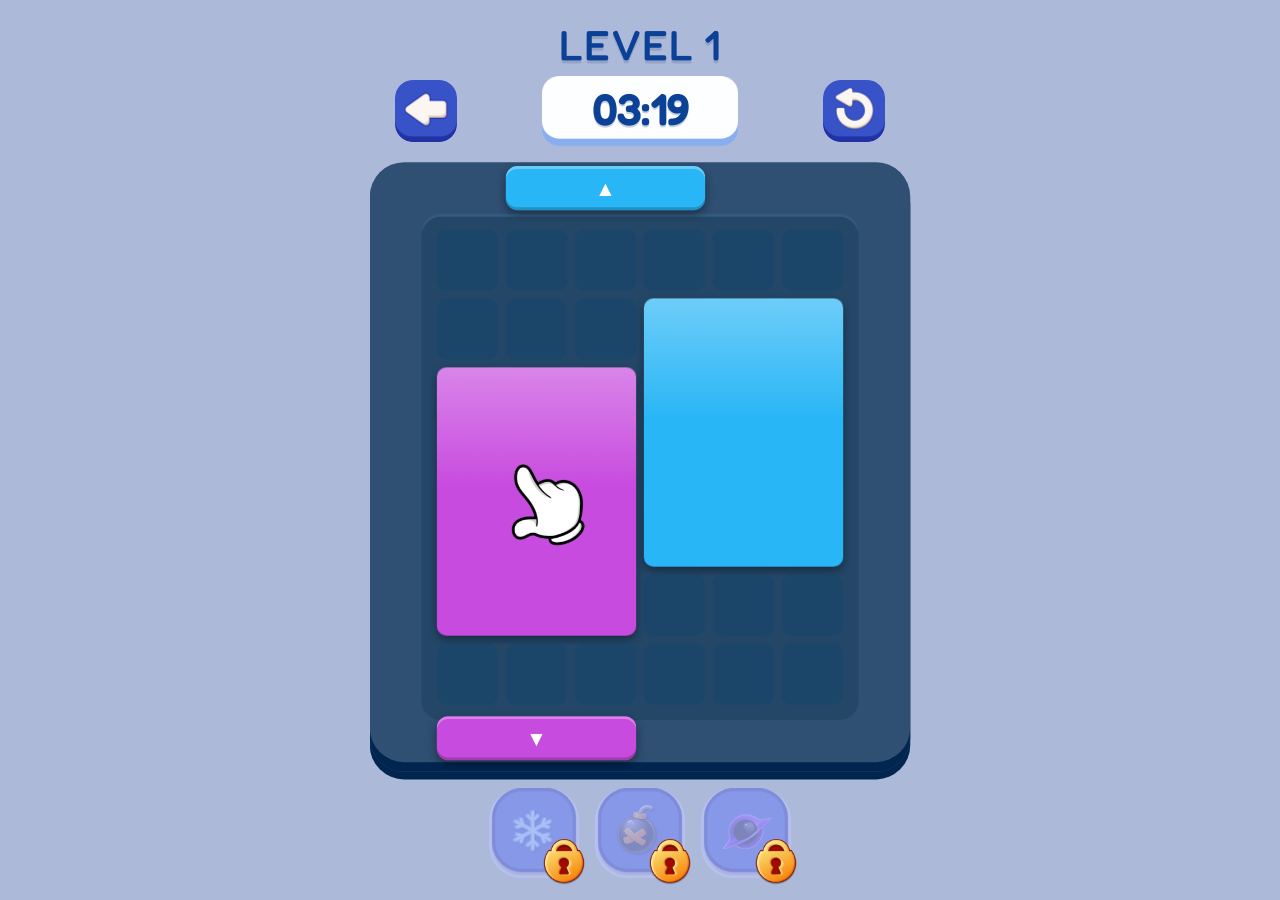
==== index.html @ 94778ddb "implemented new ui" ====
<!DOCTYPE html>
<html lang="ru">
<head>
  <meta charset="UTF-8">
  <meta name="viewport" content="width=device-width, initial-scale=1.0, maximum-scale=1.0, user-scalable=no, viewport-fit=cover">
  <style>
    html, body {
      margin: 0;
      width: 100%;
      height: 100%;
      overflow: hidden;
      background: #b9c8e5;
    }
  </style>
  <title>Puzzle</title>
  <link rel="stylesheet" href="css/game.css">
</head>
<body>
  <div id="hud-top">
    <div id="level-badge" aria-live="polite">
      <span class="badge-caption">LEVEL</span>
      <span class="badge-value" id="level-value">1</span>
    </div>
    <div id="hud-main">
      <button class="icon-btn" id="back-btn" aria-label="Back">&#x2190;&#xFE0E;</button>
      <div id="time-panel" aria-live="polite">
        <div id="time-caption">TIME</div>
        <div id="time-value">03:30</div>
      </div>
      <button class="icon-btn icon-btn-restart" id="restart-btn" aria-label="Restart">&#x21BB;&#xFE0E;</button>
    </div>
  </div>

  <div id="frame">
    <div id="scene">
      <div id="board"></div>
    </div>
  </div>

  <!-- Soft currency panel -->
  <div id="soft-currency">
    <img src="coin.png" class="sc-coin" alt="">
    <div class="sc-panel">
      <span id="sc-value">50</span>
    </div>
  </div>

  <div id="hearts">
    <img src="heart.png" class="heart-heart" alt="">
    <div class="heart-panel">
      <span id="heart-value">50</span>
    </div>
  </div>

  <!-- Debug level nav (moved to bottom-left) -->
  <div id="level-nav" aria-label="Level debug switcher">
    <button class="nav-btn" id="prev-btn">&#x25C0;&#xFE0E;</button>
    <span id="level-label">Lvl 1</span>
    <button class="nav-btn" id="next-btn">&#x25B6;&#xFE0E;</button>
    <button class="nav-btn" id="editor-btn" title="Level Builder">✎</button>
  </div>

  <div id="boosters-bar" aria-label="Boosters">
    <button class="booster-btn booster-hud-btn" id="booster-freeze" aria-label="Booster locked level 8">
      <span class="booster-icon"></span>
      <span class="booster-lvl">Lv.8</span>
      <span class="booster-lock" aria-hidden="true"></span>
    </button>
    <button class="booster-btn booster-hud-btn" id="booster-dynamite" aria-label="Booster locked level 13">
      <span class="booster-icon"></span>
      <span class="booster-lvl">Lv.13</span>
      <span class="booster-lock" aria-hidden="true"></span>
    </button>
    <button class="booster-btn booster-hud-btn" id="booster-blackhole" aria-label="Booster locked level 18">
      <span class="booster-icon"></span>
      <span class="booster-lvl">Lv.18</span>
      <span class="booster-lock" aria-hidden="true"></span>
    </button>
  </div>

  <!-- Fade overlay -->
  <div id="fade-overlay"></div>
  <img id="tutorial-hand" src="tutor_hand.png" alt="" />
  <div id="start-overlay" style="display:none;">
    <div id="start-card">
      <h2 id="start-title">Booster Unlocked!</h2>
      <div id="unlock-figure-wrap">
        <div id="unlock-burst"></div>
        <canvas id="unlock-canvas"></canvas>
        <div id="unlock-fig-arrow">&#x2195;&#xFE0E;</div>
      </div>
      <p id="start-subtitle">You have unlocked the <b>Arrow Block!</b></p>
      <p id="start-desc">Moves only in the given direction!</p>
      <button class="nav-btn" id="start-btn">CONTINUE</button>
    </div>
  </div>
  <div id="out-time-overlay" style="display:none;" aria-hidden="true">
    <div id="out-time-modal">
      <div class="out-time-title">Out of Time!</div>
      <div class="out-time-placeholder">тут будет отправка на гейм овер скрин</div>
      <button id="out-time-reward" class="out-time-cta">+60 сек(рв)</button>
      <button id="out-time-soft" class="out-time-cta"></button>
      <button id="out-time-restart" class="out-time-cta">Restart</button>
    </div>
  </div>
  <div id="booster-reward-overlay" style="display:none;" aria-hidden="true">
    <div id="booster-reward-modal">
      <div class="booster-reward-title">Need more booster!</div>
      <button id="booster-reward-close" class="booster-reward-close" aria-label="Close">×</button>
      <div class="booster-reward-card">
        <div id="booster-reward-icon" class="booster-reward-icon">❄️</div>
        <div class="booster-reward-count">1x</div>
      </div>
      <button id="booster-reward-watch" class="booster-reward-watch">Refill <span class="booster-reward-watch-icon">▸</span></button>
    </div>
  </div>
  <div id="quit-overlay" style="display:none;" aria-hidden="true">
    <div id="quit-modal">
      <div class="quit-title">QUIT LEVEL?</div>
      <div class="quit-panel">
        <img src="heart_broken.png" class="" width="60%" height="auto">
        <div class="quit-warning">You will lose a life!</div>
      </div>
        <button id="quit-quit" class="quit-quit">QUIT</button>
      <button id="quit-close" class="quit-close"><img src="btn_close.png" width="56px" height="56px"/></button>
    </div>
  </div>

  <!-- Booster tutorial overlay -->
  <div id="booster-tutorial" style="display:none;" aria-hidden="true">
    <div id="booster-spotlight"></div>
    <button id="booster-tutorial-btn" class="booster-btn booster-hud-btn">
      <span class="booster-icon">🔒</span>
      <span class="booster-lvl">Lv.8</span>
      <span class="booster-lock" aria-hidden="true"></span>
    </button>
  </div>

  <!-- Dynamite booster tutorial overlay -->
  <div id="dynamite-tutorial" style="display:none;" aria-hidden="true">
    <div id="dynamite-spotlight"></div>
    <button id="dynamite-tutorial-btn" class="booster-btn booster-hud-btn">
      <span class="booster-icon">🔒</span>
      <span class="booster-lvl">Lv.13</span>
      <span class="booster-lock" aria-hidden="true"></span>
    </button>
  </div>

  <!-- Black Hole booster tutorial overlay -->
  <div id="blackhole-tutorial" style="display:none;" aria-hidden="true">
    <div id="blackhole-spotlight"></div>
    <button id="blackhole-tutorial-btn" class="booster-btn booster-hud-btn">
      <span class="booster-icon">🔒</span>
      <span class="booster-lvl">Lv.18</span>
      <span class="booster-lock" aria-hidden="true"></span>
    </button>
  </div>

  <script src="js/constants.js"></script>
  <script src="levels/level1.js"></script>
  <script src="levels/level2.js"></script>
  <script src="levels/level3.js"></script>
  <script src="levels/level4.js"></script>
  <script src="levels/level5.js"></script>
  <script src="levels/level6.js"></script>
  <script src="levels/level7.js"></script>
  <script src="levels/level8.js"></script>
  <script src="levels/level9.js"></script>
  <script src="levels/level10.js"></script>
  <script src="levels/level11.js"></script>
  <script src="levels/level12.js"></script>
  <script src="levels/level13.js"></script>
  <script src="levels/level14.js"></script>
  <script src="levels/level15.js"></script>
  <script src="levels/level16.js"></script>
  <script src="levels/level17.js"></script>
  <script src="levels/level18.js"></script>
  <script src="levels/level19.js"></script>
  <script src="levels/level20.js"></script>
  <script src="levels/level21.js"></script>
  <script src="levels/level22.js"></script>
  <script src="levels/level23.js"></script>
  <script src="levels/level24.js"></script>
  <script src="levels/level25.js"></script>
  <script src="levels/level26.js"></script>
  <script src="levels/level27.js"></script>
  <script src="levels/level28.js"></script>
  <script src="levels/level29.js"></script>
  <script src="levels/level30.js"></script>
  <script src="levels/level31.js"></script>
  <script src="levels/level32.js"></script>
  <script src="js/sounds.js"></script>
  <script src="js/engine.js"></script>
  <script src="js/main.js"></script>
</body>
</html>
---- css/game.css ----
* { margin: 0; padding: 0; box-sizing: border-box; }

@font-face {
  font-family: Fedoka;
  src: url(../Fredoka-Medium.ttf);
}

html {
  width: 100%;
  height: 100%;
  min-height: 100%;
  background-color: #b9c8e5;
}

body {
  overflow: hidden;
  width: 100%;
  height: 100%;
  min-height: 100vh;
  min-height: 100dvh;
  background-color: #b9c8e5;
  background-image: url("data:image/svg+xml,%3Csvg xmlns='http://www.w3.org/2000/svg' width='120' height='120'%3E%3Cpolygon points='18,6 10,20 26,20' fill='rgba(255,255,255,0.2)' transform='rotate(20,18,13)'/%3E%3Cpolygon points='72,18 64,32 80,32' fill='rgba(255,255,255,0.15)' transform='rotate(-25,72,25)'/%3E%3Cpolygon points='100,8 92,22 108,22' fill='rgba(255,255,255,0.12)' transform='rotate(50,100,15)'/%3E%3Cpolygon points='38,50 30,64 46,64' fill='rgba(255,255,255,0.18)' transform='rotate(-10,38,57)'/%3E%3Cpolygon points='88,55 80,69 96,69' fill='rgba(255,255,255,0.16)' transform='rotate(35,88,62)'/%3E%3Cpolygon points='10,82 2,96 18,96' fill='rgba(255,255,255,0.2)' transform='rotate(-40,10,89)'/%3E%3Cpolygon points='55,88 47,102 63,102' fill='rgba(255,255,255,0.14)' transform='rotate(15,55,95)'/%3E%3Cpolygon points='100,80 92,94 108,94' fill='rgba(255,255,255,0.18)' transform='rotate(-15,100,87)'/%3E%3C/svg%3E");
  background-size: 120px 120px;
  font-family: 'Arial Black', Impact, sans-serif;
}

@supports (-webkit-touch-callout: none) {
  html,
  body {
    min-height: -webkit-fill-available;
  }
}

/* ── top HUD ──────────────────────────────────────────────────────────── */
#hud-top {
  position: fixed;
  top: calc(max(12px, env(safe-area-inset-top)) + 20px);
  left: 0;
  right: 0;
  z-index: 10000;
  display: flex;
  align-items: center;
  justify-content: center;
  padding: 0 10px;
}
#hud-main {
  width: min(460px, calc(100vw - 40px));
  min-height: clamp(70px, 10.8vw, 88px);
  border-radius: clamp(26px, 4.8vw, 38px);
  border: 3px solid #6b79c6;
  background:
    radial-gradient(circle at 22% 28%, rgba(255,255,255,0.42) 0, rgba(255,255,255,0) 36%),
    linear-gradient(180deg, #54deff 0%, #2ec4fb 50%, #129fe9 100%);
  box-shadow:
    inset 0 3px 0 rgba(255,255,255,0.56),
    inset 0 -4px 0 rgba(12,76,146,0.46),
    0 10px 20px rgba(36,54,95,0.33);
  padding: 8px clamp(10px, 2vw, 14px) 8px clamp(92px, 16vw, 118px);
  display: flex;
  align-items: center;
  justify-content: flex-end;
  position: relative;
  overflow: visible;
}
#level-badge {
  position: absolute;
  left: clamp(-22px, -4vw, -14px);
  top: 50%;
  transform: translateY(-50%);
  width: clamp(98px, 17vw, 128px);
  height: clamp(98px, 17vw, 128px);
  border-radius: 50%;
  border: 4px solid #5e6ac0;
  background:
    radial-gradient(circle at 30% 28%, rgba(255,255,255,0.5) 0, rgba(255,255,255,0) 46%),
    linear-gradient(180deg, #54deff 0%, #199ef0 100%);
  box-shadow:
    inset 0 2px 0 rgba(255,255,255,0.5),
    inset 0 -4px 0 rgba(12,73,139,0.4),
    0 8px 16px rgba(34,56,94,0.32);
  color: #fff;
  display: flex;
  flex-direction: column;
  align-items: center;
  justify-content: center;
  text-shadow: 0 2px 4px rgba(0,0,0,0.35);
}
.badge-caption {
  font-size: clamp(14px, 2.2vw, 20px);
  line-height: 1;
  letter-spacing: 0.2px;
}
.badge-value {
  font-size: clamp(44px, 7.8vw, 64px);
  line-height: 0.88;
}
#time-panel {
  position: absolute;
  left: 50%;
  top: 50%;
  transform: translate(-50%, -50%);
  display: flex;
  flex-direction: column;
  align-items: center;
  gap: 2px;
  color: #fff;
  text-shadow: 0 2px 4px rgba(0,0,0,0.35);
}
#time-caption {
  font-size: clamp(15px, 2.6vw, 24px);
  font-weight: 900;
  line-height: 1;
  letter-spacing: 0.3px;
}
#time-caption::before {
  content: "⏱ ";
  font-size: 0.85em;
}
#time-value {
  font-size: clamp(22px, 4.2vw, 34px);
  line-height: 1;
  min-width: clamp(102px, 18vw, 142px);
  text-align: center;
  padding: 4px 12px 6px;
  border-radius: 14px;
  border: 2px solid rgba(126, 148, 216, 0.95);
  background: linear-gradient(180deg, #5363d8 0%, #3549c4 100%);
  box-shadow:
    inset 0 2px 0 rgba(255,255,255,0.36),
    inset 0 -3px 0 rgba(26, 36, 102, 0.46);
}
.icon-btn {
  width: clamp(46px, 8vw, 58px);
  height: clamp(46px, 8vw, 58px);
  border: 3px solid rgba(95, 99, 160, 0.95);
  border-radius: 50%;
  background: linear-gradient(180deg, #5fd6ff 0%, #15a7ee 100%);
  color: #fff;
  font-size: clamp(24px, 4.6vw, 34px);
  line-height: 1;
  font-variant-emoji: text;
  cursor: pointer;
  box-shadow:
    inset 0 2px 0 rgba(255,255,255,0.45),
    inset 0 -3px 0 rgba(9,72,138,0.42),
    0 5px 12px rgba(34,56,94,0.34);
}
.icon-btn-restart {
  border-radius: 18px;
  width: clamp(50px, 8.2vw, 64px);
  height: clamp(50px, 8.2vw, 64px);
  font-size: clamp(28px, 4.6vw, 38px);
  border-color: #b88c1e;
  background:
    radial-gradient(circle at 30% 26%, rgba(255,255,255,0.42) 0, rgba(255,255,255,0) 45%),
    linear-gradient(180deg, #ffd95f 0%, #ffb425 100%);
  box-shadow:
    inset 0 2px 0 rgba(255,255,255,0.5),
    inset 0 -3px 0 rgba(179,121,18,0.45),
    0 5px 12px rgba(128,91,18,0.35);
}
.icon-btn:active { transform: scale(0.95); }
#back-btn {
  position: fixed;
  left: clamp(8px, 2vw, 16px);
  top: calc(max(10px, env(safe-area-inset-top)) + 20px + clamp(68px, 10vw, 84px));
}

/* ── рамка вокруг доски ───────────────────────────────────────────────── */
#frame {
  position: fixed;
  top: 55%;
  left: 50vw;
  transform: translate(-50%, -50%);
  background: #3a4858;
  border-radius: 28px;
  box-shadow: 0 8px 32px rgba(0,0,0,0.5);
}

/* ── доска ────────────────────────────────────────────────────────────── */
#scene { position: relative; }

#board {
  display: grid;
  grid-template-columns: repeat(6, 64px);
  grid-template-rows:    repeat(7, 64px);
  gap: 8px;
  padding: 16px;
  background: #3d4d60;
  border-radius: 18px;
  box-shadow: inset 0 3px 10px rgba(0,0,0,0.5);
}

.board-cell {
  background: #2e3d4e;
  border-radius: 8px;
  box-shadow: inset 0 2px 4px rgba(0,0,0,0.4);
}

/* ── стенки ───────────────────────────────────────────────────────────── */
.wall {
  position: absolute;
  display: flex;
  align-items: center;
  justify-content: center;
  border-radius: 12px;
  color: white;
  font-size: 22px;
  z-index: 30;
  box-shadow: 0 4px 10px rgba(0,0,0,0.4),
              inset 0 3px 0 rgba(255,255,255,0.3),
              inset 0 -3px 0 rgba(0,0,0,0.2);
  pointer-events: none;
  user-select: none;
  font-variant-emoji: text;
}

.wall.green  { background: #4caf50; }
.wall.cyan   { background: #29b6f6; }
.wall.purple { background: #c84bdf; }
.wall.orange { background: #ff9800; }
.wall.blue   { background: #1e88e5; }
.wall.yellow { background: #ffc107; }
.wall.red    { background: #f44336; }
.wall.pink   { background: #ff5fa2; }
.wall { transition: transform 0.12s, filter 0.12s, box-shadow 0.12s; }

@keyframes shake {
  0%,100% { transform: translateX(0); }
  20%     { transform: translateX(-7px); }
  40%     { transform: translateX(7px); }
  65%     { transform: translateX(-4px); }
  85%     { transform: translateX(4px); }
}
.figure.shake { animation: shake 0.35s ease; }

@keyframes screen-shake {
  0%,100% { transform: translate(0, 0) rotate(0deg); }
  15%     { transform: translate(-6px, -4px) rotate(-0.6deg); }
  30%     { transform: translate(6px, 3px) rotate(0.6deg); }
  45%     { transform: translate(-5px, 5px) rotate(-0.4deg); }
  60%     { transform: translate(5px, -3px) rotate(0.4deg); }
  75%     { transform: translate(-3px, 2px) rotate(-0.2deg); }
  90%     { transform: translate(3px, -2px) rotate(0.2deg); }
}
body.explosion-shake { animation: screen-shake 0.38s ease; }

@keyframes jelly {
  0%   { transform: scale(1,    1   ); }
  18%  { transform: scale(1.13, 0.87); }
  38%  { transform: scale(0.9,  1.11); }
  56%  { transform: scale(1.07, 0.94); }
  72%  { transform: scale(0.97, 1.03); }
  86%  { transform: scale(1.02, 0.99); }
  100% { transform: scale(1,    1   ); }
}
.figure.jelly {
  animation: jelly 0.48s cubic-bezier(.36,.07,.19,.97);
  transform-origin: center bottom;
}

/* ── фигуры ───────────────────────────────────────────────────────────── */
.figure {
  position: absolute;
  cursor: grab;
  z-index: 10;
  user-select: none;
  touch-action: none;
  transition: transform 0.12s ease-out, filter 0.12s ease-out;
}
.figure.dragging {
  cursor: grabbing;
  z-index: 20;
  transform: scale(1.07) translateY(-6px);
  transition: left 0.07s ease-out, top 0.07s ease-out,
              transform 0.12s ease-out, filter 0.12s ease-out;
}
.figure.returning {
  transition: left 0.2s cubic-bezier(.25,.8,.25,1),
              top  0.2s cubic-bezier(.25,.8,.25,1),
              transform 0.12s ease-out, filter 0.12s ease-out;
}
@keyframes outlineBreak {
  0% { transform: scale(1.04); }
  45% { transform: scale(1.14); }
  100% { transform: scale(1); }
}
.figure.outline-break {
  animation: outlineBreak 0.3s ease-out;
}
.figure canvas {
  position: absolute;
  top: 0; left: 0;
  pointer-events: none;
}

/* ── внутренние серые блоки (неперетаскиваемые) ─────────────────────── */
.blocker {
  position: absolute;
  z-index: 7;
  pointer-events: none;
  user-select: none;
}
.blocker canvas {
  position: absolute;
  top: 0;
  left: 0;
  pointer-events: none;
  filter: saturate(0.2) brightness(0.9);
}
.figure-arrow {
  position: absolute;
  inset: 0;
  display: flex;
  align-items: center;
  justify-content: center;
  color: rgba(255,255,255,0.9);
  font-family: 'Arial Black', Impact, sans-serif;
  font-size: 52px;
  line-height: 1;
  font-variant-emoji: text;
  text-shadow: 0 2px 8px rgba(0,0,0,0.35);
  pointer-events: none;
  z-index: 1;
}

/* ── призрак на сетке ────────────────────────────────────────────────── */
#ghost {
  position: absolute;
  z-index: 5;
  pointer-events: none;
  transition: left 0.05s ease-out, top 0.05s ease-out;
}
#ghost canvas {
  position: absolute;
  top: 0; left: 0;
}

/* ── fade overlay ────────────────────────────────────────────────────── */
#fade-overlay {
  position: fixed;
  inset: 0;
  background: #000;
  z-index: 99999;
  pointer-events: none;
  opacity: 0;
  transition: opacity 0.35s ease;
}
#tutorial-hand {
  position: fixed;
  left: 0;
  top: 0;
  width: 84px;
  height: auto;
  pointer-events: none;
  z-index: 9000;
  opacity: 0;
  display: none;
  transform: translate(0, 0);
  transition: opacity 0.22s ease;
}
#start-overlay {
  position: fixed;
  inset: 0;
  display: none;
  align-items: center;
  justify-content: center;
  background: rgba(0,0,0,0.86);
  z-index: 99998;
  opacity: 0;
  transition: opacity 0.3s ease;
}
#start-card {
  width: min(92vw, 430px);
  text-align: center;
  color: #fff;
  font-family: 'Arial Black', Impact, sans-serif;
  position: relative;
  padding: 24px 18px 28px;
}
#start-title {
  margin: 0 0 14px 0;
  font-size: clamp(34px, 7.5vw, 50px);
  line-height: 0.95;
  letter-spacing: 1px;
  color: #f6f7ff;
  text-shadow:
    0 0 0 #1f2fd9,
    0 4px 0 #2434e7,
    0 0 12px rgba(80,94,255,0.75);
}
#unlock-figure-wrap {
  position: relative;
  display: inline-flex;
  align-items: center;
  justify-content: center;
  margin: 0 auto 14px;
}
#unlock-burst {
  position: absolute;
  left: 50%;
  top: 50%;
  transform: translate(-50%, -50%);
  width: 260px;
  height: 260px;
  border-radius: 50%;
  background:
    radial-gradient(circle, rgba(255,255,255,0.58) 0%, rgba(255,255,255,0.18) 28%, rgba(255,255,255,0) 66%),
    conic-gradient(from 0deg, rgba(255,255,255,0.42), rgba(255,255,255,0.02), rgba(255,255,255,0.36), rgba(255,255,255,0.02), rgba(255,255,255,0.42));
  filter: blur(1px);
  z-index: 0;
  pointer-events: none;
}
#unlock-canvas {
  position: relative;
  z-index: 1;
  display: block;
}
#unlock-fig-arrow {
  position: absolute;
  inset: 0;
  z-index: 2;
  display: flex;
  align-items: center;
  justify-content: center;
  font-size: 56px;
  font-variant-emoji: text;
  color: rgba(255,255,255,0.9);
  text-shadow: 0 2px 8px rgba(0,0,0,0.35);
  pointer-events: none;
}
#start-subtitle {
  margin: 0 0 6px 0;
  font-size: clamp(16px, 3.4vw, 22px);
  line-height: 1.08;
}
#start-subtitle b {
  color: #2de03e;
}
#start-desc {
  margin: 0 0 16px 0;
  font-size: clamp(13px, 2.8vw, 17px);
  color: #b6aefb;
  text-shadow: 0 2px 7px rgba(123,112,255,0.55);
}
#start-overlay #start-btn {
  border: 3px solid #c28f0d;
  background: linear-gradient(180deg, #8bf913 0%, #47c80b 100%);
  color: #fff;
  box-shadow:
    inset 0 3px 0 rgba(255,255,255,0.24),
    0 5px 0 #2a8308,
    0 9px 16px rgba(0,0,0,0.45);
  font-size: clamp(20px, 4.5vw, 30px);
  padding: 8px 28px;
  border-radius: 16px;
  letter-spacing: 1px;
}
#start-overlay #start-btn:hover {
  background: linear-gradient(180deg, #97ff1f 0%, #54d711 100%);
}
#start-overlay #start-btn:active {
  transform: translateY(3px) scale(0.98);
  box-shadow:
    inset 0 3px 0 rgba(255,255,255,0.22),
    0 2px 0 #2a8308,
    0 6px 10px rgba(0,0,0,0.38);
}

#quit-overlay {
  position: fixed;
  inset: 0;
  display: none;
  flex-direction: column;
  align-items: center;
  justify-content: center;
  gap: 12px;
  padding: max(14px, env(safe-area-inset-top)) 12px max(12px, env(safe-area-inset-bottom));
  background: rgba(15, 20, 39, 0.76);
  z-index: 99997;
  opacity: 0;
  transition: opacity 0.22s ease;
}

#quit-modal {
  width: min(86vw, 350px);
  border-radius:20px;
  background:radial-gradient(#6b5cff,#5a43c6);
  color:white;
  text-align:center;
  box-shadow:0 10px 25px rgba(0,0,0,0.3);
  padding-bottom: 20px;
  border-color: #362b2b;
  border-width: 2px;
  border-style: solid;
  position: relative;
}

.quit-close {
  display: block;
  background-color: transparent;
  position: absolute;
  border: none;
  top: -24px;
  right: -24px;
}

.quit-title {
  padding:16px;
  font-size:32px;
  font-weight:bold;
  letter-spacing:1px;
  font-family: Fedoka;
  text-shadow: 2px 2px 0px #362b2b;
}

.quit-quit {
  background:linear-gradient(180deg,#ffc64d,#f0a71e);
  border:none;
  padding:14px 30px;
  border-radius:14px;
  font-weight:bold;
  font-size:24px;
  cursor:pointer;
  color:#fff;
  font-family: Fedoka;
  border-color: #362b2b;
  border-width: 2px;
  border-style: solid;
  text-shadow: 2px 2px 0px #362b2b;
}

.quit-warning {
  font-family: Fedoka;
  font-size:24px;
  margin-bottom: 20px;
  font-weight: bold;
  color:rgba(15, 20, 39, 0.76);
}

.quit-panel {
  padding: 20px;
  background-color: #9e97d6;
  border-radius: 24px;
  display: block;
  width: 80%;
  margin: auto;
  margin-bottom: 20px;
}

/* ── out of time overlay ─────────────────────────────────────────────── */
#out-time-overlay {
  position: fixed;
  inset: 0;
  display: none;
  flex-direction: column;
  align-items: center;
  justify-content: center;
  gap: 12px;
  padding: max(14px, env(safe-area-inset-top)) 12px max(12px, env(safe-area-inset-bottom));
  background: rgba(15, 20, 39, 0.76);
  z-index: 99997;
  opacity: 0;
  transition: opacity 0.22s ease;
}
#booster-reward-overlay {
  position: fixed;
  inset: 0;
  display: none;
  flex-direction: column;
  align-items: center;
  justify-content: center;
  gap: 12px;
  padding: max(14px, env(safe-area-inset-top)) 12px max(12px, env(safe-area-inset-bottom));
  background: rgba(15, 20, 39, 0.76);
  z-index: 99997;
  opacity: 0;
  transition: opacity 0.22s ease;
}
#out-time-overlay.preview-board {
  background: rgba(15, 20, 39, 0.2);
}
#out-time-overlay.preview-board #out-time-modal,
#out-time-overlay.preview-board #fail-offer {
  opacity: 0;
  transform: translateY(6px) scale(0.96);
}
#out-time-modal,
#fail-offer {
  transition: opacity 0.16s ease, transform 0.16s ease;
}
#out-time-modal {
  width: min(86vw, 350px);
  border-radius: 28px;
  border: 4px solid #a7c1ff;
  background: linear-gradient(180deg, #28c9ff 0%, #1fb9f2 100%);
  box-shadow:
    inset 0 3px 0 rgba(255,255,255,0.5),
    inset 0 -4px 0 rgba(13,95,166,0.45),
    0 18px 30px rgba(0,0,0,0.46);
  padding: 14px 12px 14px;
  position: relative;
}
#booster-reward-modal {
  width: min(88vw, 360px);
  border-radius: 34px;
  border: 4px solid #3d2f46;
  background: linear-gradient(180deg, #7ba6ff 0%, #5c8eea 100%);
  box-shadow:
    inset 0 3px 0 rgba(255,255,255,0.55),
    inset 0 -5px 0 rgba(44,74,156,0.55),
    0 18px 32px rgba(0,0,0,0.42);
  padding: 18px 16px 20px;
  position: relative;
}
.booster-reward-title {
  margin: 2px auto 14px;
  text-align: center;
  color: #f5f5f5;
  font-family: Fedoka, 'Arial Black', Impact, sans-serif;
  font-size: clamp(24px, 5.6vw, 37px);
  line-height: 0.98;
  letter-spacing: 0.02em;
  text-transform: uppercase;
  -webkit-text-stroke: 0;
  text-shadow: none;
  -webkit-font-smoothing: antialiased;
  -moz-osx-font-smoothing: grayscale;
}
.booster-reward-close {
  position: absolute;
  right: -14px;
  top: -14px;
  width: 64px;
  height: 64px;
  border-radius: 50%;
  border: 3px solid #5f2c2c;
  background: linear-gradient(180deg, #ff6c46 0%, #f24f2f 100%);
  color: #fff;
  font-family: 'Arial Black', Impact, sans-serif;
  font-size: 42px;
  line-height: 1;
  padding: 0 0 6px;
  cursor: pointer;
  box-shadow:
    inset 0 2px 0 rgba(255,255,255,0.45),
    inset 0 -3px 0 rgba(129,35,25,0.45),
    0 6px 12px rgba(0,0,0,0.32);
}
.booster-reward-card {
  border-radius: 40px;
  border: 2px solid rgba(73, 107, 177, 0.42);
  background: linear-gradient(180deg, #b9cff8 0%, #a8c3f3 100%);
  text-align: center;
  padding: 22px 10px 20px;
}
.booster-reward-icon {
  font-size: clamp(106px, 24vw, 160px);
  line-height: 1;
  text-align: center;
  filter: drop-shadow(0 4px 0 rgba(41, 63, 106, 0.4));
}
.booster-reward-count {
  margin-top: 12px;
  color: #f8f8f8;
  font-family: Fedoka, 'Arial Black', Impact, sans-serif;
  font-size: clamp(46px, 11vw, 70px);
  line-height: 0.95;
  letter-spacing: 0.01em;
  -webkit-text-stroke: 0;
  text-shadow: none;
  -webkit-font-smoothing: antialiased;
  -moz-osx-font-smoothing: grayscale;
}
.booster-reward-watch {
  width: min(68vw, 232px);
  margin: 18px auto 0;
  border-radius: 28px;
  border: 3px solid #5f317d;
  background: linear-gradient(180deg, #bb6bff 0%, #8f4bdd 100%);
  color: #fff;
  font-family: Fedoka, 'Arial Black', Impact, sans-serif;
  text-shadow: none;
  -webkit-text-stroke: 0;
  font-size: clamp(26px, 6vw, 41px);
  line-height: 1;
  padding: 13px 10px 14px;
  display: flex;
  align-items: center;
  justify-content: center;
  gap: 10px;
  cursor: pointer;
  -webkit-font-smoothing: antialiased;
  -moz-osx-font-smoothing: grayscale;
  box-shadow:
    inset 0 2px 0 rgba(255,255,255,0.45),
    inset 0 -4px 0 rgba(97,43,154,0.58),
    0 8px 14px rgba(0,0,0,0.34);
}
.booster-reward-watch-icon {
  display: inline-block;
  width: 34px;
  height: 28px;
  border-radius: 7px;
  border: 2px solid #6c4b9f;
  background: linear-gradient(180deg, #ffffff 0%, #ededed 100%);
  color: #6d4ea3;
  font-size: 23px;
  line-height: 22px;
  text-shadow: none;
  text-align: center;
}
.out-time-title {
  width: min(70vw, 250px);
  margin: -34px auto 12px;
  border-radius: 22px;
  border: 3px solid #92b2ff;
  background: linear-gradient(180deg, #48dbff 0%, #24bdf2 100%);
  text-align: center;
  color: #ffffff;
  text-shadow: 0 2px 4px rgba(0,0,0,0.35);
  font-size: clamp(24px, 6.2vw, 42px);
  padding: 8px 10px 10px;
  box-shadow:
    inset 0 2px 0 rgba(255,255,255,0.48),
    inset 0 -3px 0 rgba(20,105,178,0.45),
    0 8px 14px rgba(0,0,0,0.27);
}
.out-time-close {
  position: absolute;
  right: -10px;
  top: -10px;
  width: 44px;
  height: 44px;
  border-radius: 50%;
  border: 3px solid #f5a5b8;
  background: linear-gradient(180deg, #ff5f8d 0%, #e42f60 100%);
  color: #fff;
  font-size: 22px;
  cursor: pointer;
  box-shadow:
    inset 0 2px 0 rgba(255,255,255,0.42),
    inset 0 -3px 0 rgba(132,15,47,0.45),
    0 6px 10px rgba(0,0,0,0.3);
}
.out-time-card {
  border-radius: 20px;
  border: 3px solid #5087da;
  background: linear-gradient(180deg, #335fb2 0%, #3354a2 100%);
  box-shadow:
    inset 0 2px 0 rgba(255,255,255,0.24),
    inset 0 -2px 0 rgba(25,46,95,0.44);
  color: #fff;
  text-align: center;
  padding: 10px 8px 12px;
}
.out-time-clock {
  font-size: 58px;
  line-height: 1;
}
.out-time-plus {
  font-size: clamp(44px, 10vw, 74px);
  line-height: 0.95;
  text-shadow: 0 2px 4px rgba(0,0,0,0.36);
}
.out-time-note {
  margin-top: 4px;
  font-size: clamp(20px, 4.2vw, 28px);
  text-shadow: 0 2px 4px rgba(0,0,0,0.4);
}
.out-time-placeholder {
  color: rgba(255,255,255,0.75);
  font-size: clamp(13px, 3.4vw, 18px);
  text-align: center;
  margin: 8px 0 4px;
  font-style: italic;
}
.out-time-cta {
  width: min(66vw, 210px);
  margin: 12px auto 0;
  border-radius: 14px;
  border: 3px solid #8ec118;
  background: linear-gradient(180deg, #6bff21 0%, #31c80f 100%);
  color: #fff;
  text-shadow: 0 2px 4px rgba(0,0,0,0.35);
  font-size: clamp(26px, 5.6vw, 38px);
  line-height: 1;
  padding: 9px 8px 8px;
  display: block;
  cursor: pointer;
  box-shadow:
    inset 0 2px 0 rgba(255,255,255,0.46),
    inset 0 -3px 0 rgba(25,101,12,0.45),
    0 6px 12px rgba(0,0,0,0.3);
}
.out-time-price {
  font-size: clamp(24px, 5vw, 33px);
  color: #ff2c2c;
}
#fail-offer {
  width: min(86vw, 350px);
  border-radius: 18px;
  border: 3px solid #a79dff;
  background: linear-gradient(180deg, #a089ff 0%, #7b5eea 100%);
  box-shadow:
    inset 0 2px 0 rgba(255,255,255,0.35),
    inset 0 -3px 0 rgba(64,45,143,0.45),
    0 10px 20px rgba(0,0,0,0.35);
  padding: 10px 8px 8px;
  position: relative;
  margin-top: -2px;
}
.fail-badge {
  position: absolute;
  left: -8px;
  top: -14px;
  padding: 6px 8px;
  border-radius: 15px;
  border: 3px solid #ffd35b;
  background: #ff2c50;
  color: #fff;
  font-size: 20px;
  line-height: 0.9;
  text-align: center;
}
.fail-top {
  display: grid;
  grid-template-columns: 1fr 1.15fr;
  gap: 8px;
  margin-bottom: 8px;
}
.fail-coins,
.fail-items {
  border-radius: 14px;
  border: 2px solid rgba(165,184,255,0.88);
  background: rgba(88,68,184,0.56);
  color: #fff;
  text-align: center;
  text-shadow: 0 2px 4px rgba(0,0,0,0.32);
  font-size: clamp(20px, 4.4vw, 28px);
  padding: 8px 6px;
}
.fail-coins {
  display: flex;
  flex-direction: column;
  gap: 2px;
  justify-content: center;
}
.coin-stack {
  font-size: clamp(22px, 4.6vw, 30px);
  letter-spacing: -2px;
}
.coin-count {
  font-size: clamp(26px, 5vw, 34px);
}
.fail-items {
  display: flex;
  align-items: center;
  justify-content: center;
  gap: 6px;
}
.fail-item {
  min-width: 54px;
  border-radius: 10px;
  background: rgba(132, 115, 235, 0.5);
  padding: 6px 4px;
  font-size: clamp(17px, 3.6vw, 24px);
  line-height: 1;
}
.fail-item i {
  font-style: normal;
  display: block;
  font-size: clamp(20px, 3.8vw, 26px);
  margin-bottom: 3px;
}
.fail-bottom {
  display: grid;
  grid-template-columns: 1fr auto;
  gap: 8px;
  align-items: center;
}
.fail-label {
  color: #fff;
  font-size: clamp(30px, 6vw, 44px);
  text-shadow: 0 2px 4px rgba(0,0,0,0.33);
}
.fail-price {
  color: #fff;
  font-size: clamp(26px, 5vw, 35px);
  padding: 4px 8px 6px;
  border-radius: 10px;
  border: 2px solid #9de765;
  background: linear-gradient(180deg, #69d52b 0%, #3aaa13 100%);
  text-shadow: 0 2px 3px rgba(0,0,0,0.3);
}
.fail-free-btn {
  grid-column: 2;
  border-radius: 10px;
  border: 3px solid #f7b831;
  background: linear-gradient(180deg, #fff5da 0%, #ffe7b6 100%);
  color: #8f3f00;
  font-family: 'Arial Black', Impact, sans-serif;
  font-size: clamp(16px, 3.2vw, 20px);
  line-height: 1.04;
  padding: 7px 8px;
  cursor: pointer;
}
#hold-hint {
  margin-top: 6px;
  color: #fff;
  font-size: clamp(18px, 4.3vw, 30px);
  text-shadow: 0 2px 5px rgba(0,0,0,0.5);
  opacity: 0.96;
  user-select: none;
  letter-spacing: 0.2px;
}

@media (max-width: 420px) {
  #out-time-overlay {
    gap: 10px;
  }
  #out-time-modal,
  #fail-offer,
  #booster-reward-modal {
    width: calc(100vw - 24px);
  }
  .out-time-title {
    width: min(76vw, 236px);
  }
}

/* ── soft currency panel ─────────────────────────────────────────────── */
#soft-currency {
  position: fixed;
  top: calc(max(10px, env(safe-area-inset-top)) + 20px + clamp(74px, 11vw, 90px) + 10px);
  right: clamp(8px, 1.8vw, 14px);
  z-index: 10001;
  display: flex;
  align-items: center;
}
.sc-coin {
  width: clamp(40px, 7vw, 52px);
  height: clamp(40px, 7vw, 52px);
  position: relative;
  z-index: 2;
  margin-right: clamp(-26px, -4.5vw, -20px);
  filter: drop-shadow(0 3px 8px rgba(0,0,0,0.35));
  pointer-events: none;
  flex-shrink: 0;
}
.sc-panel {
  display: flex;
  align-items: center;
  gap: 4px;
  background-image: url('../core_universal_back.png');
  background-size: 100% 100%;
  background-color: #f5f5f5;
  border-radius: 24px;
  padding: 4px 4px 4px clamp(18px, 3.2vw, 24px);
  min-width: clamp(88px, 16vw, 112px);
  box-shadow: 0 3px 10px rgba(0,0,0,0.22);
}
#sc-value {
  font-family: 'Arial Black', Impact, sans-serif;
  font-size: clamp(16px, 3vw, 22px);
  font-weight: 900;
  color: #1a1a2e;
  line-height: 1;
  flex: 1;
  text-align: center;
}
#sc-add-btn {
  width: clamp(30px, 5.5vw, 40px);
  height: clamp(30px, 5.5vw, 40px);
  border: none;
  background: none;
  padding: 0;
  cursor: pointer;
  flex-shrink: 0;
  display: flex;
  align-items: center;
  justify-content: center;
}
#sc-add-btn img {
  width: 100%;
  height: 100%;
  display: block;
}
#sc-add-btn:active { transform: scale(0.92); }

/* ── hearts ─────────────────────────────────────────────── */
#hearts {
  position: fixed;
  top: calc(max(10px, env(safe-area-inset-top)) + 60px + clamp(74px, 11vw, 90px) + 10px);
  right: clamp(8px, 1.8vw, 14px);
  z-index: 10001;
  display: flex;
  align-items: center;
}
.heart-heart {
  width: clamp(40px, 7vw, 52px);
  height: clamp(40px, 7vw, 52px);
  position: relative;
  z-index: 2;
  margin-right: clamp(-26px, -4.5vw, -20px);
  pointer-events: none;
  flex-shrink: 0;
}
.heart-panel {
  display: flex;
  align-items: center;
  gap: 4px;
  background-image: url('../core_universal_back.png');
  background-size: 100% 100%;
  background-color: #f5f5f5;
  border-radius: 24px;
  padding: 4px 4px 4px clamp(18px, 3.2vw, 24px);
  min-width: clamp(88px, 16vw, 112px);
  box-shadow: 0 3px 10px rgba(0,0,0,0.22);
}
#heart-value {
  font-family: 'Arial Black', Impact, sans-serif;
  font-size: clamp(16px, 3vw, 22px);
  font-weight: 900;
  color: #1a1a2e;
  line-height: 1;
  flex: 1;
  text-align: center;
}

/* hidden by request: remove currency/lives panel from the game field */
#soft-currency,
#hearts {
  display: none !important;
}

/* hidden by request: remove debug level switcher from bottom-left */
#level-nav {
  display: none !important;
}

/* ── level nav (debug, bottom-left) ─────────────────────────────────── */
#level-nav {
  position: fixed;
  bottom: max(14px, env(safe-area-inset-bottom));
  left: max(10px, env(safe-area-inset-left));
  display: flex;
  align-items: center;
  gap: 6px;
  z-index: 10001;
  padding: 6px 8px;
  border-radius: 14px;
  background: rgba(31, 44, 76, 0.26);
  border: 1px solid rgba(255,255,255,0.24);
}
#level-label {
  font-size: 14px;
  color: #fff;
  text-shadow: 0 2px 4px rgba(0,0,0,0.38);
  min-width: 64px;
  text-align: center;
}
.nav-btn {
  font-size: 14px;
  font-weight: 900;
  font-variant-emoji: text;
  color: #fff;
  background: rgba(16, 31, 62, 0.45);
  border: none;
  border-radius: 12px;
  padding: 6px 12px;
  cursor: pointer;
  box-shadow: 0 2px 6px rgba(0,0,0,0.22);
  transition: background 0.12s, transform 0.1s;
  user-select: none;
}
.nav-btn:hover  { background: rgba(16, 31, 62, 0.64); }
.nav-btn:active { transform: scale(0.93); }

/* ── boosters ────────────────────────────────────────────────────────── */
#boosters-bar {
  position: fixed;
  left: 50%;
  bottom: max(18px, env(safe-area-inset-bottom));
  transform: translateX(-50%);
  z-index: 10001;
  display: flex;
  align-items: flex-end;
  justify-content: center;
  gap: 12px;
}
.booster-hud-btn {
  width: clamp(62px, 10.5vw, 80px);
  height: clamp(76px, 13.4vw, 96px);
  border: 3px solid rgba(111, 127, 196, 0.96);
  border-radius: 20px;
  background: linear-gradient(180deg, #4ed2ff 0%, #269ff6 52%, #238cf0 100%);
  color: #fff;
  display: flex;
  flex-direction: column;
  align-items: center;
  justify-content: center;
  gap: 6px;
  cursor: pointer;
  box-shadow:
    inset 0 2px 0 rgba(255,255,255,0.45),
    inset 0 -3px 0 rgba(17,68,131,0.42),
    0 5px 12px rgba(34,56,94,0.32);
}
.booster-hud-btn .booster-icon {
  font-size: clamp(26px, 4.5vw, 34px);
  line-height: 1;
}
.booster-lvl {
  font-size: clamp(14px, 2.7vw, 20px);
  line-height: 1;
  min-width: clamp(54px, 8.4vw, 68px);
  text-align: center;
  padding: 3px 8px 5px;
  border-radius: 12px;
  background: linear-gradient(180deg, #8152ff 0%, #6b43dc 100%);
  box-shadow:
    inset 0 2px 0 rgba(255,255,255,0.24),
    0 2px 5px rgba(48,22,112,0.36);
}
.booster-btn:active {
  transform: translateY(1px) scale(0.98);
}

@media (max-width: 680px) {
  #hud-main {
    width: calc(100vw - 32px);
    min-height: 66px;
    padding: 7px 8px 7px 78px;
  }
  #level-badge {
    width: 90px;
    height: 90px;
    left: -14px;
  }
  .badge-caption { font-size: 13px; }
  .badge-value { font-size: 40px; }
  #time-panel {
    gap: 2px;
  }
  #time-caption { font-size: 15px; }
  #time-value {
    font-size: 22px;
    min-width: 102px;
    padding: 4px 8px 5px;
  }
  .icon-btn {
    width: 42px;
    height: 42px;
    font-size: 22px;
  }
  .icon-btn-restart {
    width: 46px;
    height: 46px;
    font-size: 24px;
    border-radius: 14px;
  }
  #back-btn { top: calc(max(12px, env(safe-area-inset-top)) + 20px + 74px); }
  #soft-currency {
    top: calc(max(12px, env(safe-area-inset-top)) + 20px + 74px + 8px);
    right: 8px;
  }
  #level-nav {
    gap: 5px;
    padding: 4px 6px;
  }
  #level-label {
    min-width: 44px;
    font-size: 12px;
  }
  .nav-btn {
    padding: 4px 8px;
    font-size: 12px;
  }
  #boosters-bar {
    gap: 10px;
  }
  .booster-btn {
    width: 62px;
    height: 76px;
    border-radius: 16px;
  }
  .booster-icon { font-size: 24px; }
  .booster-lvl {
    min-width: 52px;
    font-size: 13px;
    border-radius: 9px;
    padding: 3px 6px 4px;
  }
}

@media (min-width: 900px) {
  #hud-top {
    top: calc(max(16px, env(safe-area-inset-top)) + 20px);
  }
  #hud-main {
    width: min(540px, calc(100vw - 200px));
  }
  #back-btn {
    left: max(14px, env(safe-area-inset-left));
  }
  #soft-currency {
    right: max(14px, env(safe-area-inset-right));
  }
  #level-nav {
    left: max(14px, env(safe-area-inset-left));
  }
}

@media (max-width: 420px) {
  #hud-main {
    min-height: 62px;
    padding-left: 72px;
  }
  #level-badge {
    width: 84px;
    height: 84px;
    left: -12px;
  }
  .badge-caption { font-size: 12px; }
  .badge-value { font-size: 36px; }
  #time-caption { font-size: 14px; }
  #time-value {
    font-size: 20px;
    min-width: 96px;
    border-radius: 14px;
    padding: 3px 8px 4px;
  }
  .icon-btn-restart {
    width: 42px;
    height: 42px;
    font-size: 22px;
  }
}

/* ── booster tutorial overlay ─────────────────────────────────────────── */
#booster-tutorial {
  position: fixed;
  inset: 0;
  z-index: 10500;
  background: transparent;
  opacity: 0;
  transition: opacity 0.28s ease;
  pointer-events: all;
}
#booster-spotlight {
  position: fixed;
  border-radius: 22px;
  box-shadow: 0 0 0 9999px rgba(0,0,0,0.76);
  pointer-events: none;
  z-index: 10501;
}
#booster-tutorial-btn {
  position: fixed;
  z-index: 10502;
  cursor: pointer;
}

/* ── booster unlocked state ───────────────────────────────────────────── */
.booster-btn.unlocked {
  background: linear-gradient(180deg, #6de4ff 0%, #1ab8f5 52%, #0ea0e0 100%);
  border-color: rgba(80, 175, 220, 0.96);
}
.booster-btn.unlocked .booster-lvl {
  background: linear-gradient(180deg, #ff6635 0%, #e8400a 100%);
  font-size: clamp(18px, 3.6vw, 24px);
  min-width: 0;
  padding: 3px 10px 5px;
  border-radius: 10px;
  box-shadow:
    inset 0 2px 0 rgba(255,255,255,0.28),
    0 2px 5px rgba(160,40,0,0.36);
}

/* ── booster shatter / appear animations ─────────────────────────────── */
@keyframes boosterShatter {
  0%   { transform: scale(1); opacity: 1; }
  18%  { transform: scale(1.22) rotate(5deg); filter: brightness(1.6); opacity: 1; }
  42%  { transform: scale(0.76) rotate(-13deg) translateY(6px); opacity: 0.8; }
  65%  { transform: scale(0.42) rotate(12deg); opacity: 0.35; }
  100% { transform: scale(0) rotate(32deg); opacity: 0; }
}
@keyframes boosterAppear {
  0%   { transform: scale(0) rotate(-22deg); opacity: 0; }
  55%  { transform: scale(1.22) rotate(4deg); opacity: 1; }
  78%  { transform: scale(0.92) rotate(-1deg); }
  100% { transform: scale(1) rotate(0deg); opacity: 1; }
}
.booster-btn.shatter-out {
  animation: boosterShatter 0.44s ease-in forwards;
  pointer-events: none;
}
.booster-btn.appear-in {
  animation: boosterAppear 0.48s cubic-bezier(.22,.61,.36,1) forwards;
}

/* ── Booster depleted state ───────────────────────────────────────────── */
.booster-btn.depleted {
  opacity: 0.42;
  filter: grayscale(0.72) brightness(0.78);
  cursor: default;
}

/* ── Booster shake (empty tap) ────────────────────────────────────────── */
@keyframes boosterShakeAnim {
  0%, 100% { transform: translateX(0) rotate(0deg); }
  18%  { transform: translateX(-5px) rotate(-4deg); }
  42%  { transform: translateX(5px)  rotate(4deg); }
  68%  { transform: translateX(-3px) rotate(-2deg); }
  84%  { transform: translateX(2px)  rotate(1deg); }
}
.booster-btn.booster-shake {
  animation: boosterShakeAnim 0.34s ease-in-out;
}

/* ── Dynamite selectable (free use) ──────────────────────────────────── */
@keyframes dynamiteSelectGlow {
  0%, 100% { filter: drop-shadow(0 0 5px rgba(255, 100, 0, 0.55)); }
  50%       { filter: drop-shadow(0 0 14px rgba(255, 80, 0, 0.9)) brightness(1.12); }
}
.dynamite-selectable {
  animation: dynamiteSelectGlow 0.75s ease-in-out infinite;
  cursor: crosshair !important;
}

/* ── Black Hole tutorial overlay ─────────────────────────────────────── */
#blackhole-tutorial {
  position: fixed;
  inset: 0;
  z-index: 10500;
  background: transparent;
  opacity: 0;
  transition: opacity 0.28s ease;
  pointer-events: all;
}
#blackhole-spotlight {
  position: fixed;
  border-radius: 22px;
  box-shadow: 0 0 0 9999px rgba(0,0,0,0.76);
  pointer-events: none;
  z-index: 10501;
}
#blackhole-tutorial-btn {
  position: fixed;
  z-index: 10502;
  cursor: pointer;
}

/* ── Black Hole target highlight ─────────────────────────────────────── */
@keyframes blackholeTargetGlow {
  0%, 100% { filter: drop-shadow(0 0 6px rgba(160, 0, 255, 0.6)); }
  50%       { filter: drop-shadow(0 0 18px rgba(180, 40, 255, 1)) drop-shadow(0 0 8px rgba(220, 140, 255, 0.8)) brightness(1.15); }
}
.blackhole-target {
  animation: blackholeTargetGlow 0.75s ease-in-out infinite;
  cursor: pointer !important;
}
@keyframes blackholeSelectGlow {
  0%, 100% { filter: drop-shadow(0 0 5px rgba(160, 0, 255, 0.5)); }
  50%       { filter: drop-shadow(0 0 13px rgba(180, 40, 255, 0.9)) brightness(1.1); }
}
.blackhole-selectable {
  animation: blackholeSelectGlow 0.75s ease-in-out infinite;
  cursor: crosshair !important;
}

/* ── Black Hole effect overlay ───────────────────────────────────────── */
.blackhole-overlay {
  position: fixed;
  z-index: 10600;
  width: 92px;
  height: 92px;
  border-radius: 50%;
  transform: translate(-50%, -50%) scale(0);
  pointer-events: none;
  background: radial-gradient(circle, #000000 28%, #18003a 52%, #6600bb 72%, #aa00ff 86%, transparent 100%);
  box-shadow:
    0 0 0 2px rgba(170, 0, 255, 0.65),
    0 0 24px rgba(140, 0, 220, 0.78),
    0 0 58px rgba(100, 0, 180, 0.44);
}
@keyframes blackholeRingRotate {
  from { transform: rotate(0deg); }
  to   { transform: rotate(360deg); }
}
.blackhole-ring {
  position: absolute;
  inset: -16px;
  border-radius: 50%;
  border: 6px solid transparent;
  border-top-color: rgba(230, 150, 255, 0.92);
  border-right-color: rgba(180, 60, 255, 0.72);
  animation: blackholeRingRotate 0.52s linear infinite;
}
.blackhole-ring-outer {
  position: absolute;
  inset: -26px;
  border-radius: 50%;
  border: 3px solid transparent;
  border-bottom-color: rgba(200, 100, 255, 0.55);
  border-left-color: rgba(140, 20, 255, 0.38);
  animation: blackholeRingRotate 0.92s linear infinite reverse;
}

/* ── frozen timer ─────────────────────────────────────────────────────── */
#time-value {
  transition: background 0.55s ease, border-color 0.55s ease,
              box-shadow 0.55s ease, color 0.55s ease, text-shadow 0.55s ease;
}
#time-panel {
  transition: filter 0.45s ease;
}
#time-panel.frozen {
  animation: timerPanelFrozenGlow 1.35s ease-in-out infinite;
}
#time-value.frozen {
  background: transparent;
  border-color: transparent;
  box-shadow: none;
  color: #ecfbff;
  text-shadow:
    0 0 8px rgba(140, 230, 255, 0.95),
    0 0 16px rgba(100, 210, 255, 0.72),
    0 2px 3px rgba(0, 40, 90, 0.35);
}
@keyframes timerPanelFrozenGlow {
  0%, 100% {
    filter:
      drop-shadow(0 0 8px rgba(96, 213, 255, 0.75))
      drop-shadow(0 0 16px rgba(80, 188, 255, 0.45));
  }
  50% {
    filter:
      drop-shadow(0 0 12px rgba(130, 232, 255, 0.96))
      drop-shadow(0 0 22px rgba(95, 205, 255, 0.62));
  }
}

/* ── freeze world effect ──────────────────────────────────────────────── */
body   { transition: background-color 0.85s ease; }
#frame { transition: box-shadow 0.85s ease; }
#board { transition: background 0.85s ease; }
.board-cell { transition: background 0.85s ease; }

body.frozen {
  background-color: #7ac6e8;
}
#frame.frozen {
  box-shadow:
    0 8px 32px rgba(0,0,0,0.5),
    0 0 0 3px rgba(120,230,255,0.82),
    0 0 38px rgba(80,210,255,0.58),
    0 0 88px rgba(50,180,255,0.30);
}
#board.frozen {
  background: #254d70;
}
#board.frozen .board-cell {
  background: #193c54;
}

/* ── Game Screen (match mock) ───────────────────────────────────────── */
body {
  font-family: Fedoka, 'Arial Black', Impact, sans-serif;
  background: #adb9d8;
  background-image: none;
}

#hud-top {
  top: calc(max(16px, env(safe-area-inset-top)) + 8px);
  display: flex;
  flex-direction: column;
  align-items: center;
  gap: 10px;
  padding: 0 18px;
}

#level-badge {
  position: static;
  transform: none;
  width: auto;
  height: auto;
  border: 0;
  border-radius: 0;
  background: transparent;
  box-shadow: none;
  color: #0a4197;
  text-shadow: 0 3px 0 rgba(10, 48, 114, 0.16);
  flex-direction: row;
  gap: 10px;
}

.badge-caption,
.badge-value {
  font-size: clamp(30px, 6.3vw, 42px);
  line-height: 1;
  letter-spacing: 0.02em;
}

#hud-main {
  width: min(490px, calc(100vw - 52px));
  min-height: auto;
  border: 0;
  border-radius: 0;
  background: transparent;
  box-shadow: none;
  padding: 0;
  justify-content: space-between;
  gap: 14px;
}

.icon-btn {
  width: clamp(48px, 9.6vw, 62px);
  height: clamp(48px, 9.6vw, 62px);
  border: 0;
  border-radius: 18px;
  box-shadow: none;
  background: center/100% 100% no-repeat url('../UI/GameScreen/back_button.png');
  color: transparent;
  text-indent: -9999px;
}

.icon-btn-restart {
  width: clamp(48px, 9.6vw, 62px);
  height: clamp(48px, 9.6vw, 62px);
  border-radius: 18px;
  background-image: url('../UI/GameScreen/restart_button.png');
}

#back-btn {
  position: static;
  left: auto;
  top: auto;
}

#time-panel {
  position: relative;
  left: auto;
  top: auto;
  transform: none;
  width: clamp(150px, 29vw, 196px);
  min-height: clamp(54px, 10vw, 70px);
  display: flex;
  align-items: center;
  justify-content: center;
  background: center/100% 100% no-repeat url('../UI/GameScreen/timer_panel.png');
  text-shadow: 0 2px 0 rgba(12, 47, 114, 0.22);
}

#time-caption {
  display: none;
}

#time-caption::before {
  content: "";
}

#time-value {
  min-width: 0;
  border: 0;
  border-radius: 0;
  background: transparent;
  box-shadow: none;
  color: #0c4295;
  font-size: clamp(30px, 6.4vw, 42px);
  font-weight: 700;
  padding: 0 0 3px;
}

#frame {
  top: 56.2%;
  border-radius: 36px;
  background: #2f4f73;
  box-shadow:
    inset 0 -10px 0 #002650,
    0 8px 0 #002650;
}

#board {
  border-radius: 20px;
  background: #244768;
  box-shadow: inset 0 3px 0 rgba(122, 177, 229, 0.18);
}

.board-cell {
  background: #1c4669;
  border-radius: 10px;
  box-shadow: none;
}

#boosters-bar {
  bottom: max(22px, env(safe-area-inset-bottom));
  gap: 16px;
}

.booster-hud-btn {
  position: relative;
  width: clamp(68px, 12.8vw, 90px);
  height: clamp(68px, 12.8vw, 90px);
  border: 0;
  border-radius: clamp(18px, 3.6vw, 24px);
  background: center/100% 100% no-repeat url('../UI/GameScreen/booster_background.png');
  box-shadow: none;
  padding: 0;
  overflow: visible;
}

.booster-hud-btn .booster-icon {
  position: relative;
  z-index: 1;
  width: 62%;
  height: 62%;
  background-position: center;
  background-repeat: no-repeat;
  background-size: contain;
  font-size: 0;
  line-height: 0;
  transform: translateY(-1px);
}

#booster-freeze.booster-hud-btn .booster-icon {
  background-image: url('../UI/GameScreen/freeze_booster.png');
}

#booster-dynamite.booster-hud-btn .booster-icon {
  background-image: url('../UI/GameScreen/dynamite_booster.png');
}

#booster-blackhole.booster-hud-btn .booster-icon {
  background-image: url('../UI/GameScreen/blackhole_booster.png');
}

#booster-tutorial-btn.booster-hud-btn .booster-icon {
  background-image: url('../UI/GameScreen/freeze_booster.png');
}

#dynamite-tutorial-btn.booster-hud-btn .booster-icon {
  background-image: url('../UI/GameScreen/dynamite_booster.png');
}

#blackhole-tutorial-btn.booster-hud-btn .booster-icon {
  background-image: url('../UI/GameScreen/blackhole_booster.png');
}

.booster-hud-btn.unlocked .booster-icon {
  width: 64%;
  height: 64%;
}

#booster-dynamite.booster-hud-btn.unlocked .booster-icon {
  width: 62%;
  height: 68%;
  transform: translateY(1px);
}

#dynamite-tutorial-btn.booster-hud-btn.unlocked .booster-icon {
  width: 62%;
  height: 68%;
  transform: translateY(1px);
}

.booster-hud-btn .booster-lvl {
  position: absolute;
  right: -4px;
  bottom: -4px;
  width: 26px;
  height: 26px;
  border: 0;
  background: center/100% 100% no-repeat url('../UI/GameScreen/number.png');
  color: #fff;
  font-family: Fedoka, 'Arial Black', Impact, sans-serif;
  font-size: 15px;
  line-height: 26px;
  text-align: center;
  padding: 0;
  box-shadow: none;
  display: none;
}

.booster-hud-btn.has-count .booster-lvl {
  display: block;
}

.booster-hud-btn .booster-lock {
  position: absolute;
  z-index: 3;
  right: -6px;
  bottom: -7px;
  width: clamp(34px, 6.2vw, 42px);
  height: clamp(37px, 6.8vw, 46px);
  display: none;
  background: center/100% 100% no-repeat url('../UI/GameScreen/lock.png');
}

.booster-hud-btn:not(.unlocked) {
  background-image: url('../UI/GameScreen/booster_background_locked.png');
}

.booster-hud-btn:not(.unlocked)::after {
  content: '';
  position: absolute;
  inset: 0;
  z-index: 2;
  border-radius: inherit;
  background: center/100% 100% no-repeat url('../UI/GameScreen/inactive_booster_overlay.png');
  pointer-events: none;
}

.booster-hud-btn:not(.unlocked) .booster-lock {
  display: block;
}

.booster-hud-btn:not(.unlocked) .booster-icon {
  opacity: 0.58;
}

.booster-hud-btn:not(.unlocked) .booster-lvl {
  display: none;
}

.booster-hud-btn.unlocked {
  background: center/100% 100% no-repeat url('../UI/GameScreen/booster_background.png');
  filter: none;
}

.booster-hud-btn.unlocked .booster-lvl {
  width: 26px;
  height: 26px;
  right: -4px;
  bottom: -4px;
  border-radius: 0;
  background: center/100% 100% no-repeat url('../UI/GameScreen/number.png');
  color: #fff;
  line-height: 26px;
  padding: 0;
  box-shadow: none;
  font-size: 16px;
}

@media (max-width: 680px) {
  #hud-top {
    top: calc(max(12px, env(safe-area-inset-top)) + 8px);
    gap: 8px;
  }

  .badge-caption,
  .badge-value {
    font-size: clamp(24px, 6vw, 34px);
  }

  #hud-main {
    width: calc(100vw - 54px);
    gap: 10px;
  }

  #time-value {
    font-size: clamp(24px, 6vw, 34px);
  }

  #boosters-bar {
    gap: 12px;
  }

  .booster-hud-btn {
    width: 72px;
    height: 72px;
  }
}

/* freeze flash on activation */
.freeze-flash {
  position: fixed;
  inset: 0;
  background: radial-gradient(ellipse at 50% 55%, rgba(200,248,255,0.55) 0%, rgba(130,215,255,0.70) 100%);
  pointer-events: none;
  z-index: 9500;
  animation: freezeFlash 0.60s ease-out forwards;
}
@keyframes freezeFlash {
  0%   { opacity: 1; }
  100% { opacity: 0; }
}

/* ice shard particles */
.ice-shard {
  position: fixed;
  pointer-events: none;
  z-index: 9500;
  border-radius: 3px;
  box-shadow: 0 0 8px rgba(100, 215, 255, 0.9);
}

/* frost shimmer overlay inside #frame */
.freeze-scene-overlay {
  position: absolute;
  inset: 0;
  border-radius: 28px;
  pointer-events: none;
  z-index: 50;
  opacity: 0;
  transition: opacity 0.85s ease;
  background:
    radial-gradient(ellipse at 18% 16%, rgba(210,246,255,0.22) 0%, transparent 36%),
    radial-gradient(ellipse at 82% 18%, rgba(185,238,255,0.15) 0%, transparent 28%),
    radial-gradient(ellipse at 55% 84%, rgba(205,242,255,0.17) 0%, transparent 30%),
    radial-gradient(ellipse at 10% 80%, rgba(195,232,255,0.12) 0%, transparent 25%),
    radial-gradient(ellipse at 50% 50%, rgba(170,228,255,0.07) 0%, transparent 55%);
  animation: freezeOverlayPulse 2.6s ease-in-out infinite;
}
.freeze-scene-overlay.active {
  opacity: 1;
}
@keyframes freezeOverlayPulse {
  0%, 100% { filter: brightness(0.97); }
  50%       { filter: brightness(1.05); }
}

/* thaw vapor on deactivation */
.thaw-vapor {
  position: fixed;
  pointer-events: none;
  z-index: 9500;
  border-radius: 50%;
  background: radial-gradient(circle, rgba(230,246,255,0.70) 0%, rgba(180,228,255,0.25) 100%);
  animation: thawVapor 1.35s ease-out forwards;
}
@keyframes thawVapor {
  0%   { transform: translateY(0)    scale(1);   opacity: 0.75; }
  100% { transform: translateY(-62px) scale(3.0); opacity: 0; }
}

/* ── Dynamite tutorial overlay ────────────────────────────────────────── */
#dynamite-tutorial {
  position: fixed;
  inset: 0;
  z-index: 10500;
  background: transparent;
  opacity: 0;
  transition: opacity 0.28s ease;
  pointer-events: all;
}
#dynamite-spotlight {
  position: fixed;
  border-radius: 22px;
  box-shadow: 0 0 0 9999px rgba(0,0,0,0.76);
  pointer-events: none;
  z-index: 10501;
}
#dynamite-tutorial-btn {
  position: fixed;
  z-index: 10502;
  cursor: pointer;
}

/* ── Dynamite target figure highlight ────────────────────────────────── */
@keyframes dynamiteGlow {
  0%, 100% {
    filter: drop-shadow(0 0 7px rgba(255, 120, 0, 0.75)) brightness(1.05);
  }
  50% {
    filter: drop-shadow(0 0 20px rgba(255, 80, 0, 1)) drop-shadow(0 0 10px rgba(255, 210, 0, 0.85)) brightness(1.18);
  }
}
.dynamite-target {
  animation: dynamiteGlow 0.7s ease-in-out infinite;
  cursor: pointer !important;
}

/* ── Dynamite overlay on figure ──────────────────────────────────────── */
@keyframes dynamiteBounceIn {
  0%   { transform: translate(-50%, -50%) scale(0) rotate(-20deg); opacity: 0; }
  60%  { transform: translate(-50%, -50%) scale(1.25) rotate(6deg); opacity: 1; }
  100% { transform: translate(-50%, -50%) scale(1) rotate(0deg);    opacity: 1; }
}
.dynamite-overlay {
  position: fixed;
  z-index: 10600;
  font-size: 56px;
  line-height: 1;
  transform: translate(-50%, -50%);
  pointer-events: none;
  filter: drop-shadow(0 4px 10px rgba(0,0,0,0.65));
  animation: dynamiteBounceIn 0.32s cubic-bezier(.22,.61,.36,1) forwards;
}

/* ── Dynamite beep ring ──────────────────────────────────────────────── */
@keyframes dynamiteBeepRing {
  0%   { transform: translate(-50%, -50%) scale(0.5); opacity: 0.95; border-width: 5px; }
  100% { transform: translate(-50%, -50%) scale(2.6); opacity: 0;    border-width: 1px; }
}
.dynamite-beep-ring {
  position: fixed;
  z-index: 10601;
  width: 72px;
  height: 72px;
  border-radius: 50%;
  border: 5px solid #ff5500;
  pointer-events: none;
  animation: dynamiteBeepRing 0.38s ease-out forwards;
}
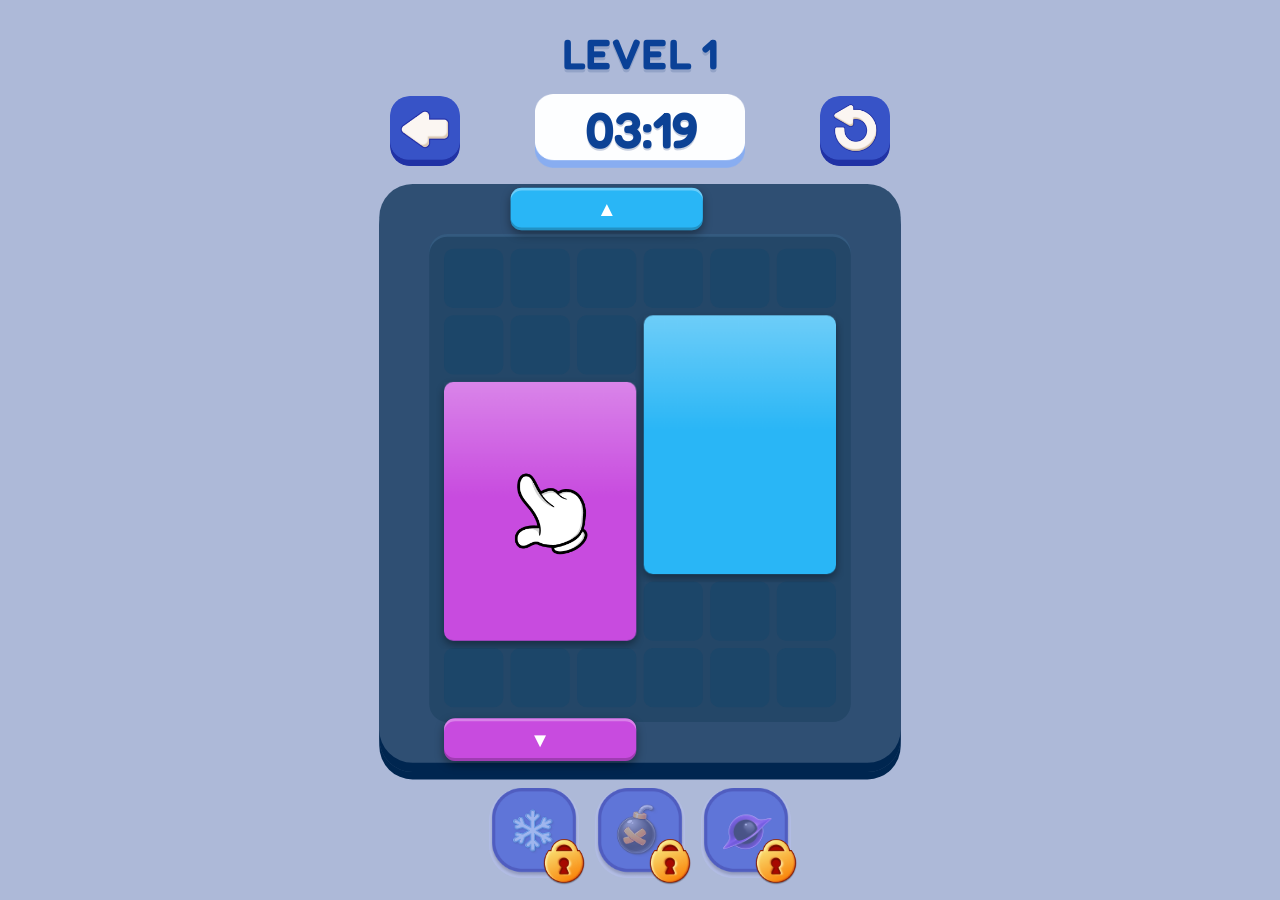
==== commit 0e917831: "implemented base ui" ====
--- a/index.html
+++ b/index.html
@@ -95,12 +95,44 @@
     </div>
   </div>
   <div id="out-time-overlay" style="display:none;" aria-hidden="true">
+    <div class="lose-top-bar" aria-label="Resources">
+      <div class="lose-resource lose-resource-hearts">
+        <img src="heart.png" class="lose-resource-icon" alt="">
+        <div class="lose-resource-panel">
+          <span id="lose-heart-status">FULL</span>
+        </div>
+        <button class="lose-resource-plus" type="button" aria-label="Add hearts">
+          <img src="ic_plus.png" alt="">
+        </button>
+      </div>
+      <div class="lose-resource lose-resource-coins">
+        <img src="coin.png" class="lose-resource-icon" alt="">
+        <div class="lose-resource-panel">
+          <span id="lose-coins-value">0</span>
+        </div>
+        <button class="lose-resource-plus" type="button" aria-label="Add coins">
+          <img src="ic_plus.png" alt="">
+        </button>
+      </div>
+    </div>
     <div id="out-time-modal">
-      <div class="out-time-title">Out of Time!</div>
-      <div class="out-time-placeholder">тут будет отправка на гейм овер скрин</div>
-      <button id="out-time-reward" class="out-time-cta">+60 сек(рв)</button>
-      <button id="out-time-soft" class="out-time-cta"></button>
-      <button id="out-time-restart" class="out-time-cta">Restart</button>
+      <button id="out-time-close" class="out-time-close" aria-label="Close">×</button>
+      <div class="out-time-title">OUT OF TIME!</div>
+      <div class="out-time-subtitle"><span>Revive</span> to keep playing</div>
+      <div class="out-time-card">
+        <img src="UI/LoseScreen/timer.png" class="out-time-clock-image" alt="+60 seconds">
+        <div class="out-time-actions">
+          <button id="out-time-soft" class="out-time-action-btn" aria-label="Revive for coins">
+            <img src="UI/LoseScreen/coins_button.png" alt="">
+            <span id="out-time-coin-cost">0</span>
+          </button>
+          <button id="out-time-reward" class="out-time-action-btn" aria-label="Revive free by ad">
+            <img src="UI/LoseScreen/ads_button.png" alt="">
+            <span id="out-time-reward-label">FREE</span>
+          </button>
+        </div>
+      </div>
+      <button id="out-time-restart" class="out-time-hidden-action" aria-hidden="true" tabindex="-1">Restart</button>
     </div>
   </div>
   <div id="booster-reward-overlay" style="display:none;" aria-hidden="true">
--- a/css/game.css
+++ b/css/game.css
@@ -1,1905 +1,2529 @@
-* { margin: 0; padding: 0; box-sizing: border-box; }
+* {
+    margin: 0;
+    padding: 0;
+    box-sizing: border-box;
+}
 
 @font-face {
-  font-family: Fedoka;
-  src: url(../Fredoka-Medium.ttf);
+    font-family: Fedoka;
+    src: url(../Fredoka-Medium.ttf);
 }
 
 html {
-  width: 100%;
-  height: 100%;
-  min-height: 100%;
-  background-color: #b9c8e5;
+    width: 100%;
+    height: 100%;
+    min-height: 100%;
+    background-color: #b9c8e5;
 }
 
 body {
-  overflow: hidden;
-  width: 100%;
-  height: 100%;
-  min-height: 100vh;
-  min-height: 100dvh;
-  background-color: #b9c8e5;
-  background-image: url("data:image/svg+xml,%3Csvg xmlns='http://www.w3.org/2000/svg' width='120' height='120'%3E%3Cpolygon points='18,6 10,20 26,20' fill='rgba(255,255,255,0.2)' transform='rotate(20,18,13)'/%3E%3Cpolygon points='72,18 64,32 80,32' fill='rgba(255,255,255,0.15)' transform='rotate(-25,72,25)'/%3E%3Cpolygon points='100,8 92,22 108,22' fill='rgba(255,255,255,0.12)' transform='rotate(50,100,15)'/%3E%3Cpolygon points='38,50 30,64 46,64' fill='rgba(255,255,255,0.18)' transform='rotate(-10,38,57)'/%3E%3Cpolygon points='88,55 80,69 96,69' fill='rgba(255,255,255,0.16)' transform='rotate(35,88,62)'/%3E%3Cpolygon points='10,82 2,96 18,96' fill='rgba(255,255,255,0.2)' transform='rotate(-40,10,89)'/%3E%3Cpolygon points='55,88 47,102 63,102' fill='rgba(255,255,255,0.14)' transform='rotate(15,55,95)'/%3E%3Cpolygon points='100,80 92,94 108,94' fill='rgba(255,255,255,0.18)' transform='rotate(-15,100,87)'/%3E%3C/svg%3E");
-  background-size: 120px 120px;
-  font-family: 'Arial Black', Impact, sans-serif;
+    overflow: hidden;
+    width: 100%;
+    height: 100%;
+    min-height: 100vh;
+    min-height: 100dvh;
+    background-color: #b9c8e5;
+    background-image: url("data:image/svg+xml,%3Csvg xmlns='http://www.w3.org/2000/svg' width='120' height='120'%3E%3Cpolygon points='18,6 10,20 26,20' fill='rgba(255,255,255,0.2)' transform='rotate(20,18,13)'/%3E%3Cpolygon points='72,18 64,32 80,32' fill='rgba(255,255,255,0.15)' transform='rotate(-25,72,25)'/%3E%3Cpolygon points='100,8 92,22 108,22' fill='rgba(255,255,255,0.12)' transform='rotate(50,100,15)'/%3E%3Cpolygon points='38,50 30,64 46,64' fill='rgba(255,255,255,0.18)' transform='rotate(-10,38,57)'/%3E%3Cpolygon points='88,55 80,69 96,69' fill='rgba(255,255,255,0.16)' transform='rotate(35,88,62)'/%3E%3Cpolygon points='10,82 2,96 18,96' fill='rgba(255,255,255,0.2)' transform='rotate(-40,10,89)'/%3E%3Cpolygon points='55,88 47,102 63,102' fill='rgba(255,255,255,0.14)' transform='rotate(15,55,95)'/%3E%3Cpolygon points='100,80 92,94 108,94' fill='rgba(255,255,255,0.18)' transform='rotate(-15,100,87)'/%3E%3C/svg%3E");
+    background-size: 120px 120px;
+    font-family: 'Arial Black', Impact, sans-serif;
 }
 
 @supports (-webkit-touch-callout: none) {
-  html,
-  body {
-    min-height: -webkit-fill-available;
-  }
+
+    html,
+    body {
+        min-height: -webkit-fill-available;
+    }
 }
 
 /* ── top HUD ──────────────────────────────────────────────────────────── */
 #hud-top {
-  position: fixed;
-  top: calc(max(12px, env(safe-area-inset-top)) + 20px);
-  left: 0;
-  right: 0;
-  z-index: 10000;
-  display: flex;
-  align-items: center;
-  justify-content: center;
-  padding: 0 10px;
-}
+    position: fixed;
+    top: calc(max(12px, env(safe-area-inset-top)) + 18px);
+    left: 0;
+    right: 0;
+    z-index: 10000;
+    display: flex;
+    flex-direction: column;
+    align-items: center;
+    justify-content: center;
+    gap: clamp(14px, 2.6vw, 18px);
+    padding: 0 16px;
+}
+
 #hud-main {
-  width: min(460px, calc(100vw - 40px));
-  min-height: clamp(70px, 10.8vw, 88px);
-  border-radius: clamp(26px, 4.8vw, 38px);
-  border: 3px solid #6b79c6;
-  background:
-    radial-gradient(circle at 22% 28%, rgba(255,255,255,0.42) 0, rgba(255,255,255,0) 36%),
-    linear-gradient(180deg, #54deff 0%, #2ec4fb 50%, #129fe9 100%);
-  box-shadow:
-    inset 0 3px 0 rgba(255,255,255,0.56),
-    inset 0 -4px 0 rgba(12,76,146,0.46),
-    0 10px 20px rgba(36,54,95,0.33);
-  padding: 8px clamp(10px, 2vw, 14px) 8px clamp(92px, 16vw, 118px);
-  display: flex;
-  align-items: center;
-  justify-content: flex-end;
-  position: relative;
-  overflow: visible;
-}
+    width: min(520px, calc(100vw - 64px));
+    min-height: clamp(58px, 9.4vw, 74px);
+    padding: 0;
+    display: flex;
+    align-items: center;
+    justify-content: center;
+    gap: clamp(14px, 5.2vw, 80px);
+    position: relative;
+}
+
 #level-badge {
-  position: absolute;
-  left: clamp(-22px, -4vw, -14px);
-  top: 50%;
-  transform: translateY(-50%);
-  width: clamp(98px, 17vw, 128px);
-  height: clamp(98px, 17vw, 128px);
-  border-radius: 50%;
-  border: 4px solid #5e6ac0;
-  background:
-    radial-gradient(circle at 30% 28%, rgba(255,255,255,0.5) 0, rgba(255,255,255,0) 46%),
-    linear-gradient(180deg, #54deff 0%, #199ef0 100%);
-  box-shadow:
-    inset 0 2px 0 rgba(255,255,255,0.5),
-    inset 0 -4px 0 rgba(12,73,139,0.4),
-    0 8px 16px rgba(34,56,94,0.32);
-  color: #fff;
-  display: flex;
-  flex-direction: column;
-  align-items: center;
-  justify-content: center;
-  text-shadow: 0 2px 4px rgba(0,0,0,0.35);
-}
+    position: static;
+    transform: none;
+    width: auto;
+    height: auto;
+    display: flex;
+    flex-direction: row;
+    align-items: center;
+    justify-content: center;
+    gap: clamp(4px, 1.2vw, 10px);
+    color: #063f98;
+    text-shadow: 0 2px 0 rgba(255, 255, 255, 0.2);
+}
+
 .badge-caption {
-  font-size: clamp(14px, 2.2vw, 20px);
-  line-height: 1;
-  letter-spacing: 0.2px;
-}
+    font-size: clamp(22px, 5.2vw, 44px);
+    font-weight: 900;
+    text-transform: uppercase;
+    line-height: 1;
+    letter-spacing: 0.4px;
+}
+
 .badge-value {
-  font-size: clamp(44px, 7.8vw, 64px);
-  line-height: 0.88;
-}
+    font-size: clamp(22px, 5.2vw, 44px);
+    font-weight: 900;
+    line-height: 1;
+}
+
 #time-panel {
-  position: absolute;
-  left: 50%;
-  top: 50%;
-  transform: translate(-50%, -50%);
-  display: flex;
-  flex-direction: column;
-  align-items: center;
-  gap: 2px;
-  color: #fff;
-  text-shadow: 0 2px 4px rgba(0,0,0,0.35);
-}
+    position: static;
+    transform: none;
+    display: flex;
+    flex-direction: row;
+    align-items: center;
+    justify-content: center;
+    color: #0042a5;
+    text-shadow: none;
+}
+
 #time-caption {
-  font-size: clamp(15px, 2.6vw, 24px);
-  font-weight: 900;
-  line-height: 1;
-  letter-spacing: 0.3px;
-}
-#time-caption::before {
-  content: "⏱ ";
-  font-size: 0.85em;
-}
+    display: none;
+}
+
 #time-value {
-  font-size: clamp(22px, 4.2vw, 34px);
-  line-height: 1;
-  min-width: clamp(102px, 18vw, 142px);
-  text-align: center;
-  padding: 4px 12px 6px;
-  border-radius: 14px;
-  border: 2px solid rgba(126, 148, 216, 0.95);
-  background: linear-gradient(180deg, #5363d8 0%, #3549c4 100%);
-  box-shadow:
-    inset 0 2px 0 rgba(255,255,255,0.36),
-    inset 0 -3px 0 rgba(26, 36, 102, 0.46);
-}
+    font-size: clamp(32px, 6.2vw, 50px);
+    font-weight: 900;
+    line-height: 1;
+    min-width: clamp(176px, 29vw, 246px);
+    text-align: center;
+    padding: clamp(10px, 1.9vw, 15px) clamp(14px, 3vw, 24px) clamp(12px, 2.1vw, 17px);
+    border-radius: clamp(14px, 2.8vw, 20px);
+    border: none;
+    background: linear-gradient(180deg, #f7f8fa 0%, #eef0f4 100%);
+    box-shadow:
+        inset 0 1px 0 rgba(255, 255, 255, 0.9),
+        0 6px 0 #7fa8ea;
+}
+
 .icon-btn {
-  width: clamp(46px, 8vw, 58px);
-  height: clamp(46px, 8vw, 58px);
-  border: 3px solid rgba(95, 99, 160, 0.95);
-  border-radius: 50%;
-  background: linear-gradient(180deg, #5fd6ff 0%, #15a7ee 100%);
-  color: #fff;
-  font-size: clamp(24px, 4.6vw, 34px);
-  line-height: 1;
-  font-variant-emoji: text;
-  cursor: pointer;
-  box-shadow:
-    inset 0 2px 0 rgba(255,255,255,0.45),
-    inset 0 -3px 0 rgba(9,72,138,0.42),
-    0 5px 12px rgba(34,56,94,0.34);
-}
+    width: clamp(58px, 10.8vw, 80px);
+    height: clamp(58px, 10.8vw, 80px);
+    border: none;
+    border-radius: clamp(16px, 3vw, 24px);
+    background: linear-gradient(180deg, #4368dc 0%, #2c49c4 100%);
+    color: #fff;
+    font-size: clamp(34px, 6vw, 46px);
+    font-weight: 900;
+    line-height: 1;
+    font-variant-emoji: text;
+    cursor: pointer;
+    box-shadow:
+        inset 0 1px 0 rgba(173, 193, 255, 0.56),
+        inset 0 -2px 0 rgba(23, 41, 120, 0.5),
+        0 6px 0 #1f31a2;
+}
+
 .icon-btn-restart {
-  border-radius: 18px;
-  width: clamp(50px, 8.2vw, 64px);
-  height: clamp(50px, 8.2vw, 64px);
-  font-size: clamp(28px, 4.6vw, 38px);
-  border-color: #b88c1e;
-  background:
-    radial-gradient(circle at 30% 26%, rgba(255,255,255,0.42) 0, rgba(255,255,255,0) 45%),
-    linear-gradient(180deg, #ffd95f 0%, #ffb425 100%);
-  box-shadow:
-    inset 0 2px 0 rgba(255,255,255,0.5),
-    inset 0 -3px 0 rgba(179,121,18,0.45),
-    0 5px 12px rgba(128,91,18,0.35);
-}
-.icon-btn:active { transform: scale(0.95); }
+    border-radius: clamp(16px, 3vw, 24px);
+}
+
+.icon-btn:active {
+    transform: translateY(2px);
+    box-shadow:
+        inset 0 1px 0 rgba(173, 193, 255, 0.52),
+        inset 0 -1px 0 rgba(23, 41, 120, 0.5),
+        0 3px 0 #1f31a2;
+}
+
 #back-btn {
-  position: fixed;
-  left: clamp(8px, 2vw, 16px);
-  top: calc(max(10px, env(safe-area-inset-top)) + 20px + clamp(68px, 10vw, 84px));
+    position: static;
 }
 
 /* ── рамка вокруг доски ───────────────────────────────────────────────── */
 #frame {
-  position: fixed;
-  top: 55%;
-  left: 50vw;
-  transform: translate(-50%, -50%);
-  background: #3a4858;
-  border-radius: 28px;
-  box-shadow: 0 8px 32px rgba(0,0,0,0.5);
+    position: fixed;
+    top: 55%;
+    left: 50vw;
+    transform: translate(-50%, -50%);
+    background: #3a4858;
+    border-radius: 28px;
+    box-shadow: 0 8px 32px rgba(0, 0, 0, 0.5);
 }
 
 /* ── доска ────────────────────────────────────────────────────────────── */
-#scene { position: relative; }
+#scene {
+    position: relative;
+}
 
 #board {
-  display: grid;
-  grid-template-columns: repeat(6, 64px);
-  grid-template-rows:    repeat(7, 64px);
-  gap: 8px;
-  padding: 16px;
-  background: #3d4d60;
-  border-radius: 18px;
-  box-shadow: inset 0 3px 10px rgba(0,0,0,0.5);
+    display: grid;
+    grid-template-columns: repeat(6, 64px);
+    grid-template-rows: repeat(7, 64px);
+    gap: 8px;
+    padding: 16px;
+    background: #3d4d60;
+    border-radius: 18px;
+    box-shadow: inset 0 3px 10px rgba(0, 0, 0, 0.5);
 }
 
 .board-cell {
-  background: #2e3d4e;
-  border-radius: 8px;
-  box-shadow: inset 0 2px 4px rgba(0,0,0,0.4);
+    background: #2e3d4e;
+    border-radius: 8px;
+    box-shadow: inset 0 2px 4px rgba(0, 0, 0, 0.4);
 }
 
 /* ── стенки ───────────────────────────────────────────────────────────── */
 .wall {
-  position: absolute;
-  display: flex;
-  align-items: center;
-  justify-content: center;
-  border-radius: 12px;
-  color: white;
-  font-size: 22px;
-  z-index: 30;
-  box-shadow: 0 4px 10px rgba(0,0,0,0.4),
-              inset 0 3px 0 rgba(255,255,255,0.3),
-              inset 0 -3px 0 rgba(0,0,0,0.2);
-  pointer-events: none;
-  user-select: none;
-  font-variant-emoji: text;
-}
-
-.wall.green  { background: #4caf50; }
-.wall.cyan   { background: #29b6f6; }
-.wall.purple { background: #c84bdf; }
-.wall.orange { background: #ff9800; }
-.wall.blue   { background: #1e88e5; }
-.wall.yellow { background: #ffc107; }
-.wall.red    { background: #f44336; }
-.wall.pink   { background: #ff5fa2; }
-.wall { transition: transform 0.12s, filter 0.12s, box-shadow 0.12s; }
+    position: absolute;
+    display: flex;
+    align-items: center;
+    justify-content: center;
+    border-radius: 12px;
+    color: white;
+    font-size: 22px;
+    z-index: 30;
+    box-shadow: 0 4px 10px rgba(0, 0, 0, 0.4),
+        inset 0 3px 0 rgba(255, 255, 255, 0.3),
+        inset 0 -3px 0 rgba(0, 0, 0, 0.2);
+    pointer-events: none;
+    user-select: none;
+    font-variant-emoji: text;
+}
+
+.wall.green {
+    background: #4caf50;
+}
+
+.wall.cyan {
+    background: #29b6f6;
+}
+
+.wall.purple {
+    background: #c84bdf;
+}
+
+.wall.orange {
+    background: #ff9800;
+}
+
+.wall.blue {
+    background: #1e88e5;
+}
+
+.wall.yellow {
+    background: #ffc107;
+}
+
+.wall.red {
+    background: #f44336;
+}
+
+.wall.pink {
+    background: #ff5fa2;
+}
+
+.wall {
+    transition: transform 0.12s, filter 0.12s, box-shadow 0.12s;
+}
 
 @keyframes shake {
-  0%,100% { transform: translateX(0); }
-  20%     { transform: translateX(-7px); }
-  40%     { transform: translateX(7px); }
-  65%     { transform: translateX(-4px); }
-  85%     { transform: translateX(4px); }
-}
-.figure.shake { animation: shake 0.35s ease; }
+
+    0%,
+    100% {
+        transform: translateX(0);
+    }
+
+    20% {
+        transform: translateX(-7px);
+    }
+
+    40% {
+        transform: translateX(7px);
+    }
+
+    65% {
+        transform: translateX(-4px);
+    }
+
+    85% {
+        transform: translateX(4px);
+    }
+}
+
+.figure.shake {
+    animation: shake 0.35s ease;
+}
 
 @keyframes screen-shake {
-  0%,100% { transform: translate(0, 0) rotate(0deg); }
-  15%     { transform: translate(-6px, -4px) rotate(-0.6deg); }
-  30%     { transform: translate(6px, 3px) rotate(0.6deg); }
-  45%     { transform: translate(-5px, 5px) rotate(-0.4deg); }
-  60%     { transform: translate(5px, -3px) rotate(0.4deg); }
-  75%     { transform: translate(-3px, 2px) rotate(-0.2deg); }
-  90%     { transform: translate(3px, -2px) rotate(0.2deg); }
-}
-body.explosion-shake { animation: screen-shake 0.38s ease; }
+
+    0%,
+    100% {
+        transform: translate(0, 0) rotate(0deg);
+    }
+
+    15% {
+        transform: translate(-6px, -4px) rotate(-0.6deg);
+    }
+
+    30% {
+        transform: translate(6px, 3px) rotate(0.6deg);
+    }
+
+    45% {
+        transform: translate(-5px, 5px) rotate(-0.4deg);
+    }
+
+    60% {
+        transform: translate(5px, -3px) rotate(0.4deg);
+    }
+
+    75% {
+        transform: translate(-3px, 2px) rotate(-0.2deg);
+    }
+
+    90% {
+        transform: translate(3px, -2px) rotate(0.2deg);
+    }
+}
+
+body.explosion-shake {
+    animation: screen-shake 0.38s ease;
+}
 
 @keyframes jelly {
-  0%   { transform: scale(1,    1   ); }
-  18%  { transform: scale(1.13, 0.87); }
-  38%  { transform: scale(0.9,  1.11); }
-  56%  { transform: scale(1.07, 0.94); }
-  72%  { transform: scale(0.97, 1.03); }
-  86%  { transform: scale(1.02, 0.99); }
-  100% { transform: scale(1,    1   ); }
-}
+    0% {
+        transform: scale(1, 1);
+    }
+
+    18% {
+        transform: scale(1.13, 0.87);
+    }
+
+    38% {
+        transform: scale(0.9, 1.11);
+    }
+
+    56% {
+        transform: scale(1.07, 0.94);
+    }
+
+    72% {
+        transform: scale(0.97, 1.03);
+    }
+
+    86% {
+        transform: scale(1.02, 0.99);
+    }
+
+    100% {
+        transform: scale(1, 1);
+    }
+}
+
 .figure.jelly {
-  animation: jelly 0.48s cubic-bezier(.36,.07,.19,.97);
-  transform-origin: center bottom;
+    animation: jelly 0.48s cubic-bezier(.36, .07, .19, .97);
+    transform-origin: center bottom;
 }
 
 /* ── фигуры ───────────────────────────────────────────────────────────── */
 .figure {
-  position: absolute;
-  cursor: grab;
-  z-index: 10;
-  user-select: none;
-  touch-action: none;
-  transition: transform 0.12s ease-out, filter 0.12s ease-out;
-}
+    position: absolute;
+    cursor: grab;
+    z-index: 10;
+    user-select: none;
+    touch-action: none;
+    transition: transform 0.12s ease-out, filter 0.12s ease-out;
+}
+
 .figure.dragging {
-  cursor: grabbing;
-  z-index: 20;
-  transform: scale(1.07) translateY(-6px);
-  transition: left 0.07s ease-out, top 0.07s ease-out,
-              transform 0.12s ease-out, filter 0.12s ease-out;
-}
+    cursor: grabbing;
+    z-index: 20;
+    transform: scale(1.07) translateY(-6px);
+    transition: left 0.07s ease-out, top 0.07s ease-out,
+        transform 0.12s ease-out, filter 0.12s ease-out;
+}
+
 .figure.returning {
-  transition: left 0.2s cubic-bezier(.25,.8,.25,1),
-              top  0.2s cubic-bezier(.25,.8,.25,1),
-              transform 0.12s ease-out, filter 0.12s ease-out;
-}
+    transition: left 0.2s cubic-bezier(.25, .8, .25, 1),
+        top 0.2s cubic-bezier(.25, .8, .25, 1),
+        transform 0.12s ease-out, filter 0.12s ease-out;
+}
+
 @keyframes outlineBreak {
-  0% { transform: scale(1.04); }
-  45% { transform: scale(1.14); }
-  100% { transform: scale(1); }
-}
+    0% {
+        transform: scale(1.04);
+    }
+
+    45% {
+        transform: scale(1.14);
+    }
+
+    100% {
+        transform: scale(1);
+    }
+}
+
 .figure.outline-break {
-  animation: outlineBreak 0.3s ease-out;
-}
+    animation: outlineBreak 0.3s ease-out;
+}
+
 .figure canvas {
-  position: absolute;
-  top: 0; left: 0;
-  pointer-events: none;
+    position: absolute;
+    top: 0;
+    left: 0;
+    pointer-events: none;
 }
 
 /* ── внутренние серые блоки (неперетаскиваемые) ─────────────────────── */
 .blocker {
-  position: absolute;
-  z-index: 7;
-  pointer-events: none;
-  user-select: none;
-}
+    position: absolute;
+    z-index: 7;
+    pointer-events: none;
+    user-select: none;
+}
+
 .blocker canvas {
-  position: absolute;
-  top: 0;
-  left: 0;
-  pointer-events: none;
-  filter: saturate(0.2) brightness(0.9);
-}
+    position: absolute;
+    top: 0;
+    left: 0;
+    pointer-events: none;
+    filter: saturate(0.2) brightness(0.9);
+}
+
 .figure-arrow {
-  position: absolute;
-  inset: 0;
-  display: flex;
-  align-items: center;
-  justify-content: center;
-  color: rgba(255,255,255,0.9);
-  font-family: 'Arial Black', Impact, sans-serif;
-  font-size: 52px;
-  line-height: 1;
-  font-variant-emoji: text;
-  text-shadow: 0 2px 8px rgba(0,0,0,0.35);
-  pointer-events: none;
-  z-index: 1;
+    position: absolute;
+    inset: 0;
+    display: flex;
+    align-items: center;
+    justify-content: center;
+    color: rgba(255, 255, 255, 0.9);
+    font-family: 'Arial Black', Impact, sans-serif;
+    font-size: 52px;
+    line-height: 1;
+    font-variant-emoji: text;
+    text-shadow: 0 2px 8px rgba(0, 0, 0, 0.35);
+    pointer-events: none;
+    z-index: 1;
 }
 
 /* ── призрак на сетке ────────────────────────────────────────────────── */
 #ghost {
-  position: absolute;
-  z-index: 5;
-  pointer-events: none;
-  transition: left 0.05s ease-out, top 0.05s ease-out;
-}
+    position: absolute;
+    z-index: 5;
+    pointer-events: none;
+    transition: left 0.05s ease-out, top 0.05s ease-out;
+}
+
 #ghost canvas {
-  position: absolute;
-  top: 0; left: 0;
+    position: absolute;
+    top: 0;
+    left: 0;
 }
 
 /* ── fade overlay ────────────────────────────────────────────────────── */
 #fade-overlay {
-  position: fixed;
-  inset: 0;
-  background: #000;
-  z-index: 99999;
-  pointer-events: none;
-  opacity: 0;
-  transition: opacity 0.35s ease;
-}
+    position: fixed;
+    inset: 0;
+    background: #000;
+    z-index: 99999;
+    pointer-events: none;
+    opacity: 0;
+    transition: opacity 0.35s ease;
+}
+
 #tutorial-hand {
-  position: fixed;
-  left: 0;
-  top: 0;
-  width: 84px;
-  height: auto;
-  pointer-events: none;
-  z-index: 9000;
-  opacity: 0;
-  display: none;
-  transform: translate(0, 0);
-  transition: opacity 0.22s ease;
-}
+    position: fixed;
+    left: 0;
+    top: 0;
+    width: 84px;
+    height: auto;
+    pointer-events: none;
+    z-index: 9000;
+    opacity: 0;
+    display: none;
+    transform: translate(0, 0);
+    transition: opacity 0.22s ease;
+}
+
 #start-overlay {
-  position: fixed;
-  inset: 0;
-  display: none;
-  align-items: center;
-  justify-content: center;
-  background: rgba(0,0,0,0.86);
-  z-index: 99998;
-  opacity: 0;
-  transition: opacity 0.3s ease;
-}
+    position: fixed;
+    inset: 0;
+    display: none;
+    align-items: center;
+    justify-content: center;
+    background: rgba(0, 0, 0, 0.86);
+    z-index: 99998;
+    opacity: 0;
+    transition: opacity 0.3s ease;
+}
+
 #start-card {
-  width: min(92vw, 430px);
-  text-align: center;
-  color: #fff;
-  font-family: 'Arial Black', Impact, sans-serif;
-  position: relative;
-  padding: 24px 18px 28px;
-}
+    width: min(92vw, 430px);
+    text-align: center;
+    color: #fff;
+    font-family: 'Arial Black', Impact, sans-serif;
+    position: relative;
+    padding: 24px 18px 28px;
+}
+
 #start-title {
-  margin: 0 0 14px 0;
-  font-size: clamp(34px, 7.5vw, 50px);
-  line-height: 0.95;
-  letter-spacing: 1px;
-  color: #f6f7ff;
-  text-shadow:
-    0 0 0 #1f2fd9,
-    0 4px 0 #2434e7,
-    0 0 12px rgba(80,94,255,0.75);
-}
+    margin: 0 0 14px 0;
+    font-size: clamp(34px, 7.5vw, 50px);
+    line-height: 0.95;
+    letter-spacing: 1px;
+    color: #f6f7ff;
+    text-shadow:
+        0 0 0 #1f2fd9,
+        0 4px 0 #2434e7,
+        0 0 12px rgba(80, 94, 255, 0.75);
+}
+
 #unlock-figure-wrap {
-  position: relative;
-  display: inline-flex;
-  align-items: center;
-  justify-content: center;
-  margin: 0 auto 14px;
-}
+    position: relative;
+    display: inline-flex;
+    align-items: center;
+    justify-content: center;
+    margin: 0 auto 14px;
+}
+
 #unlock-burst {
-  position: absolute;
-  left: 50%;
-  top: 50%;
-  transform: translate(-50%, -50%);
-  width: 260px;
-  height: 260px;
-  border-radius: 50%;
-  background:
-    radial-gradient(circle, rgba(255,255,255,0.58) 0%, rgba(255,255,255,0.18) 28%, rgba(255,255,255,0) 66%),
-    conic-gradient(from 0deg, rgba(255,255,255,0.42), rgba(255,255,255,0.02), rgba(255,255,255,0.36), rgba(255,255,255,0.02), rgba(255,255,255,0.42));
-  filter: blur(1px);
-  z-index: 0;
-  pointer-events: none;
-}
+    position: absolute;
+    left: 50%;
+    top: 50%;
+    transform: translate(-50%, -50%);
+    width: 260px;
+    height: 260px;
+    border-radius: 50%;
+    background:
+        radial-gradient(circle, rgba(255, 255, 255, 0.58) 0%, rgba(255, 255, 255, 0.18) 28%, rgba(255, 255, 255, 0) 66%),
+        conic-gradient(from 0deg, rgba(255, 255, 255, 0.42), rgba(255, 255, 255, 0.02), rgba(255, 255, 255, 0.36), rgba(255, 255, 255, 0.02), rgba(255, 255, 255, 0.42));
+    filter: blur(1px);
+    z-index: 0;
+    pointer-events: none;
+}
+
 #unlock-canvas {
-  position: relative;
-  z-index: 1;
-  display: block;
-}
+    position: relative;
+    z-index: 1;
+    display: block;
+}
+
 #unlock-fig-arrow {
-  position: absolute;
-  inset: 0;
-  z-index: 2;
-  display: flex;
-  align-items: center;
-  justify-content: center;
-  font-size: 56px;
-  font-variant-emoji: text;
-  color: rgba(255,255,255,0.9);
-  text-shadow: 0 2px 8px rgba(0,0,0,0.35);
-  pointer-events: none;
-}
+    position: absolute;
+    inset: 0;
+    z-index: 2;
+    display: flex;
+    align-items: center;
+    justify-content: center;
+    font-size: 56px;
+    font-variant-emoji: text;
+    color: rgba(255, 255, 255, 0.9);
+    text-shadow: 0 2px 8px rgba(0, 0, 0, 0.35);
+    pointer-events: none;
+}
+
 #start-subtitle {
-  margin: 0 0 6px 0;
-  font-size: clamp(16px, 3.4vw, 22px);
-  line-height: 1.08;
-}
+    margin: 0 0 6px 0;
+    font-size: clamp(16px, 3.4vw, 22px);
+    line-height: 1.08;
+}
+
 #start-subtitle b {
-  color: #2de03e;
-}
+    color: #2de03e;
+}
+
 #start-desc {
-  margin: 0 0 16px 0;
-  font-size: clamp(13px, 2.8vw, 17px);
-  color: #b6aefb;
-  text-shadow: 0 2px 7px rgba(123,112,255,0.55);
-}
+    margin: 0 0 16px 0;
+    font-size: clamp(13px, 2.8vw, 17px);
+    color: #b6aefb;
+    text-shadow: 0 2px 7px rgba(123, 112, 255, 0.55);
+}
+
 #start-overlay #start-btn {
-  border: 3px solid #c28f0d;
-  background: linear-gradient(180deg, #8bf913 0%, #47c80b 100%);
-  color: #fff;
-  box-shadow:
-    inset 0 3px 0 rgba(255,255,255,0.24),
-    0 5px 0 #2a8308,
-    0 9px 16px rgba(0,0,0,0.45);
-  font-size: clamp(20px, 4.5vw, 30px);
-  padding: 8px 28px;
-  border-radius: 16px;
-  letter-spacing: 1px;
-}
+    border: 3px solid #c28f0d;
+    background: linear-gradient(180deg, #8bf913 0%, #47c80b 100%);
+    color: #fff;
+    box-shadow:
+        inset 0 3px 0 rgba(255, 255, 255, 0.24),
+        0 5px 0 #2a8308,
+        0 9px 16px rgba(0, 0, 0, 0.45);
+    font-size: clamp(20px, 4.5vw, 30px);
+    padding: 8px 28px;
+    border-radius: 16px;
+    letter-spacing: 1px;
+}
+
 #start-overlay #start-btn:hover {
-  background: linear-gradient(180deg, #97ff1f 0%, #54d711 100%);
-}
+    background: linear-gradient(180deg, #97ff1f 0%, #54d711 100%);
+}
+
 #start-overlay #start-btn:active {
-  transform: translateY(3px) scale(0.98);
-  box-shadow:
-    inset 0 3px 0 rgba(255,255,255,0.22),
-    0 2px 0 #2a8308,
-    0 6px 10px rgba(0,0,0,0.38);
+    transform: translateY(3px) scale(0.98);
+    box-shadow:
+        inset 0 3px 0 rgba(255, 255, 255, 0.22),
+        0 2px 0 #2a8308,
+        0 6px 10px rgba(0, 0, 0, 0.38);
 }
 
 #quit-overlay {
-  position: fixed;
-  inset: 0;
-  display: none;
-  flex-direction: column;
-  align-items: center;
-  justify-content: center;
-  gap: 12px;
-  padding: max(14px, env(safe-area-inset-top)) 12px max(12px, env(safe-area-inset-bottom));
-  background: rgba(15, 20, 39, 0.76);
-  z-index: 99997;
-  opacity: 0;
-  transition: opacity 0.22s ease;
+    position: fixed;
+    inset: 0;
+    display: none;
+    flex-direction: column;
+    align-items: center;
+    justify-content: center;
+    gap: 12px;
+    padding: max(14px, env(safe-area-inset-top)) 12px max(12px, env(safe-area-inset-bottom));
+    background: rgba(15, 20, 39, 0.76);
+    z-index: 99997;
+    opacity: 0;
+    transition: opacity 0.22s ease;
 }
 
 #quit-modal {
-  width: min(86vw, 350px);
-  border-radius:20px;
-  background:radial-gradient(#6b5cff,#5a43c6);
-  color:white;
-  text-align:center;
-  box-shadow:0 10px 25px rgba(0,0,0,0.3);
-  padding-bottom: 20px;
-  border-color: #362b2b;
-  border-width: 2px;
-  border-style: solid;
-  position: relative;
+    width: min(86vw, 350px);
+    border-radius: 20px;
+    background: radial-gradient(#6b5cff, #5a43c6);
+    color: white;
+    text-align: center;
+    box-shadow: 0 10px 25px rgba(0, 0, 0, 0.3);
+    padding-bottom: 20px;
+    border-color: #362b2b;
+    border-width: 2px;
+    border-style: solid;
+    position: relative;
 }
 
 .quit-close {
-  display: block;
-  background-color: transparent;
-  position: absolute;
-  border: none;
-  top: -24px;
-  right: -24px;
+    display: block;
+    background-color: transparent;
+    position: absolute;
+    border: none;
+    top: -24px;
+    right: -24px;
 }
 
 .quit-title {
-  padding:16px;
-  font-size:32px;
-  font-weight:bold;
-  letter-spacing:1px;
-  font-family: Fedoka;
-  text-shadow: 2px 2px 0px #362b2b;
+    padding: 16px;
+    font-size: 32px;
+    font-weight: bold;
+    letter-spacing: 1px;
+    font-family: Fedoka;
+    text-shadow: 2px 2px 0px #362b2b;
 }
 
 .quit-quit {
-  background:linear-gradient(180deg,#ffc64d,#f0a71e);
-  border:none;
-  padding:14px 30px;
-  border-radius:14px;
-  font-weight:bold;
-  font-size:24px;
-  cursor:pointer;
-  color:#fff;
-  font-family: Fedoka;
-  border-color: #362b2b;
-  border-width: 2px;
-  border-style: solid;
-  text-shadow: 2px 2px 0px #362b2b;
+    background: linear-gradient(180deg, #ffc64d, #f0a71e);
+    border: none;
+    padding: 14px 30px;
+    border-radius: 14px;
+    font-weight: bold;
+    font-size: 24px;
+    cursor: pointer;
+    color: #fff;
+    font-family: Fedoka;
+    border-color: #362b2b;
+    border-width: 2px;
+    border-style: solid;
+    text-shadow: 2px 2px 0px #362b2b;
 }
 
 .quit-warning {
-  font-family: Fedoka;
-  font-size:24px;
-  margin-bottom: 20px;
-  font-weight: bold;
-  color:rgba(15, 20, 39, 0.76);
+    font-family: Fedoka;
+    font-size: 24px;
+    margin-bottom: 20px;
+    font-weight: bold;
+    color: rgba(15, 20, 39, 0.76);
 }
 
 .quit-panel {
-  padding: 20px;
-  background-color: #9e97d6;
-  border-radius: 24px;
-  display: block;
-  width: 80%;
-  margin: auto;
-  margin-bottom: 20px;
+    padding: 20px;
+    background-color: #9e97d6;
+    border-radius: 24px;
+    display: block;
+    width: 80%;
+    margin: auto;
+    margin-bottom: 20px;
 }
 
 /* ── out of time overlay ─────────────────────────────────────────────── */
 #out-time-overlay {
-  position: fixed;
-  inset: 0;
-  display: none;
-  flex-direction: column;
-  align-items: center;
-  justify-content: center;
-  gap: 12px;
-  padding: max(14px, env(safe-area-inset-top)) 12px max(12px, env(safe-area-inset-bottom));
-  background: rgba(15, 20, 39, 0.76);
-  z-index: 99997;
-  opacity: 0;
-  transition: opacity 0.22s ease;
-}
+    position: fixed;
+    inset: 0;
+    display: none;
+    flex-direction: column;
+    align-items: center;
+    justify-content: center;
+    gap: 12px;
+    padding: max(14px, env(safe-area-inset-top)) 12px max(12px, env(safe-area-inset-bottom));
+    background: rgba(15, 20, 39, 0.76);
+    z-index: 99997;
+    opacity: 0;
+    transition: opacity 0.22s ease;
+}
+
 #booster-reward-overlay {
-  position: fixed;
-  inset: 0;
-  display: none;
-  flex-direction: column;
-  align-items: center;
-  justify-content: center;
-  gap: 12px;
-  padding: max(14px, env(safe-area-inset-top)) 12px max(12px, env(safe-area-inset-bottom));
-  background: rgba(15, 20, 39, 0.76);
-  z-index: 99997;
-  opacity: 0;
-  transition: opacity 0.22s ease;
-}
+    position: fixed;
+    inset: 0;
+    display: none;
+    flex-direction: column;
+    align-items: center;
+    justify-content: center;
+    gap: 12px;
+    padding: max(14px, env(safe-area-inset-top)) 12px max(12px, env(safe-area-inset-bottom));
+    background: rgba(15, 20, 39, 0.76);
+    z-index: 99997;
+    opacity: 0;
+    transition: opacity 0.22s ease;
+}
+
 #out-time-overlay.preview-board {
-  background: rgba(15, 20, 39, 0.2);
-}
+    background: rgba(15, 20, 39, 0.2);
+}
+
 #out-time-overlay.preview-board #out-time-modal,
 #out-time-overlay.preview-board #fail-offer {
-  opacity: 0;
-  transform: translateY(6px) scale(0.96);
-}
+    opacity: 0;
+    transform: translateY(6px) scale(0.96);
+}
+
 #out-time-modal,
 #fail-offer {
-  transition: opacity 0.16s ease, transform 0.16s ease;
-}
+    transition: opacity 0.16s ease, transform 0.16s ease;
+}
+
 #out-time-modal {
-  width: min(86vw, 350px);
-  border-radius: 28px;
-  border: 4px solid #a7c1ff;
-  background: linear-gradient(180deg, #28c9ff 0%, #1fb9f2 100%);
-  box-shadow:
-    inset 0 3px 0 rgba(255,255,255,0.5),
-    inset 0 -4px 0 rgba(13,95,166,0.45),
-    0 18px 30px rgba(0,0,0,0.46);
-  padding: 14px 12px 14px;
-  position: relative;
-}
+    width: min(86vw, 350px);
+    border-radius: 28px;
+    border: 4px solid #a7c1ff;
+    background: linear-gradient(180deg, #28c9ff 0%, #1fb9f2 100%);
+    box-shadow:
+        inset 0 3px 0 rgba(255, 255, 255, 0.5),
+        inset 0 -4px 0 rgba(13, 95, 166, 0.45),
+        0 18px 30px rgba(0, 0, 0, 0.46);
+    padding: 14px 12px 14px;
+    position: relative;
+}
+
 #booster-reward-modal {
-  width: min(88vw, 360px);
-  border-radius: 34px;
-  border: 4px solid #3d2f46;
-  background: linear-gradient(180deg, #7ba6ff 0%, #5c8eea 100%);
-  box-shadow:
-    inset 0 3px 0 rgba(255,255,255,0.55),
-    inset 0 -5px 0 rgba(44,74,156,0.55),
-    0 18px 32px rgba(0,0,0,0.42);
-  padding: 18px 16px 20px;
-  position: relative;
-}
+    width: min(88vw, 360px);
+    border-radius: 34px;
+    border: 4px solid #3d2f46;
+    background: linear-gradient(180deg, #7ba6ff 0%, #5c8eea 100%);
+    box-shadow:
+        inset 0 3px 0 rgba(255, 255, 255, 0.55),
+        inset 0 -5px 0 rgba(44, 74, 156, 0.55),
+        0 18px 32px rgba(0, 0, 0, 0.42);
+    padding: 18px 16px 20px;
+    position: relative;
+}
+
 .booster-reward-title {
-  margin: 2px auto 14px;
-  text-align: center;
-  color: #f5f5f5;
-  font-family: Fedoka, 'Arial Black', Impact, sans-serif;
-  font-size: clamp(24px, 5.6vw, 37px);
-  line-height: 0.98;
-  letter-spacing: 0.02em;
-  text-transform: uppercase;
-  -webkit-text-stroke: 0;
-  text-shadow: none;
-  -webkit-font-smoothing: antialiased;
-  -moz-osx-font-smoothing: grayscale;
-}
+    margin: 2px auto 14px;
+    text-align: center;
+    color: #f5f5f5;
+    font-family: Fedoka, 'Arial Black', Impact, sans-serif;
+    font-size: clamp(24px, 5.6vw, 37px);
+    line-height: 0.98;
+    letter-spacing: 0.02em;
+    text-transform: uppercase;
+    -webkit-text-stroke: 0;
+    text-shadow: none;
+    -webkit-font-smoothing: antialiased;
+    -moz-osx-font-smoothing: grayscale;
+}
+
 .booster-reward-close {
-  position: absolute;
-  right: -14px;
-  top: -14px;
-  width: 64px;
-  height: 64px;
-  border-radius: 50%;
-  border: 3px solid #5f2c2c;
-  background: linear-gradient(180deg, #ff6c46 0%, #f24f2f 100%);
-  color: #fff;
-  font-family: 'Arial Black', Impact, sans-serif;
-  font-size: 42px;
-  line-height: 1;
-  padding: 0 0 6px;
-  cursor: pointer;
-  box-shadow:
-    inset 0 2px 0 rgba(255,255,255,0.45),
-    inset 0 -3px 0 rgba(129,35,25,0.45),
-    0 6px 12px rgba(0,0,0,0.32);
-}
+    position: absolute;
+    right: -14px;
+    top: -14px;
+    width: 64px;
+    height: 64px;
+    border-radius: 50%;
+    border: 3px solid #5f2c2c;
+    background: linear-gradient(180deg, #ff6c46 0%, #f24f2f 100%);
+    color: #fff;
+    font-family: 'Arial Black', Impact, sans-serif;
+    font-size: 42px;
+    line-height: 1;
+    padding: 0 0 6px;
+    cursor: pointer;
+    box-shadow:
+        inset 0 2px 0 rgba(255, 255, 255, 0.45),
+        inset 0 -3px 0 rgba(129, 35, 25, 0.45),
+        0 6px 12px rgba(0, 0, 0, 0.32);
+}
+
 .booster-reward-card {
-  border-radius: 40px;
-  border: 2px solid rgba(73, 107, 177, 0.42);
-  background: linear-gradient(180deg, #b9cff8 0%, #a8c3f3 100%);
-  text-align: center;
-  padding: 22px 10px 20px;
-}
+    border-radius: 40px;
+    border: 2px solid rgba(73, 107, 177, 0.42);
+    background: linear-gradient(180deg, #b9cff8 0%, #a8c3f3 100%);
+    text-align: center;
+    padding: 22px 10px 20px;
+}
+
 .booster-reward-icon {
-  font-size: clamp(106px, 24vw, 160px);
-  line-height: 1;
-  text-align: center;
-  filter: drop-shadow(0 4px 0 rgba(41, 63, 106, 0.4));
-}
+    font-size: clamp(106px, 24vw, 160px);
+    line-height: 1;
+    text-align: center;
+    filter: drop-shadow(0 4px 0 rgba(41, 63, 106, 0.4));
+}
+
 .booster-reward-count {
-  margin-top: 12px;
-  color: #f8f8f8;
-  font-family: Fedoka, 'Arial Black', Impact, sans-serif;
-  font-size: clamp(46px, 11vw, 70px);
-  line-height: 0.95;
-  letter-spacing: 0.01em;
-  -webkit-text-stroke: 0;
-  text-shadow: none;
-  -webkit-font-smoothing: antialiased;
-  -moz-osx-font-smoothing: grayscale;
-}
+    margin-top: 12px;
+    color: #f8f8f8;
+    font-family: Fedoka, 'Arial Black', Impact, sans-serif;
+    font-size: clamp(46px, 11vw, 70px);
+    line-height: 0.95;
+    letter-spacing: 0.01em;
+    -webkit-text-stroke: 0;
+    text-shadow: none;
+    -webkit-font-smoothing: antialiased;
+    -moz-osx-font-smoothing: grayscale;
+}
+
 .booster-reward-watch {
-  width: min(68vw, 232px);
-  margin: 18px auto 0;
-  border-radius: 28px;
-  border: 3px solid #5f317d;
-  background: linear-gradient(180deg, #bb6bff 0%, #8f4bdd 100%);
-  color: #fff;
-  font-family: Fedoka, 'Arial Black', Impact, sans-serif;
-  text-shadow: none;
-  -webkit-text-stroke: 0;
-  font-size: clamp(26px, 6vw, 41px);
-  line-height: 1;
-  padding: 13px 10px 14px;
-  display: flex;
-  align-items: center;
-  justify-content: center;
-  gap: 10px;
-  cursor: pointer;
-  -webkit-font-smoothing: antialiased;
-  -moz-osx-font-smoothing: grayscale;
-  box-shadow:
-    inset 0 2px 0 rgba(255,255,255,0.45),
-    inset 0 -4px 0 rgba(97,43,154,0.58),
-    0 8px 14px rgba(0,0,0,0.34);
-}
+    width: min(68vw, 232px);
+    margin: 18px auto 0;
+    border-radius: 28px;
+    border: 3px solid #5f317d;
+    background: linear-gradient(180deg, #bb6bff 0%, #8f4bdd 100%);
+    color: #fff;
+    font-family: Fedoka, 'Arial Black', Impact, sans-serif;
+    text-shadow: none;
+    -webkit-text-stroke: 0;
+    font-size: clamp(26px, 6vw, 41px);
+    line-height: 1;
+    padding: 13px 10px 14px;
+    display: flex;
+    align-items: center;
+    justify-content: center;
+    gap: 10px;
+    cursor: pointer;
+    -webkit-font-smoothing: antialiased;
+    -moz-osx-font-smoothing: grayscale;
+    box-shadow:
+        inset 0 2px 0 rgba(255, 255, 255, 0.45),
+        inset 0 -4px 0 rgba(97, 43, 154, 0.58),
+        0 8px 14px rgba(0, 0, 0, 0.34);
+}
+
 .booster-reward-watch-icon {
-  display: inline-block;
-  width: 34px;
-  height: 28px;
-  border-radius: 7px;
-  border: 2px solid #6c4b9f;
-  background: linear-gradient(180deg, #ffffff 0%, #ededed 100%);
-  color: #6d4ea3;
-  font-size: 23px;
-  line-height: 22px;
-  text-shadow: none;
-  text-align: center;
-}
+    display: inline-block;
+    width: 34px;
+    height: 28px;
+    border-radius: 7px;
+    border: 2px solid #6c4b9f;
+    background: linear-gradient(180deg, #ffffff 0%, #ededed 100%);
+    color: #6d4ea3;
+    font-size: 23px;
+    line-height: 22px;
+    text-shadow: none;
+    text-align: center;
+}
+
 .out-time-title {
-  width: min(70vw, 250px);
-  margin: -34px auto 12px;
-  border-radius: 22px;
-  border: 3px solid #92b2ff;
-  background: linear-gradient(180deg, #48dbff 0%, #24bdf2 100%);
-  text-align: center;
-  color: #ffffff;
-  text-shadow: 0 2px 4px rgba(0,0,0,0.35);
-  font-size: clamp(24px, 6.2vw, 42px);
-  padding: 8px 10px 10px;
-  box-shadow:
-    inset 0 2px 0 rgba(255,255,255,0.48),
-    inset 0 -3px 0 rgba(20,105,178,0.45),
-    0 8px 14px rgba(0,0,0,0.27);
-}
+    width: min(70vw, 250px);
+    margin: -34px auto 12px;
+    border-radius: 22px;
+    border: 3px solid #92b2ff;
+    background: linear-gradient(180deg, #48dbff 0%, #24bdf2 100%);
+    text-align: center;
+    color: #ffffff;
+    text-shadow: 0 2px 4px rgba(0, 0, 0, 0.35);
+    font-size: clamp(24px, 6.2vw, 42px);
+    padding: 8px 10px 10px;
+    box-shadow:
+        inset 0 2px 0 rgba(255, 255, 255, 0.48),
+        inset 0 -3px 0 rgba(20, 105, 178, 0.45),
+        0 8px 14px rgba(0, 0, 0, 0.27);
+}
+
 .out-time-close {
-  position: absolute;
-  right: -10px;
-  top: -10px;
-  width: 44px;
-  height: 44px;
-  border-radius: 50%;
-  border: 3px solid #f5a5b8;
-  background: linear-gradient(180deg, #ff5f8d 0%, #e42f60 100%);
-  color: #fff;
-  font-size: 22px;
-  cursor: pointer;
-  box-shadow:
-    inset 0 2px 0 rgba(255,255,255,0.42),
-    inset 0 -3px 0 rgba(132,15,47,0.45),
-    0 6px 10px rgba(0,0,0,0.3);
-}
+    position: absolute;
+    right: -10px;
+    top: -10px;
+    width: 44px;
+    height: 44px;
+    border-radius: 50%;
+    border: 3px solid #f5a5b8;
+    background: linear-gradient(180deg, #ff5f8d 0%, #e42f60 100%);
+    color: #fff;
+    font-size: 22px;
+    cursor: pointer;
+    box-shadow:
+        inset 0 2px 0 rgba(255, 255, 255, 0.42),
+        inset 0 -3px 0 rgba(132, 15, 47, 0.45),
+        0 6px 10px rgba(0, 0, 0, 0.3);
+}
+
 .out-time-card {
-  border-radius: 20px;
-  border: 3px solid #5087da;
-  background: linear-gradient(180deg, #335fb2 0%, #3354a2 100%);
-  box-shadow:
-    inset 0 2px 0 rgba(255,255,255,0.24),
-    inset 0 -2px 0 rgba(25,46,95,0.44);
-  color: #fff;
-  text-align: center;
-  padding: 10px 8px 12px;
-}
+    border-radius: 20px;
+    border: 3px solid #5087da;
+    background: linear-gradient(180deg, #335fb2 0%, #3354a2 100%);
+    box-shadow:
+        inset 0 2px 0 rgba(255, 255, 255, 0.24),
+        inset 0 -2px 0 rgba(25, 46, 95, 0.44);
+    color: #fff;
+    text-align: center;
+    padding: 10px 8px 12px;
+}
+
 .out-time-clock {
-  font-size: 58px;
-  line-height: 1;
-}
+    font-size: 58px;
+    line-height: 1;
+}
+
 .out-time-plus {
-  font-size: clamp(44px, 10vw, 74px);
-  line-height: 0.95;
-  text-shadow: 0 2px 4px rgba(0,0,0,0.36);
-}
+    font-size: clamp(44px, 10vw, 74px);
+    line-height: 0.95;
+    text-shadow: 0 2px 4px rgba(0, 0, 0, 0.36);
+}
+
 .out-time-note {
-  margin-top: 4px;
-  font-size: clamp(20px, 4.2vw, 28px);
-  text-shadow: 0 2px 4px rgba(0,0,0,0.4);
-}
+    margin-top: 4px;
+    font-size: clamp(20px, 4.2vw, 28px);
+    text-shadow: 0 2px 4px rgba(0, 0, 0, 0.4);
+}
+
 .out-time-placeholder {
-  color: rgba(255,255,255,0.75);
-  font-size: clamp(13px, 3.4vw, 18px);
-  text-align: center;
-  margin: 8px 0 4px;
-  font-style: italic;
-}
+    color: rgba(255, 255, 255, 0.75);
+    font-size: clamp(13px, 3.4vw, 18px);
+    text-align: center;
+    margin: 8px 0 4px;
+    font-style: italic;
+}
+
 .out-time-cta {
-  width: min(66vw, 210px);
-  margin: 12px auto 0;
-  border-radius: 14px;
-  border: 3px solid #8ec118;
-  background: linear-gradient(180deg, #6bff21 0%, #31c80f 100%);
-  color: #fff;
-  text-shadow: 0 2px 4px rgba(0,0,0,0.35);
-  font-size: clamp(26px, 5.6vw, 38px);
-  line-height: 1;
-  padding: 9px 8px 8px;
-  display: block;
-  cursor: pointer;
-  box-shadow:
-    inset 0 2px 0 rgba(255,255,255,0.46),
-    inset 0 -3px 0 rgba(25,101,12,0.45),
-    0 6px 12px rgba(0,0,0,0.3);
-}
+    width: min(66vw, 210px);
+    margin: 12px auto 0;
+    border-radius: 14px;
+    border: 3px solid #8ec118;
+    background: linear-gradient(180deg, #6bff21 0%, #31c80f 100%);
+    color: #fff;
+    text-shadow: 0 2px 4px rgba(0, 0, 0, 0.35);
+    font-size: clamp(26px, 5.6vw, 38px);
+    line-height: 1;
+    padding: 9px 8px 8px;
+    display: block;
+    cursor: pointer;
+    box-shadow:
+        inset 0 2px 0 rgba(255, 255, 255, 0.46),
+        inset 0 -3px 0 rgba(25, 101, 12, 0.45),
+        0 6px 12px rgba(0, 0, 0, 0.3);
+}
+
 .out-time-price {
-  font-size: clamp(24px, 5vw, 33px);
-  color: #ff2c2c;
-}
+    font-size: clamp(24px, 5vw, 33px);
+    color: #ff2c2c;
+}
+
 #fail-offer {
-  width: min(86vw, 350px);
-  border-radius: 18px;
-  border: 3px solid #a79dff;
-  background: linear-gradient(180deg, #a089ff 0%, #7b5eea 100%);
-  box-shadow:
-    inset 0 2px 0 rgba(255,255,255,0.35),
-    inset 0 -3px 0 rgba(64,45,143,0.45),
-    0 10px 20px rgba(0,0,0,0.35);
-  padding: 10px 8px 8px;
-  position: relative;
-  margin-top: -2px;
-}
+    width: min(86vw, 350px);
+    border-radius: 18px;
+    border: 3px solid #a79dff;
+    background: linear-gradient(180deg, #a089ff 0%, #7b5eea 100%);
+    box-shadow:
+        inset 0 2px 0 rgba(255, 255, 255, 0.35),
+        inset 0 -3px 0 rgba(64, 45, 143, 0.45),
+        0 10px 20px rgba(0, 0, 0, 0.35);
+    padding: 10px 8px 8px;
+    position: relative;
+    margin-top: -2px;
+}
+
 .fail-badge {
-  position: absolute;
-  left: -8px;
-  top: -14px;
-  padding: 6px 8px;
-  border-radius: 15px;
-  border: 3px solid #ffd35b;
-  background: #ff2c50;
-  color: #fff;
-  font-size: 20px;
-  line-height: 0.9;
-  text-align: center;
-}
+    position: absolute;
+    left: -8px;
+    top: -14px;
+    padding: 6px 8px;
+    border-radius: 15px;
+    border: 3px solid #ffd35b;
+    background: #ff2c50;
+    color: #fff;
+    font-size: 20px;
+    line-height: 0.9;
+    text-align: center;
+}
+
 .fail-top {
-  display: grid;
-  grid-template-columns: 1fr 1.15fr;
-  gap: 8px;
-  margin-bottom: 8px;
-}
+    display: grid;
+    grid-template-columns: 1fr 1.15fr;
+    gap: 8px;
+    margin-bottom: 8px;
+}
+
 .fail-coins,
 .fail-items {
-  border-radius: 14px;
-  border: 2px solid rgba(165,184,255,0.88);
-  background: rgba(88,68,184,0.56);
-  color: #fff;
-  text-align: center;
-  text-shadow: 0 2px 4px rgba(0,0,0,0.32);
-  font-size: clamp(20px, 4.4vw, 28px);
-  padding: 8px 6px;
-}
+    border-radius: 14px;
+    border: 2px solid rgba(165, 184, 255, 0.88);
+    background: rgba(88, 68, 184, 0.56);
+    color: #fff;
+    text-align: center;
+    text-shadow: 0 2px 4px rgba(0, 0, 0, 0.32);
+    font-size: clamp(20px, 4.4vw, 28px);
+    padding: 8px 6px;
+}
+
 .fail-coins {
-  display: flex;
-  flex-direction: column;
-  gap: 2px;
-  justify-content: center;
-}
+    display: flex;
+    flex-direction: column;
+    gap: 2px;
+    justify-content: center;
+}
+
 .coin-stack {
-  font-size: clamp(22px, 4.6vw, 30px);
-  letter-spacing: -2px;
-}
+    font-size: clamp(22px, 4.6vw, 30px);
+    letter-spacing: -2px;
+}
+
 .coin-count {
-  font-size: clamp(26px, 5vw, 34px);
-}
+    font-size: clamp(26px, 5vw, 34px);
+}
+
 .fail-items {
-  display: flex;
-  align-items: center;
-  justify-content: center;
-  gap: 6px;
-}
+    display: flex;
+    align-items: center;
+    justify-content: center;
+    gap: 6px;
+}
+
 .fail-item {
-  min-width: 54px;
-  border-radius: 10px;
-  background: rgba(132, 115, 235, 0.5);
-  padding: 6px 4px;
-  font-size: clamp(17px, 3.6vw, 24px);
-  line-height: 1;
-}
+    min-width: 54px;
+    border-radius: 10px;
+    background: rgba(132, 115, 235, 0.5);
+    padding: 6px 4px;
+    font-size: clamp(17px, 3.6vw, 24px);
+    line-height: 1;
+}
+
 .fail-item i {
-  font-style: normal;
-  display: block;
-  font-size: clamp(20px, 3.8vw, 26px);
-  margin-bottom: 3px;
-}
+    font-style: normal;
+    display: block;
+    font-size: clamp(20px, 3.8vw, 26px);
+    margin-bottom: 3px;
+}
+
 .fail-bottom {
-  display: grid;
-  grid-template-columns: 1fr auto;
-  gap: 8px;
-  align-items: center;
-}
+    display: grid;
+    grid-template-columns: 1fr auto;
+    gap: 8px;
+    align-items: center;
+}
+
 .fail-label {
-  color: #fff;
-  font-size: clamp(30px, 6vw, 44px);
-  text-shadow: 0 2px 4px rgba(0,0,0,0.33);
-}
+    color: #fff;
+    font-size: clamp(30px, 6vw, 44px);
+    text-shadow: 0 2px 4px rgba(0, 0, 0, 0.33);
+}
+
 .fail-price {
-  color: #fff;
-  font-size: clamp(26px, 5vw, 35px);
-  padding: 4px 8px 6px;
-  border-radius: 10px;
-  border: 2px solid #9de765;
-  background: linear-gradient(180deg, #69d52b 0%, #3aaa13 100%);
-  text-shadow: 0 2px 3px rgba(0,0,0,0.3);
-}
+    color: #fff;
+    font-size: clamp(26px, 5vw, 35px);
+    padding: 4px 8px 6px;
+    border-radius: 10px;
+    border: 2px solid #9de765;
+    background: linear-gradient(180deg, #69d52b 0%, #3aaa13 100%);
+    text-shadow: 0 2px 3px rgba(0, 0, 0, 0.3);
+}
+
 .fail-free-btn {
-  grid-column: 2;
-  border-radius: 10px;
-  border: 3px solid #f7b831;
-  background: linear-gradient(180deg, #fff5da 0%, #ffe7b6 100%);
-  color: #8f3f00;
-  font-family: 'Arial Black', Impact, sans-serif;
-  font-size: clamp(16px, 3.2vw, 20px);
-  line-height: 1.04;
-  padding: 7px 8px;
-  cursor: pointer;
-}
+    grid-column: 2;
+    border-radius: 10px;
+    border: 3px solid #f7b831;
+    background: linear-gradient(180deg, #fff5da 0%, #ffe7b6 100%);
+    color: #8f3f00;
+    font-family: 'Arial Black', Impact, sans-serif;
+    font-size: clamp(16px, 3.2vw, 20px);
+    line-height: 1.04;
+    padding: 7px 8px;
+    cursor: pointer;
+}
+
 #hold-hint {
-  margin-top: 6px;
-  color: #fff;
-  font-size: clamp(18px, 4.3vw, 30px);
-  text-shadow: 0 2px 5px rgba(0,0,0,0.5);
-  opacity: 0.96;
-  user-select: none;
-  letter-spacing: 0.2px;
+    margin-top: 6px;
+    color: #fff;
+    font-size: clamp(18px, 4.3vw, 30px);
+    text-shadow: 0 2px 5px rgba(0, 0, 0, 0.5);
+    opacity: 0.96;
+    user-select: none;
+    letter-spacing: 0.2px;
 }
 
 @media (max-width: 420px) {
-  #out-time-overlay {
-    gap: 10px;
-  }
-  #out-time-modal,
-  #fail-offer,
-  #booster-reward-modal {
-    width: calc(100vw - 24px);
-  }
-  .out-time-title {
-    width: min(76vw, 236px);
-  }
+    #out-time-overlay {
+        gap: 10px;
+    }
+
+    #out-time-modal,
+    #fail-offer,
+    #booster-reward-modal {
+        width: calc(100vw - 24px);
+    }
+
+    .out-time-title {
+        width: min(76vw, 236px);
+    }
 }
 
 /* ── soft currency panel ─────────────────────────────────────────────── */
 #soft-currency {
-  position: fixed;
-  top: calc(max(10px, env(safe-area-inset-top)) + 20px + clamp(74px, 11vw, 90px) + 10px);
-  right: clamp(8px, 1.8vw, 14px);
-  z-index: 10001;
-  display: flex;
-  align-items: center;
-}
+    position: fixed;
+    top: calc(max(10px, env(safe-area-inset-top)) + 20px + clamp(74px, 11vw, 90px) + 10px);
+    right: clamp(8px, 1.8vw, 14px);
+    z-index: 10001;
+    display: flex;
+    align-items: center;
+}
+
 .sc-coin {
-  width: clamp(40px, 7vw, 52px);
-  height: clamp(40px, 7vw, 52px);
-  position: relative;
-  z-index: 2;
-  margin-right: clamp(-26px, -4.5vw, -20px);
-  filter: drop-shadow(0 3px 8px rgba(0,0,0,0.35));
-  pointer-events: none;
-  flex-shrink: 0;
-}
+    width: clamp(40px, 7vw, 52px);
+    height: clamp(40px, 7vw, 52px);
+    position: relative;
+    z-index: 2;
+    margin-right: clamp(-26px, -4.5vw, -20px);
+    filter: drop-shadow(0 3px 8px rgba(0, 0, 0, 0.35));
+    pointer-events: none;
+    flex-shrink: 0;
+}
+
 .sc-panel {
-  display: flex;
-  align-items: center;
-  gap: 4px;
-  background-image: url('../core_universal_back.png');
-  background-size: 100% 100%;
-  background-color: #f5f5f5;
-  border-radius: 24px;
-  padding: 4px 4px 4px clamp(18px, 3.2vw, 24px);
-  min-width: clamp(88px, 16vw, 112px);
-  box-shadow: 0 3px 10px rgba(0,0,0,0.22);
-}
+    display: flex;
+    align-items: center;
+    gap: 4px;
+    background-image: url('../core_universal_back.png');
+    background-size: 100% 100%;
+    background-color: #f5f5f5;
+    border-radius: 24px;
+    padding: 4px 4px 4px clamp(18px, 3.2vw, 24px);
+    min-width: clamp(88px, 16vw, 112px);
+    box-shadow: 0 3px 10px rgba(0, 0, 0, 0.22);
+}
+
 #sc-value {
-  font-family: 'Arial Black', Impact, sans-serif;
-  font-size: clamp(16px, 3vw, 22px);
-  font-weight: 900;
-  color: #1a1a2e;
-  line-height: 1;
-  flex: 1;
-  text-align: center;
-}
+    font-family: 'Arial Black', Impact, sans-serif;
+    font-size: clamp(16px, 3vw, 22px);
+    font-weight: 900;
+    color: #1a1a2e;
+    line-height: 1;
+    flex: 1;
+    text-align: center;
+}
+
 #sc-add-btn {
-  width: clamp(30px, 5.5vw, 40px);
-  height: clamp(30px, 5.5vw, 40px);
-  border: none;
-  background: none;
-  padding: 0;
-  cursor: pointer;
-  flex-shrink: 0;
-  display: flex;
-  align-items: center;
-  justify-content: center;
-}
+    width: clamp(30px, 5.5vw, 40px);
+    height: clamp(30px, 5.5vw, 40px);
+    border: none;
+    background: none;
+    padding: 0;
+    cursor: pointer;
+    flex-shrink: 0;
+    display: flex;
+    align-items: center;
+    justify-content: center;
+}
+
 #sc-add-btn img {
-  width: 100%;
-  height: 100%;
-  display: block;
-}
-#sc-add-btn:active { transform: scale(0.92); }
+    width: 100%;
+    height: 100%;
+    display: block;
+}
+
+#sc-add-btn:active {
+    transform: scale(0.92);
+}
 
 /* ── hearts ─────────────────────────────────────────────── */
 #hearts {
-  position: fixed;
-  top: calc(max(10px, env(safe-area-inset-top)) + 60px + clamp(74px, 11vw, 90px) + 10px);
-  right: clamp(8px, 1.8vw, 14px);
-  z-index: 10001;
-  display: flex;
-  align-items: center;
-}
+    position: fixed;
+    top: calc(max(10px, env(safe-area-inset-top)) + 60px + clamp(74px, 11vw, 90px) + 10px);
+    right: clamp(8px, 1.8vw, 14px);
+    z-index: 10001;
+    display: flex;
+    align-items: center;
+}
+
 .heart-heart {
-  width: clamp(40px, 7vw, 52px);
-  height: clamp(40px, 7vw, 52px);
-  position: relative;
-  z-index: 2;
-  margin-right: clamp(-26px, -4.5vw, -20px);
-  pointer-events: none;
-  flex-shrink: 0;
-}
+    width: clamp(40px, 7vw, 52px);
+    height: clamp(40px, 7vw, 52px);
+    position: relative;
+    z-index: 2;
+    margin-right: clamp(-26px, -4.5vw, -20px);
+    pointer-events: none;
+    flex-shrink: 0;
+}
+
 .heart-panel {
-  display: flex;
-  align-items: center;
-  gap: 4px;
-  background-image: url('../core_universal_back.png');
-  background-size: 100% 100%;
-  background-color: #f5f5f5;
-  border-radius: 24px;
-  padding: 4px 4px 4px clamp(18px, 3.2vw, 24px);
-  min-width: clamp(88px, 16vw, 112px);
-  box-shadow: 0 3px 10px rgba(0,0,0,0.22);
-}
+    display: flex;
+    align-items: center;
+    gap: 4px;
+    background-image: url('../core_universal_back.png');
+    background-size: 100% 100%;
+    background-color: #f5f5f5;
+    border-radius: 24px;
+    padding: 4px 4px 4px clamp(18px, 3.2vw, 24px);
+    min-width: clamp(88px, 16vw, 112px);
+    box-shadow: 0 3px 10px rgba(0, 0, 0, 0.22);
+}
+
 #heart-value {
-  font-family: 'Arial Black', Impact, sans-serif;
-  font-size: clamp(16px, 3vw, 22px);
-  font-weight: 900;
-  color: #1a1a2e;
-  line-height: 1;
-  flex: 1;
-  text-align: center;
+    font-family: 'Arial Black', Impact, sans-serif;
+    font-size: clamp(16px, 3vw, 22px);
+    font-weight: 900;
+    color: #1a1a2e;
+    line-height: 1;
+    flex: 1;
+    text-align: center;
 }
 
 /* hidden by request: remove currency/lives panel from the game field */
 #soft-currency,
 #hearts {
-  display: none !important;
+    display: none !important;
 }
 
 /* hidden by request: remove debug level switcher from bottom-left */
 #level-nav {
-  display: none !important;
+    display: none !important;
 }
 
 /* ── level nav (debug, bottom-left) ─────────────────────────────────── */
 #level-nav {
-  position: fixed;
-  bottom: max(14px, env(safe-area-inset-bottom));
-  left: max(10px, env(safe-area-inset-left));
-  display: flex;
-  align-items: center;
-  gap: 6px;
-  z-index: 10001;
-  padding: 6px 8px;
-  border-radius: 14px;
-  background: rgba(31, 44, 76, 0.26);
-  border: 1px solid rgba(255,255,255,0.24);
-}
+    position: fixed;
+    bottom: max(14px, env(safe-area-inset-bottom));
+    left: max(10px, env(safe-area-inset-left));
+    display: flex;
+    align-items: center;
+    gap: 6px;
+    z-index: 10001;
+    padding: 6px 8px;
+    border-radius: 14px;
+    background: rgba(31, 44, 76, 0.26);
+    border: 1px solid rgba(255, 255, 255, 0.24);
+}
+
 #level-label {
-  font-size: 14px;
-  color: #fff;
-  text-shadow: 0 2px 4px rgba(0,0,0,0.38);
-  min-width: 64px;
-  text-align: center;
-}
+    font-size: 14px;
+    color: #fff;
+    text-shadow: 0 2px 4px rgba(0, 0, 0, 0.38);
+    min-width: 64px;
+    text-align: center;
+}
+
 .nav-btn {
-  font-size: 14px;
-  font-weight: 900;
-  font-variant-emoji: text;
-  color: #fff;
-  background: rgba(16, 31, 62, 0.45);
-  border: none;
-  border-radius: 12px;
-  padding: 6px 12px;
-  cursor: pointer;
-  box-shadow: 0 2px 6px rgba(0,0,0,0.22);
-  transition: background 0.12s, transform 0.1s;
-  user-select: none;
-}
-.nav-btn:hover  { background: rgba(16, 31, 62, 0.64); }
-.nav-btn:active { transform: scale(0.93); }
+    font-size: 14px;
+    font-weight: 900;
+    font-variant-emoji: text;
+    color: #fff;
+    background: rgba(16, 31, 62, 0.45);
+    border: none;
+    border-radius: 12px;
+    padding: 6px 12px;
+    cursor: pointer;
+    box-shadow: 0 2px 6px rgba(0, 0, 0, 0.22);
+    transition: background 0.12s, transform 0.1s;
+    user-select: none;
+}
+
+.nav-btn:hover {
+    background: rgba(16, 31, 62, 0.64);
+}
+
+.nav-btn:active {
+    transform: scale(0.93);
+}
 
 /* ── boosters ────────────────────────────────────────────────────────── */
 #boosters-bar {
-  position: fixed;
-  left: 50%;
-  bottom: max(18px, env(safe-area-inset-bottom));
-  transform: translateX(-50%);
-  z-index: 10001;
-  display: flex;
-  align-items: flex-end;
-  justify-content: center;
-  gap: 12px;
-}
+    position: fixed;
+    left: 50%;
+    bottom: max(18px, env(safe-area-inset-bottom));
+    transform: translateX(-50%);
+    z-index: 10001;
+    display: flex;
+    align-items: flex-end;
+    justify-content: center;
+    gap: 12px;
+}
+
 .booster-hud-btn {
-  width: clamp(62px, 10.5vw, 80px);
-  height: clamp(76px, 13.4vw, 96px);
-  border: 3px solid rgba(111, 127, 196, 0.96);
-  border-radius: 20px;
-  background: linear-gradient(180deg, #4ed2ff 0%, #269ff6 52%, #238cf0 100%);
-  color: #fff;
-  display: flex;
-  flex-direction: column;
-  align-items: center;
-  justify-content: center;
-  gap: 6px;
-  cursor: pointer;
-  box-shadow:
-    inset 0 2px 0 rgba(255,255,255,0.45),
-    inset 0 -3px 0 rgba(17,68,131,0.42),
-    0 5px 12px rgba(34,56,94,0.32);
-}
+    width: clamp(62px, 10.5vw, 80px);
+    height: clamp(76px, 13.4vw, 96px);
+    border: 3px solid rgba(111, 127, 196, 0.96);
+    border-radius: 20px;
+    background: linear-gradient(180deg, #4ed2ff 0%, #269ff6 52%, #238cf0 100%);
+    color: #fff;
+    display: flex;
+    flex-direction: column;
+    align-items: center;
+    justify-content: center;
+    gap: 6px;
+    cursor: pointer;
+    box-shadow:
+        inset 0 2px 0 rgba(255, 255, 255, 0.45),
+        inset 0 -3px 0 rgba(17, 68, 131, 0.42),
+        0 5px 12px rgba(34, 56, 94, 0.32);
+}
+
 .booster-hud-btn .booster-icon {
-  font-size: clamp(26px, 4.5vw, 34px);
-  line-height: 1;
-}
+    font-size: clamp(26px, 4.5vw, 34px);
+    line-height: 1;
+}
+
 .booster-lvl {
-  font-size: clamp(14px, 2.7vw, 20px);
-  line-height: 1;
-  min-width: clamp(54px, 8.4vw, 68px);
-  text-align: center;
-  padding: 3px 8px 5px;
-  border-radius: 12px;
-  background: linear-gradient(180deg, #8152ff 0%, #6b43dc 100%);
-  box-shadow:
-    inset 0 2px 0 rgba(255,255,255,0.24),
-    0 2px 5px rgba(48,22,112,0.36);
-}
+    font-size: clamp(14px, 2.7vw, 20px);
+    line-height: 1;
+    min-width: clamp(54px, 8.4vw, 68px);
+    text-align: center;
+    padding: 3px 8px 5px;
+    border-radius: 12px;
+    background: linear-gradient(180deg, #8152ff 0%, #6b43dc 100%);
+    box-shadow:
+        inset 0 2px 0 rgba(255, 255, 255, 0.24),
+        0 2px 5px rgba(48, 22, 112, 0.36);
+}
+
 .booster-btn:active {
-  transform: translateY(1px) scale(0.98);
+    transform: translateY(1px) scale(0.98);
 }
 
 @media (max-width: 680px) {
-  #hud-main {
-    width: calc(100vw - 32px);
-    min-height: 66px;
-    padding: 7px 8px 7px 78px;
-  }
-  #level-badge {
-    width: 90px;
-    height: 90px;
-    left: -14px;
-  }
-  .badge-caption { font-size: 13px; }
-  .badge-value { font-size: 40px; }
-  #time-panel {
-    gap: 2px;
-  }
-  #time-caption { font-size: 15px; }
-  #time-value {
-    font-size: 22px;
-    min-width: 102px;
-    padding: 4px 8px 5px;
-  }
-  .icon-btn {
-    width: 42px;
-    height: 42px;
-    font-size: 22px;
-  }
-  .icon-btn-restart {
-    width: 46px;
-    height: 46px;
-    font-size: 24px;
-    border-radius: 14px;
-  }
-  #back-btn { top: calc(max(12px, env(safe-area-inset-top)) + 20px + 74px); }
-  #soft-currency {
-    top: calc(max(12px, env(safe-area-inset-top)) + 20px + 74px + 8px);
-    right: 8px;
-  }
-  #level-nav {
-    gap: 5px;
-    padding: 4px 6px;
-  }
-  #level-label {
-    min-width: 44px;
-    font-size: 12px;
-  }
-  .nav-btn {
-    padding: 4px 8px;
-    font-size: 12px;
-  }
-  #boosters-bar {
-    gap: 10px;
-  }
-  .booster-btn {
-    width: 62px;
-    height: 76px;
-    border-radius: 16px;
-  }
-  .booster-icon { font-size: 24px; }
-  .booster-lvl {
-    min-width: 52px;
-    font-size: 13px;
-    border-radius: 9px;
-    padding: 3px 6px 4px;
-  }
+    #hud-main {
+        width: calc(100vw - 28px);
+        min-height: 56px;
+        gap: clamp(10px, 4vw, 40px);
+    }
+
+    #level-badge {
+        gap: 4px;
+    }
+
+    .badge-caption {
+        font-size: clamp(20px, 7.2vw, 34px);
+    }
+
+    .badge-value {
+        font-size: clamp(20px, 7.2vw, 34px);
+    }
+
+    #time-panel {
+        gap: 0;
+    }
+
+    #time-value {
+        font-size: clamp(28px, 8.5vw, 40px);
+        min-width: clamp(150px, 44vw, 196px);
+        padding: 8px 10px 10px;
+        box-shadow:
+            inset 0 1px 0 rgba(255, 255, 255, 0.9),
+            0 5px 0 #7fa8ea;
+    }
+
+    .icon-btn {
+        width: clamp(50px, 13vw, 64px);
+        height: clamp(50px, 13vw, 64px);
+        font-size: clamp(28px, 8vw, 38px);
+        border-radius: 16px;
+    }
+
+    .icon-btn-restart {
+        border-radius: 16px;
+    }
+
+    #soft-currency {
+        top: calc(max(12px, env(safe-area-inset-top)) + 20px + 74px + 8px);
+        right: 8px;
+    }
+
+    #level-nav {
+        gap: 5px;
+        padding: 4px 6px;
+    }
+
+    #level-label {
+        min-width: 44px;
+        font-size: 12px;
+    }
+
+    .nav-btn {
+        padding: 4px 8px;
+        font-size: 12px;
+    }
+
+    #boosters-bar {
+        gap: 10px;
+    }
+
+    .booster-btn {
+        width: 62px;
+        height: 76px;
+        border-radius: 16px;
+    }
+
+    .booster-icon {
+        font-size: 24px;
+    }
+
+    .booster-lvl {
+        min-width: 52px;
+        font-size: 13px;
+        border-radius: 9px;
+        padding: 3px 6px 4px;
+    }
 }
 
 @media (min-width: 900px) {
-  #hud-top {
-    top: calc(max(16px, env(safe-area-inset-top)) + 20px);
-  }
-  #hud-main {
-    width: min(540px, calc(100vw - 200px));
-  }
-  #back-btn {
-    left: max(14px, env(safe-area-inset-left));
-  }
-  #soft-currency {
-    right: max(14px, env(safe-area-inset-right));
-  }
-  #level-nav {
-    left: max(14px, env(safe-area-inset-left));
-  }
+    #hud-top {
+        top: calc(max(16px, env(safe-area-inset-top)) + 18px);
+    }
+
+    #hud-main {
+        width: min(580px, calc(100vw - 200px));
+        gap: clamp(24px, 6vw, 100px);
+    }
+
+    #soft-currency {
+        right: max(14px, env(safe-area-inset-right));
+    }
+
+    #level-nav {
+        left: max(14px, env(safe-area-inset-left));
+    }
 }
 
 @media (max-width: 420px) {
-  #hud-main {
-    min-height: 62px;
-    padding-left: 72px;
-  }
-  #level-badge {
-    width: 84px;
-    height: 84px;
-    left: -12px;
-  }
-  .badge-caption { font-size: 12px; }
-  .badge-value { font-size: 36px; }
-  #time-caption { font-size: 14px; }
-  #time-value {
-    font-size: 20px;
-    min-width: 96px;
-    border-radius: 14px;
-    padding: 3px 8px 4px;
-  }
-  .icon-btn-restart {
-    width: 42px;
-    height: 42px;
-    font-size: 22px;
-  }
+    #hud-main {
+        width: calc(100vw - 20px);
+        min-height: 52px;
+        gap: 10px;
+    }
+
+    #level-badge {
+        gap: 3px;
+    }
+
+    .badge-caption {
+        font-size: clamp(20px, 8.4vw, 30px);
+    }
+
+    .badge-value {
+        font-size: clamp(20px, 8.4vw, 30px);
+    }
+
+    #time-value {
+        font-size: clamp(26px, 8.6vw, 34px);
+        min-width: clamp(132px, 43vw, 172px);
+        border-radius: 14px;
+        padding: 8px 8px 9px;
+    }
+
+    .icon-btn-restart {
+        border-radius: 14px;
+    }
 }
 
 /* ── booster tutorial overlay ─────────────────────────────────────────── */
 #booster-tutorial {
-  position: fixed;
-  inset: 0;
-  z-index: 10500;
-  background: transparent;
-  opacity: 0;
-  transition: opacity 0.28s ease;
-  pointer-events: all;
-}
+    position: fixed;
+    inset: 0;
+    z-index: 10500;
+    background: transparent;
+    opacity: 0;
+    transition: opacity 0.28s ease;
+    pointer-events: all;
+}
+
 #booster-spotlight {
-  position: fixed;
-  border-radius: 22px;
-  box-shadow: 0 0 0 9999px rgba(0,0,0,0.76);
-  pointer-events: none;
-  z-index: 10501;
-}
+    position: fixed;
+    border-radius: 22px;
+    box-shadow: 0 0 0 9999px rgba(0, 0, 0, 0.76);
+    pointer-events: none;
+    z-index: 10501;
+}
+
 #booster-tutorial-btn {
-  position: fixed;
-  z-index: 10502;
-  cursor: pointer;
+    position: fixed;
+    z-index: 10502;
+    cursor: pointer;
 }
 
 /* ── booster unlocked state ───────────────────────────────────────────── */
 .booster-btn.unlocked {
-  background: linear-gradient(180deg, #6de4ff 0%, #1ab8f5 52%, #0ea0e0 100%);
-  border-color: rgba(80, 175, 220, 0.96);
-}
+    background: linear-gradient(180deg, #6de4ff 0%, #1ab8f5 52%, #0ea0e0 100%);
+    border-color: rgba(80, 175, 220, 0.96);
+}
+
 .booster-btn.unlocked .booster-lvl {
-  background: linear-gradient(180deg, #ff6635 0%, #e8400a 100%);
-  font-size: clamp(18px, 3.6vw, 24px);
-  min-width: 0;
-  padding: 3px 10px 5px;
-  border-radius: 10px;
-  box-shadow:
-    inset 0 2px 0 rgba(255,255,255,0.28),
-    0 2px 5px rgba(160,40,0,0.36);
+    background: linear-gradient(180deg, #ff6635 0%, #e8400a 100%);
+    font-size: clamp(18px, 3.6vw, 24px);
+    min-width: 0;
+    padding: 3px 10px 5px;
+    border-radius: 10px;
+    box-shadow:
+        inset 0 2px 0 rgba(255, 255, 255, 0.28),
+        0 2px 5px rgba(160, 40, 0, 0.36);
 }
 
 /* ── booster shatter / appear animations ─────────────────────────────── */
 @keyframes boosterShatter {
-  0%   { transform: scale(1); opacity: 1; }
-  18%  { transform: scale(1.22) rotate(5deg); filter: brightness(1.6); opacity: 1; }
-  42%  { transform: scale(0.76) rotate(-13deg) translateY(6px); opacity: 0.8; }
-  65%  { transform: scale(0.42) rotate(12deg); opacity: 0.35; }
-  100% { transform: scale(0) rotate(32deg); opacity: 0; }
-}
+    0% {
+        transform: scale(1);
+        opacity: 1;
+    }
+
+    18% {
+        transform: scale(1.22) rotate(5deg);
+        filter: brightness(1.6);
+        opacity: 1;
+    }
+
+    42% {
+        transform: scale(0.76) rotate(-13deg) translateY(6px);
+        opacity: 0.8;
+    }
+
+    65% {
+        transform: scale(0.42) rotate(12deg);
+        opacity: 0.35;
+    }
+
+    100% {
+        transform: scale(0) rotate(32deg);
+        opacity: 0;
+    }
+}
+
 @keyframes boosterAppear {
-  0%   { transform: scale(0) rotate(-22deg); opacity: 0; }
-  55%  { transform: scale(1.22) rotate(4deg); opacity: 1; }
-  78%  { transform: scale(0.92) rotate(-1deg); }
-  100% { transform: scale(1) rotate(0deg); opacity: 1; }
-}
+    0% {
+        transform: scale(0) rotate(-22deg);
+        opacity: 0;
+    }
+
+    55% {
+        transform: scale(1.22) rotate(4deg);
+        opacity: 1;
+    }
+
+    78% {
+        transform: scale(0.92) rotate(-1deg);
+    }
+
+    100% {
+        transform: scale(1) rotate(0deg);
+        opacity: 1;
+    }
+}
+
 .booster-btn.shatter-out {
-  animation: boosterShatter 0.44s ease-in forwards;
-  pointer-events: none;
-}
+    animation: boosterShatter 0.44s ease-in forwards;
+    pointer-events: none;
+}
+
 .booster-btn.appear-in {
-  animation: boosterAppear 0.48s cubic-bezier(.22,.61,.36,1) forwards;
+    animation: boosterAppear 0.48s cubic-bezier(.22, .61, .36, 1) forwards;
 }
 
 /* ── Booster depleted state ───────────────────────────────────────────── */
 .booster-btn.depleted {
-  opacity: 0.42;
-  filter: grayscale(0.72) brightness(0.78);
-  cursor: default;
+    opacity: 0.42;
+    filter: grayscale(0.72) brightness(0.78);
+    cursor: default;
 }
 
 /* ── Booster shake (empty tap) ────────────────────────────────────────── */
 @keyframes boosterShakeAnim {
-  0%, 100% { transform: translateX(0) rotate(0deg); }
-  18%  { transform: translateX(-5px) rotate(-4deg); }
-  42%  { transform: translateX(5px)  rotate(4deg); }
-  68%  { transform: translateX(-3px) rotate(-2deg); }
-  84%  { transform: translateX(2px)  rotate(1deg); }
-}
+
+    0%,
+    100% {
+        transform: translateX(0) rotate(0deg);
+    }
+
+    18% {
+        transform: translateX(-5px) rotate(-4deg);
+    }
+
+    42% {
+        transform: translateX(5px) rotate(4deg);
+    }
+
+    68% {
+        transform: translateX(-3px) rotate(-2deg);
+    }
+
+    84% {
+        transform: translateX(2px) rotate(1deg);
+    }
+}
+
 .booster-btn.booster-shake {
-  animation: boosterShakeAnim 0.34s ease-in-out;
+    animation: boosterShakeAnim 0.34s ease-in-out;
 }
 
 /* ── Dynamite selectable (free use) ──────────────────────────────────── */
 @keyframes dynamiteSelectGlow {
-  0%, 100% { filter: drop-shadow(0 0 5px rgba(255, 100, 0, 0.55)); }
-  50%       { filter: drop-shadow(0 0 14px rgba(255, 80, 0, 0.9)) brightness(1.12); }
-}
+
+    0%,
+    100% {
+        filter: drop-shadow(0 0 5px rgba(255, 100, 0, 0.55));
+    }
+
+    50% {
+        filter: drop-shadow(0 0 14px rgba(255, 80, 0, 0.9)) brightness(1.12);
+    }
+}
+
 .dynamite-selectable {
-  animation: dynamiteSelectGlow 0.75s ease-in-out infinite;
-  cursor: crosshair !important;
+    animation: dynamiteSelectGlow 0.75s ease-in-out infinite;
+    cursor: crosshair !important;
 }
 
 /* ── Black Hole tutorial overlay ─────────────────────────────────────── */
 #blackhole-tutorial {
-  position: fixed;
-  inset: 0;
-  z-index: 10500;
-  background: transparent;
-  opacity: 0;
-  transition: opacity 0.28s ease;
-  pointer-events: all;
-}
+    position: fixed;
+    inset: 0;
+    z-index: 10500;
+    background: transparent;
+    opacity: 0;
+    transition: opacity 0.28s ease;
+    pointer-events: all;
+}
+
 #blackhole-spotlight {
-  position: fixed;
-  border-radius: 22px;
-  box-shadow: 0 0 0 9999px rgba(0,0,0,0.76);
-  pointer-events: none;
-  z-index: 10501;
-}
+    position: fixed;
+    border-radius: 22px;
+    box-shadow: 0 0 0 9999px rgba(0, 0, 0, 0.76);
+    pointer-events: none;
+    z-index: 10501;
+}
+
 #blackhole-tutorial-btn {
-  position: fixed;
-  z-index: 10502;
-  cursor: pointer;
+    position: fixed;
+    z-index: 10502;
+    cursor: pointer;
 }
 
 /* ── Black Hole target highlight ─────────────────────────────────────── */
 @keyframes blackholeTargetGlow {
-  0%, 100% { filter: drop-shadow(0 0 6px rgba(160, 0, 255, 0.6)); }
-  50%       { filter: drop-shadow(0 0 18px rgba(180, 40, 255, 1)) drop-shadow(0 0 8px rgba(220, 140, 255, 0.8)) brightness(1.15); }
-}
+
+    0%,
+    100% {
+        filter: drop-shadow(0 0 6px rgba(160, 0, 255, 0.6));
+    }
+
+    50% {
+        filter: drop-shadow(0 0 18px rgba(180, 40, 255, 1)) drop-shadow(0 0 8px rgba(220, 140, 255, 0.8)) brightness(1.15);
+    }
+}
+
 .blackhole-target {
-  animation: blackholeTargetGlow 0.75s ease-in-out infinite;
-  cursor: pointer !important;
-}
+    animation: blackholeTargetGlow 0.75s ease-in-out infinite;
+    cursor: pointer !important;
+}
+
 @keyframes blackholeSelectGlow {
-  0%, 100% { filter: drop-shadow(0 0 5px rgba(160, 0, 255, 0.5)); }
-  50%       { filter: drop-shadow(0 0 13px rgba(180, 40, 255, 0.9)) brightness(1.1); }
-}
+
+    0%,
+    100% {
+        filter: drop-shadow(0 0 5px rgba(160, 0, 255, 0.5));
+    }
+
+    50% {
+        filter: drop-shadow(0 0 13px rgba(180, 40, 255, 0.9)) brightness(1.1);
+    }
+}
+
 .blackhole-selectable {
-  animation: blackholeSelectGlow 0.75s ease-in-out infinite;
-  cursor: crosshair !important;
+    animation: blackholeSelectGlow 0.75s ease-in-out infinite;
+    cursor: crosshair !important;
 }
 
 /* ── Black Hole effect overlay ───────────────────────────────────────── */
 .blackhole-overlay {
-  position: fixed;
-  z-index: 10600;
-  width: 92px;
-  height: 92px;
-  border-radius: 50%;
-  transform: translate(-50%, -50%) scale(0);
-  pointer-events: none;
-  background: radial-gradient(circle, #000000 28%, #18003a 52%, #6600bb 72%, #aa00ff 86%, transparent 100%);
-  box-shadow:
-    0 0 0 2px rgba(170, 0, 255, 0.65),
-    0 0 24px rgba(140, 0, 220, 0.78),
-    0 0 58px rgba(100, 0, 180, 0.44);
-}
+    position: fixed;
+    z-index: 10600;
+    width: 92px;
+    height: 92px;
+    border-radius: 50%;
+    transform: translate(-50%, -50%) scale(0);
+    pointer-events: none;
+    background: radial-gradient(circle, #000000 28%, #18003a 52%, #6600bb 72%, #aa00ff 86%, transparent 100%);
+    box-shadow:
+        0 0 0 2px rgba(170, 0, 255, 0.65),
+        0 0 24px rgba(140, 0, 220, 0.78),
+        0 0 58px rgba(100, 0, 180, 0.44);
+}
+
 @keyframes blackholeRingRotate {
-  from { transform: rotate(0deg); }
-  to   { transform: rotate(360deg); }
-}
+    from {
+        transform: rotate(0deg);
+    }
+
+    to {
+        transform: rotate(360deg);
+    }
+}
+
 .blackhole-ring {
-  position: absolute;
-  inset: -16px;
-  border-radius: 50%;
-  border: 6px solid transparent;
-  border-top-color: rgba(230, 150, 255, 0.92);
-  border-right-color: rgba(180, 60, 255, 0.72);
-  animation: blackholeRingRotate 0.52s linear infinite;
-}
+    position: absolute;
+    inset: -16px;
+    border-radius: 50%;
+    border: 6px solid transparent;
+    border-top-color: rgba(230, 150, 255, 0.92);
+    border-right-color: rgba(180, 60, 255, 0.72);
+    animation: blackholeRingRotate 0.52s linear infinite;
+}
+
 .blackhole-ring-outer {
-  position: absolute;
-  inset: -26px;
-  border-radius: 50%;
-  border: 3px solid transparent;
-  border-bottom-color: rgba(200, 100, 255, 0.55);
-  border-left-color: rgba(140, 20, 255, 0.38);
-  animation: blackholeRingRotate 0.92s linear infinite reverse;
+    position: absolute;
+    inset: -26px;
+    border-radius: 50%;
+    border: 3px solid transparent;
+    border-bottom-color: rgba(200, 100, 255, 0.55);
+    border-left-color: rgba(140, 20, 255, 0.38);
+    animation: blackholeRingRotate 0.92s linear infinite reverse;
 }
 
 /* ── frozen timer ─────────────────────────────────────────────────────── */
 #time-value {
-  transition: background 0.55s ease, border-color 0.55s ease,
-              box-shadow 0.55s ease, color 0.55s ease, text-shadow 0.55s ease;
-}
+    transition: background 0.55s ease, border-color 0.55s ease,
+        box-shadow 0.55s ease, color 0.55s ease, text-shadow 0.55s ease;
+}
+
 #time-panel {
-  transition: filter 0.45s ease;
-}
+    transition: filter 0.45s ease;
+}
+
 #time-panel.frozen {
-  animation: timerPanelFrozenGlow 1.35s ease-in-out infinite;
-}
+    animation: timerPanelFrozenGlow 1.35s ease-in-out infinite;
+}
+
 #time-value.frozen {
-  background: transparent;
-  border-color: transparent;
-  box-shadow: none;
-  color: #ecfbff;
-  text-shadow:
-    0 0 8px rgba(140, 230, 255, 0.95),
-    0 0 16px rgba(100, 210, 255, 0.72),
-    0 2px 3px rgba(0, 40, 90, 0.35);
-}
+    background: transparent;
+    border-color: transparent;
+    box-shadow: none;
+    color: #ecfbff;
+    text-shadow:
+        0 0 8px rgba(140, 230, 255, 0.95),
+        0 0 16px rgba(100, 210, 255, 0.72),
+        0 2px 3px rgba(0, 40, 90, 0.35);
+}
+
 @keyframes timerPanelFrozenGlow {
-  0%, 100% {
-    filter:
-      drop-shadow(0 0 8px rgba(96, 213, 255, 0.75))
-      drop-shadow(0 0 16px rgba(80, 188, 255, 0.45));
-  }
-  50% {
-    filter:
-      drop-shadow(0 0 12px rgba(130, 232, 255, 0.96))
-      drop-shadow(0 0 22px rgba(95, 205, 255, 0.62));
-  }
+
+    0%,
+    100% {
+        filter:
+            drop-shadow(0 0 8px rgba(96, 213, 255, 0.75)) drop-shadow(0 0 16px rgba(80, 188, 255, 0.45));
+    }
+
+    50% {
+        filter:
+            drop-shadow(0 0 12px rgba(130, 232, 255, 0.96)) drop-shadow(0 0 22px rgba(95, 205, 255, 0.62));
+    }
 }
 
 /* ── freeze world effect ──────────────────────────────────────────────── */
-body   { transition: background-color 0.85s ease; }
-#frame { transition: box-shadow 0.85s ease; }
-#board { transition: background 0.85s ease; }
-.board-cell { transition: background 0.85s ease; }
+body {
+    transition: background-color 0.85s ease;
+}
+
+#frame {
+    transition: box-shadow 0.85s ease;
+}
+
+#board {
+    transition: background 0.85s ease;
+}
+
+.board-cell {
+    transition: background 0.85s ease;
+}
 
 body.frozen {
-  background-color: #7ac6e8;
-}
+    background-color: #7ac6e8;
+}
+
 #frame.frozen {
-  box-shadow:
-    0 8px 32px rgba(0,0,0,0.5),
-    0 0 0 3px rgba(120,230,255,0.82),
-    0 0 38px rgba(80,210,255,0.58),
-    0 0 88px rgba(50,180,255,0.30);
-}
+    box-shadow:
+        0 8px 32px rgba(0, 0, 0, 0.5),
+        0 0 0 3px rgba(120, 230, 255, 0.82),
+        0 0 38px rgba(80, 210, 255, 0.58),
+        0 0 88px rgba(50, 180, 255, 0.30);
+}
+
 #board.frozen {
-  background: #254d70;
-}
+    background: #254d70;
+}
+
 #board.frozen .board-cell {
-  background: #193c54;
+    background: #193c54;
 }
 
 /* ── Game Screen (match mock) ───────────────────────────────────────── */
 body {
-  font-family: Fedoka, 'Arial Black', Impact, sans-serif;
-  background: #adb9d8;
-  background-image: none;
+    font-family: Fedoka, 'Arial Black', Impact, sans-serif;
+    background: #adb9d8;
+    background-image: none;
 }
 
 #hud-top {
-  top: calc(max(16px, env(safe-area-inset-top)) + 8px);
-  display: flex;
-  flex-direction: column;
-  align-items: center;
-  gap: 10px;
-  padding: 0 18px;
+    top: calc(max(14px, env(safe-area-inset-top)) + 20px);
+    display: flex;
+    flex-direction: column;
+    align-items: center;
+    gap: clamp(14px, 2.6vw, 20px);
+    padding: 0 18px;
 }
 
 #level-badge {
-  position: static;
-  transform: none;
-  width: auto;
-  height: auto;
-  border: 0;
-  border-radius: 0;
-  background: transparent;
-  box-shadow: none;
-  color: #0a4197;
-  text-shadow: 0 3px 0 rgba(10, 48, 114, 0.16);
-  flex-direction: row;
-  gap: 10px;
+    position: static;
+    transform: none;
+    width: auto;
+    height: auto;
+    border: 0;
+    border-radius: 0;
+    background: transparent;
+    box-shadow: none;
+    color: #0a4197;
+    text-shadow: 0 3px 0 rgba(10, 48, 114, 0.16);
+    flex-direction: row;
+    gap: 10px;
 }
 
 .badge-caption,
 .badge-value {
-  font-size: clamp(30px, 6.3vw, 42px);
-  line-height: 1;
-  letter-spacing: 0.02em;
+    font-size: clamp(28px, 5.8vw, 40px);
+    line-height: 1;
+    letter-spacing: 0.03em;
 }
 
 #hud-main {
-  width: min(490px, calc(100vw - 52px));
-  min-height: auto;
-  border: 0;
-  border-radius: 0;
-  background: transparent;
-  box-shadow: none;
-  padding: 0;
-  justify-content: space-between;
-  gap: 14px;
+    width: min(500px, calc(100vw - 80px));
+    min-height: auto;
+    border: 0;
+    border-radius: 0;
+    background: transparent;
+    box-shadow: none;
+    padding: 0;
+    justify-content: space-between;
+    gap: clamp(18px, 3vw, 30px);
 }
 
 .icon-btn {
-  width: clamp(48px, 9.6vw, 62px);
-  height: clamp(48px, 9.6vw, 62px);
-  border: 0;
-  border-radius: 18px;
-  box-shadow: none;
-  background: center/100% 100% no-repeat url('../UI/GameScreen/back_button.png');
-  color: transparent;
-  text-indent: -9999px;
+    width: clamp(58px, 10vw, 70px);
+    height: clamp(58px, 10vw, 70px);
+    border: 0;
+    border-radius: 20px;
+    box-shadow: none;
+    background: center/100% 100% no-repeat url('../UI/GameScreen/back_button.png');
+    color: transparent;
+    text-indent: -9999px;
 }
 
 .icon-btn-restart {
-  width: clamp(48px, 9.6vw, 62px);
-  height: clamp(48px, 9.6vw, 62px);
-  border-radius: 18px;
-  background-image: url('../UI/GameScreen/restart_button.png');
+    width: clamp(58px, 10vw, 70px);
+    height: clamp(58px, 10vw, 70px);
+    border-radius: 20px;
+    background-image: url('../UI/GameScreen/restart_button.png');
 }
 
 #back-btn {
-  position: static;
-  left: auto;
-  top: auto;
+    position: static;
+    left: auto;
+    top: auto;
 }
 
 #time-panel {
-  position: relative;
-  left: auto;
-  top: auto;
-  transform: none;
-  width: clamp(150px, 29vw, 196px);
-  min-height: clamp(54px, 10vw, 70px);
-  display: flex;
-  align-items: center;
-  justify-content: center;
-  background: center/100% 100% no-repeat url('../UI/GameScreen/timer_panel.png');
-  text-shadow: 0 2px 0 rgba(12, 47, 114, 0.22);
+    position: relative;
+    left: auto;
+    top: auto;
+    transform: none;
+    width: clamp(170px, 30vw, 210px);
+    min-height: clamp(58px, 10vw, 74px);
+    display: flex;
+    align-items: center;
+    justify-content: center;
+    background: center/100% 100% no-repeat url('../UI/GameScreen/timer_panel.png');
+    text-shadow: 0 2px 0 rgba(12, 47, 114, 0.22);
 }
 
 #time-caption {
-  display: none;
+    display: none;
 }
 
 #time-caption::before {
-  content: "";
+    content: "";
 }
 
 #time-value {
-  min-width: 0;
-  border: 0;
-  border-radius: 0;
-  background: transparent;
-  box-shadow: none;
-  color: #0c4295;
-  font-size: clamp(30px, 6.4vw, 42px);
-  font-weight: 700;
-  padding: 0 0 3px;
+    min-width: 0;
+    border: 0;
+    border-radius: 0;
+    background: transparent;
+    box-shadow: none;
+    color: #0c4295;
+    font-size: clamp(34px, 6.8vw, 48px);
+    font-weight: 700;
+    padding: 0 0 2px;
 }
 
 #frame {
-  top: 56.2%;
-  border-radius: 36px;
-  background: #2f4f73;
-  box-shadow:
-    inset 0 -10px 0 #002650,
-    0 8px 0 #002650;
+    top: 56.2%;
+    border-radius: 36px;
+    background: #2f4f73;
+    box-shadow:
+        inset 0 -10px 0 #002650,
+        0 8px 0 #002650;
 }
 
 #board {
-  border-radius: 20px;
-  background: #244768;
-  box-shadow: inset 0 3px 0 rgba(122, 177, 229, 0.18);
+    border-radius: 20px;
+    background: #244768;
+    box-shadow: inset 0 3px 0 rgba(122, 177, 229, 0.18);
 }
 
 .board-cell {
-  background: #1c4669;
-  border-radius: 10px;
-  box-shadow: none;
+    background: #1c4669;
+    border-radius: 10px;
+    box-shadow: none;
 }
 
 #boosters-bar {
-  bottom: max(22px, env(safe-area-inset-bottom));
-  gap: 16px;
+    bottom: max(22px, env(safe-area-inset-bottom));
+    gap: 16px;
 }
 
 .booster-hud-btn {
-  position: relative;
-  width: clamp(68px, 12.8vw, 90px);
-  height: clamp(68px, 12.8vw, 90px);
-  border: 0;
-  border-radius: clamp(18px, 3.6vw, 24px);
-  background: center/100% 100% no-repeat url('../UI/GameScreen/booster_background.png');
-  box-shadow: none;
-  padding: 0;
-  overflow: visible;
+    position: relative;
+    width: clamp(68px, 12.8vw, 90px);
+    height: clamp(68px, 12.8vw, 90px);
+    border: 0;
+    border-radius: clamp(18px, 3.6vw, 24px);
+    background: center/100% 100% no-repeat url('../UI/GameScreen/booster_background.png');
+    box-shadow: none;
+    padding: 0;
+    overflow: visible;
 }
 
 .booster-hud-btn .booster-icon {
-  position: relative;
-  z-index: 1;
-  width: 62%;
-  height: 62%;
-  background-position: center;
-  background-repeat: no-repeat;
-  background-size: contain;
-  font-size: 0;
-  line-height: 0;
-  transform: translateY(-1px);
+    position: relative;
+    z-index: 1;
+    width: 62%;
+    height: 62%;
+    background-position: center;
+    background-repeat: no-repeat;
+    background-size: contain;
+    font-size: 0;
+    line-height: 0;
+    transform: translateY(-1px);
 }
 
 #booster-freeze.booster-hud-btn .booster-icon {
-  background-image: url('../UI/GameScreen/freeze_booster.png');
+    background-image: url('../UI/GameScreen/freeze_booster.png');
 }
 
 #booster-dynamite.booster-hud-btn .booster-icon {
-  background-image: url('../UI/GameScreen/dynamite_booster.png');
+    background-image: url('../UI/GameScreen/dynamite_booster.png');
 }
 
 #booster-blackhole.booster-hud-btn .booster-icon {
-  background-image: url('../UI/GameScreen/blackhole_booster.png');
+    background-image: url('../UI/GameScreen/blackhole_booster.png');
 }
 
 #booster-tutorial-btn.booster-hud-btn .booster-icon {
-  background-image: url('../UI/GameScreen/freeze_booster.png');
+    background-image: url('../UI/GameScreen/freeze_booster.png');
 }
 
 #dynamite-tutorial-btn.booster-hud-btn .booster-icon {
-  background-image: url('../UI/GameScreen/dynamite_booster.png');
+    background-image: url('../UI/GameScreen/dynamite_booster.png');
 }
 
 #blackhole-tutorial-btn.booster-hud-btn .booster-icon {
-  background-image: url('../UI/GameScreen/blackhole_booster.png');
+    background-image: url('../UI/GameScreen/blackhole_booster.png');
 }
 
 .booster-hud-btn.unlocked .booster-icon {
-  width: 64%;
-  height: 64%;
+    width: 64%;
+    height: 64%;
 }
 
 #booster-dynamite.booster-hud-btn.unlocked .booster-icon {
-  width: 62%;
-  height: 68%;
-  transform: translateY(1px);
+    width: 62%;
+    height: 68%;
+    transform: translateY(1px);
 }
 
 #dynamite-tutorial-btn.booster-hud-btn.unlocked .booster-icon {
-  width: 62%;
-  height: 68%;
-  transform: translateY(1px);
+    width: 62%;
+    height: 68%;
+    transform: translateY(1px);
 }
 
 .booster-hud-btn .booster-lvl {
-  position: absolute;
-  right: -4px;
-  bottom: -4px;
-  width: 26px;
-  height: 26px;
-  border: 0;
-  background: center/100% 100% no-repeat url('../UI/GameScreen/number.png');
-  color: #fff;
-  font-family: Fedoka, 'Arial Black', Impact, sans-serif;
-  font-size: 15px;
-  line-height: 26px;
-  text-align: center;
-  padding: 0;
-  box-shadow: none;
-  display: none;
+    position: absolute;
+    right: -4px;
+    bottom: -4px;
+    width: 26px;
+    height: 26px;
+    border: 0;
+    background: center/100% 100% no-repeat url('../UI/GameScreen/number.png');
+    color: #fff;
+    font-family: Fedoka, 'Arial Black', Impact, sans-serif;
+    font-size: 15px;
+    line-height: 26px;
+    text-align: center;
+    padding: 0;
+    box-shadow: none;
+    display: none;
 }
 
 .booster-hud-btn.has-count .booster-lvl {
-  display: block;
+    display: block;
 }
 
 .booster-hud-btn .booster-lock {
-  position: absolute;
-  z-index: 3;
-  right: -6px;
-  bottom: -7px;
-  width: clamp(34px, 6.2vw, 42px);
-  height: clamp(37px, 6.8vw, 46px);
-  display: none;
-  background: center/100% 100% no-repeat url('../UI/GameScreen/lock.png');
+    position: absolute;
+    z-index: 3;
+    right: -6px;
+    bottom: -7px;
+    width: clamp(34px, 6.2vw, 42px);
+    height: clamp(37px, 6.8vw, 46px);
+    display: none;
+    background: center/100% 100% no-repeat url('../UI/GameScreen/lock.png');
 }
 
 .booster-hud-btn:not(.unlocked) {
-  background-image: url('../UI/GameScreen/booster_background_locked.png');
+    background-image: url('../UI/GameScreen/booster_background_locked.png');
 }
 
 .booster-hud-btn:not(.unlocked)::after {
-  content: '';
-  position: absolute;
-  inset: 0;
-  z-index: 2;
-  border-radius: inherit;
-  background: center/100% 100% no-repeat url('../UI/GameScreen/inactive_booster_overlay.png');
-  pointer-events: none;
+    content: '';
+    position: absolute;
+    inset: 0;
+    z-index: 2;
+    border-radius: inherit;
+    background: center/100% 100% no-repeat url('../UI/GameScreen/inactive_booster_overlay.png');
+    pointer-events: none;
+    opacity: 0.5;
 }
 
 .booster-hud-btn:not(.unlocked) .booster-lock {
-  display: block;
+    display: block;
 }
 
 .booster-hud-btn:not(.unlocked) .booster-icon {
-  opacity: 0.58;
+    opacity: 0.58;
 }
 
 .booster-hud-btn:not(.unlocked) .booster-lvl {
-  display: none;
+    display: none;
 }
 
 .booster-hud-btn.unlocked {
-  background: center/100% 100% no-repeat url('../UI/GameScreen/booster_background.png');
-  filter: none;
+    background: center/100% 100% no-repeat url('../UI/GameScreen/booster_background.png');
+    filter: none;
 }
 
 .booster-hud-btn.unlocked .booster-lvl {
-  width: 26px;
-  height: 26px;
-  right: -4px;
-  bottom: -4px;
-  border-radius: 0;
-  background: center/100% 100% no-repeat url('../UI/GameScreen/number.png');
-  color: #fff;
-  line-height: 26px;
-  padding: 0;
-  box-shadow: none;
-  font-size: 16px;
+    width: 26px;
+    height: 26px;
+    right: -4px;
+    bottom: -4px;
+    border-radius: 0;
+    background: center/100% 100% no-repeat url('../UI/GameScreen/number.png');
+    color: #fff;
+    line-height: 26px;
+    padding: 0;
+    box-shadow: none;
+    font-size: 16px;
 }
 
 @media (max-width: 680px) {
-  #hud-top {
-    top: calc(max(12px, env(safe-area-inset-top)) + 8px);
-    gap: 8px;
-  }
-
-  .badge-caption,
-  .badge-value {
-    font-size: clamp(24px, 6vw, 34px);
-  }
-
-  #hud-main {
-    width: calc(100vw - 54px);
-    gap: 10px;
-  }
-
-  #time-value {
-    font-size: clamp(24px, 6vw, 34px);
-  }
-
-  #boosters-bar {
-    gap: 12px;
-  }
-
-  .booster-hud-btn {
+    #hud-top {
+        top: calc(max(12px, env(safe-area-inset-top)) + 14px);
+        gap: 12px;
+    }
+
+    .badge-caption,
+    .badge-value {
+        font-size: clamp(22px, 6.4vw, 32px);
+    }
+
+    #hud-main {
+        width: calc(100vw - 40px);
+        gap: 14px;
+    }
+
+    .icon-btn,
+    .icon-btn-restart {
+        width: clamp(52px, 13.5vw, 62px);
+        height: clamp(52px, 13.5vw, 62px);
+        border-radius: 16px;
+    }
+
+    #time-panel {
+        width: clamp(150px, 42vw, 188px);
+        min-height: clamp(52px, 13vw, 66px);
+    }
+
+    #time-value {
+        font-size: clamp(30px, 8.2vw, 42px);
+    }
+
+    #boosters-bar {
+        gap: 12px;
+    }
+
+    .booster-hud-btn {
+        width: 72px;
+        height: 72px;
+    }
+}
+
+/* freeze flash on activation */
+.freeze-flash {
+    position: fixed;
+    inset: 0;
+    background: radial-gradient(ellipse at 50% 55%, rgba(200, 248, 255, 0.55) 0%, rgba(130, 215, 255, 0.70) 100%);
+    pointer-events: none;
+    z-index: 9500;
+    animation: freezeFlash 0.60s ease-out forwards;
+}
+
+@keyframes freezeFlash {
+    0% {
+        opacity: 1;
+    }
+
+    100% {
+        opacity: 0;
+    }
+}
+
+/* ice shard particles */
+.ice-shard {
+    position: fixed;
+    pointer-events: none;
+    z-index: 9500;
+    border-radius: 3px;
+    box-shadow: 0 0 8px rgba(100, 215, 255, 0.9);
+}
+
+/* frost shimmer overlay inside #frame */
+.freeze-scene-overlay {
+    position: absolute;
+    inset: 0;
+    border-radius: 28px;
+    pointer-events: none;
+    z-index: 50;
+    opacity: 0;
+    transition: opacity 0.85s ease;
+    background:
+        radial-gradient(ellipse at 18% 16%, rgba(210, 246, 255, 0.22) 0%, transparent 36%),
+        radial-gradient(ellipse at 82% 18%, rgba(185, 238, 255, 0.15) 0%, transparent 28%),
+        radial-gradient(ellipse at 55% 84%, rgba(205, 242, 255, 0.17) 0%, transparent 30%),
+        radial-gradient(ellipse at 10% 80%, rgba(195, 232, 255, 0.12) 0%, transparent 25%),
+        radial-gradient(ellipse at 50% 50%, rgba(170, 228, 255, 0.07) 0%, transparent 55%);
+    animation: freezeOverlayPulse 2.6s ease-in-out infinite;
+}
+
+.freeze-scene-overlay.active {
+    opacity: 1;
+}
+
+@keyframes freezeOverlayPulse {
+
+    0%,
+    100% {
+        filter: brightness(0.97);
+    }
+
+    50% {
+        filter: brightness(1.05);
+    }
+}
+
+/* thaw vapor on deactivation */
+.thaw-vapor {
+    position: fixed;
+    pointer-events: none;
+    z-index: 9500;
+    border-radius: 50%;
+    background: radial-gradient(circle, rgba(230, 246, 255, 0.70) 0%, rgba(180, 228, 255, 0.25) 100%);
+    animation: thawVapor 1.35s ease-out forwards;
+}
+
+@keyframes thawVapor {
+    0% {
+        transform: translateY(0) scale(1);
+        opacity: 0.75;
+    }
+
+    100% {
+        transform: translateY(-62px) scale(3.0);
+        opacity: 0;
+    }
+}
+
+/* ── Dynamite tutorial overlay ────────────────────────────────────────── */
+#dynamite-tutorial {
+    position: fixed;
+    inset: 0;
+    z-index: 10500;
+    background: transparent;
+    opacity: 0;
+    transition: opacity 0.28s ease;
+    pointer-events: all;
+}
+
+#dynamite-spotlight {
+    position: fixed;
+    border-radius: 22px;
+    box-shadow: 0 0 0 9999px rgba(0, 0, 0, 0.76);
+    pointer-events: none;
+    z-index: 10501;
+}
+
+#dynamite-tutorial-btn {
+    position: fixed;
+    z-index: 10502;
+    cursor: pointer;
+}
+
+/* ── Dynamite target figure highlight ────────────────────────────────── */
+@keyframes dynamiteGlow {
+
+    0%,
+    100% {
+        filter: drop-shadow(0 0 7px rgba(255, 120, 0, 0.75)) brightness(1.05);
+    }
+
+    50% {
+        filter: drop-shadow(0 0 20px rgba(255, 80, 0, 1)) drop-shadow(0 0 10px rgba(255, 210, 0, 0.85)) brightness(1.18);
+    }
+}
+
+.dynamite-target {
+    animation: dynamiteGlow 0.7s ease-in-out infinite;
+    cursor: pointer !important;
+}
+
+/* ── Dynamite overlay on figure ──────────────────────────────────────── */
+@keyframes dynamiteBounceIn {
+    0% {
+        transform: translate(-50%, -50%) scale(0) rotate(-20deg);
+        opacity: 0;
+    }
+
+    60% {
+        transform: translate(-50%, -50%) scale(1.25) rotate(6deg);
+        opacity: 1;
+    }
+
+    100% {
+        transform: translate(-50%, -50%) scale(1) rotate(0deg);
+        opacity: 1;
+    }
+}
+
+.dynamite-overlay {
+    position: fixed;
+    z-index: 10600;
+    font-size: 56px;
+    line-height: 1;
+    transform: translate(-50%, -50%);
+    pointer-events: none;
+    filter: drop-shadow(0 4px 10px rgba(0, 0, 0, 0.65));
+    animation: dynamiteBounceIn 0.32s cubic-bezier(.22, .61, .36, 1) forwards;
+}
+
+/* ── Dynamite beep ring ──────────────────────────────────────────────── */
+@keyframes dynamiteBeepRing {
+    0% {
+        transform: translate(-50%, -50%) scale(0.5);
+        opacity: 0.95;
+        border-width: 5px;
+    }
+
+    100% {
+        transform: translate(-50%, -50%) scale(2.6);
+        opacity: 0;
+        border-width: 1px;
+    }
+}
+
+.dynamite-beep-ring {
+    position: fixed;
+    z-index: 10601;
     width: 72px;
     height: 72px;
-  }
-}
-
-/* freeze flash on activation */
-.freeze-flash {
-  position: fixed;
-  inset: 0;
-  background: radial-gradient(ellipse at 50% 55%, rgba(200,248,255,0.55) 0%, rgba(130,215,255,0.70) 100%);
-  pointer-events: none;
-  z-index: 9500;
-  animation: freezeFlash 0.60s ease-out forwards;
-}
-@keyframes freezeFlash {
-  0%   { opacity: 1; }
-  100% { opacity: 0; }
-}
-
-/* ice shard particles */
-.ice-shard {
-  position: fixed;
-  pointer-events: none;
-  z-index: 9500;
-  border-radius: 3px;
-  box-shadow: 0 0 8px rgba(100, 215, 255, 0.9);
-}
-
-/* frost shimmer overlay inside #frame */
-.freeze-scene-overlay {
-  position: absolute;
-  inset: 0;
-  border-radius: 28px;
-  pointer-events: none;
-  z-index: 50;
-  opacity: 0;
-  transition: opacity 0.85s ease;
-  background:
-    radial-gradient(ellipse at 18% 16%, rgba(210,246,255,0.22) 0%, transparent 36%),
-    radial-gradient(ellipse at 82% 18%, rgba(185,238,255,0.15) 0%, transparent 28%),
-    radial-gradient(ellipse at 55% 84%, rgba(205,242,255,0.17) 0%, transparent 30%),
-    radial-gradient(ellipse at 10% 80%, rgba(195,232,255,0.12) 0%, transparent 25%),
-    radial-gradient(ellipse at 50% 50%, rgba(170,228,255,0.07) 0%, transparent 55%);
-  animation: freezeOverlayPulse 2.6s ease-in-out infinite;
-}
-.freeze-scene-overlay.active {
-  opacity: 1;
-}
-@keyframes freezeOverlayPulse {
-  0%, 100% { filter: brightness(0.97); }
-  50%       { filter: brightness(1.05); }
-}
-
-/* thaw vapor on deactivation */
-.thaw-vapor {
-  position: fixed;
-  pointer-events: none;
-  z-index: 9500;
-  border-radius: 50%;
-  background: radial-gradient(circle, rgba(230,246,255,0.70) 0%, rgba(180,228,255,0.25) 100%);
-  animation: thawVapor 1.35s ease-out forwards;
-}
-@keyframes thawVapor {
-  0%   { transform: translateY(0)    scale(1);   opacity: 0.75; }
-  100% { transform: translateY(-62px) scale(3.0); opacity: 0; }
-}
-
-/* ── Dynamite tutorial overlay ────────────────────────────────────────── */
-#dynamite-tutorial {
-  position: fixed;
-  inset: 0;
-  z-index: 10500;
-  background: transparent;
-  opacity: 0;
-  transition: opacity 0.28s ease;
-  pointer-events: all;
-}
-#dynamite-spotlight {
-  position: fixed;
-  border-radius: 22px;
-  box-shadow: 0 0 0 9999px rgba(0,0,0,0.76);
-  pointer-events: none;
-  z-index: 10501;
-}
-#dynamite-tutorial-btn {
-  position: fixed;
-  z-index: 10502;
-  cursor: pointer;
-}
-
-/* ── Dynamite target figure highlight ────────────────────────────────── */
-@keyframes dynamiteGlow {
-  0%, 100% {
-    filter: drop-shadow(0 0 7px rgba(255, 120, 0, 0.75)) brightness(1.05);
-  }
-  50% {
-    filter: drop-shadow(0 0 20px rgba(255, 80, 0, 1)) drop-shadow(0 0 10px rgba(255, 210, 0, 0.85)) brightness(1.18);
-  }
-}
-.dynamite-target {
-  animation: dynamiteGlow 0.7s ease-in-out infinite;
-  cursor: pointer !important;
-}
-
-/* ── Dynamite overlay on figure ──────────────────────────────────────── */
-@keyframes dynamiteBounceIn {
-  0%   { transform: translate(-50%, -50%) scale(0) rotate(-20deg); opacity: 0; }
-  60%  { transform: translate(-50%, -50%) scale(1.25) rotate(6deg); opacity: 1; }
-  100% { transform: translate(-50%, -50%) scale(1) rotate(0deg);    opacity: 1; }
-}
-.dynamite-overlay {
-  position: fixed;
-  z-index: 10600;
-  font-size: 56px;
-  line-height: 1;
-  transform: translate(-50%, -50%);
-  pointer-events: none;
-  filter: drop-shadow(0 4px 10px rgba(0,0,0,0.65));
-  animation: dynamiteBounceIn 0.32s cubic-bezier(.22,.61,.36,1) forwards;
-}
-
-/* ── Dynamite beep ring ──────────────────────────────────────────────── */
-@keyframes dynamiteBeepRing {
-  0%   { transform: translate(-50%, -50%) scale(0.5); opacity: 0.95; border-width: 5px; }
-  100% { transform: translate(-50%, -50%) scale(2.6); opacity: 0;    border-width: 1px; }
-}
-.dynamite-beep-ring {
-  position: fixed;
-  z-index: 10601;
-  width: 72px;
-  height: 72px;
-  border-radius: 50%;
-  border: 5px solid #ff5500;
-  pointer-events: none;
-  animation: dynamiteBeepRing 0.38s ease-out forwards;
-}
+    border-radius: 50%;
+    border: 5px solid #ff5500;
+    pointer-events: none;
+    animation: dynamiteBeepRing 0.38s ease-out forwards;
+}
+
+/* ── Lose screen redesign ────────────────────────────────────────────── */
+#out-time-overlay {
+    align-items: center;
+    justify-content: center;
+    gap: 0;
+    padding: max(18px, env(safe-area-inset-top)) 12px max(18px, env(safe-area-inset-bottom));
+    background: rgba(90, 97, 140, 0.94);
+    border: 0;
+}
+
+.lose-top-bar {
+    display: none;
+}
+
+.lose-resource {
+    position: relative;
+    display: flex;
+    align-items: center;
+}
+
+.lose-resource-icon {
+    width: clamp(52px, 10vw, 70px);
+    height: clamp(52px, 10vw, 70px);
+    position: relative;
+    z-index: 2;
+    margin-right: clamp(-20px, -3.5vw, -16px);
+    filter: drop-shadow(0 3px 8px rgba(0, 0, 0, 0.33));
+    pointer-events: none;
+}
+
+.lose-resource-panel {
+    min-width: clamp(136px, 26vw, 174px);
+    height: clamp(48px, 8.5vw, 58px);
+    display: flex;
+    align-items: center;
+    justify-content: center;
+    background: center/100% 100% no-repeat url('../core_universal_back.png');
+    padding: 0 clamp(14px, 3vw, 22px) 0 clamp(24px, 4vw, 34px);
+}
+
+#lose-heart-status,
+#lose-coins-value {
+    color: #0f3b8e;
+    font-family: Fedoka, 'Arial Black', Impact, sans-serif;
+    font-size: clamp(24px, 5.2vw, 46px);
+    line-height: 1;
+    letter-spacing: 0.01em;
+    white-space: nowrap;
+}
+
+#lose-heart-status.not-full {
+    font-size: clamp(16px, 3.8vw, 24px);
+}
+
+.lose-resource-plus {
+    position: absolute;
+    left: clamp(34px, 6vw, 44px);
+    bottom: clamp(-14px, -2vw, -10px);
+    width: clamp(34px, 6.5vw, 44px);
+    height: clamp(34px, 6.5vw, 44px);
+    border: 0;
+    padding: 0;
+    background: none;
+    z-index: 3;
+}
+
+.lose-resource-plus img {
+    width: 100%;
+    height: 100%;
+    display: block;
+}
+
+#out-time-modal {
+    width: min(88vw, 470px);
+    border-radius: 28px;
+    border: 2px solid #d9deea;
+    background: #eceef4;
+    box-shadow:
+        inset 0 -4px 0 #7fa8e6,
+        0 18px 30px rgba(8, 14, 41, 0.34);
+    padding: clamp(18px, 5vw, 24px) clamp(16px, 4vw, 18px) clamp(22px, 5vw, 26px);
+}
+
+#out-time-modal,
+#out-time-modal * {
+    font-family: 'Open Sans', sans-serif !important;
+}
+
+.out-time-close {
+    right: 10px;
+    top: 8px;
+    width: 38px;
+    height: 38px;
+    border: 0;
+    border-radius: 0;
+    background: transparent;
+    color: #8fa0c8;
+    font-size: 50px;
+    line-height: 0.62;
+    box-shadow: none;
+}
+
+.out-time-title {
+    width: 100%;
+    margin: 8px 0 0;
+    border: 0;
+    border-radius: 0;
+    background: none;
+    box-shadow: none;
+    color: #444770;
+    text-align: center;
+    font-weight: 800;
+    font-size: clamp(28px, 6.8vw, 48px);
+    line-height: 0.95;
+    letter-spacing: 0.008em;
+}
+
+.out-time-subtitle {
+    margin-top: 2px;
+    text-align: center;
+    font-weight: 500;
+    font-size: clamp(15px, 3.74vw, 29px);
+    color: #474b75;
+    line-height: 1.05;
+}
+
+.out-time-subtitle span {
+    color: #2e9d26;
+}
+
+.out-time-card {
+    margin-top: clamp(14px, 3vw, 18px);
+    border: 0;
+    border-radius: 22px;
+    background: #d0d7e7;
+    box-shadow: inset 0 1px 0 rgba(255, 255, 255, 0.45);
+    padding: clamp(14px, 4vw, 20px) clamp(10px, 2vw, 14px) clamp(14px, 3vw, 18px);
+}
+
+.out-time-clock-image {
+    display: block;
+    width: min(40vw, 205px);
+    margin: 0 auto;
+    filter: drop-shadow(0 6px 8px rgba(0, 30, 97, 0.22));
+}
+
+.out-time-actions {
+    margin-top: clamp(12px, 3vw, 16px);
+    display: flex;
+    align-items: center;
+    justify-content: center;
+    gap: clamp(12px, 2.8vw, 20px);
+}
+
+.out-time-action-btn {
+    border: 0;
+    background: transparent;
+    padding: 0;
+    margin: 0;
+    position: relative;
+    width: min(39vw, 196px);
+    cursor: pointer;
+}
+
+.out-time-action-btn img {
+    width: 100%;
+    height: auto;
+    display: block;
+}
+
+#out-time-soft img {
+    transform: translateX(6px);
+}
+
+#out-time-coin-cost {
+    position: absolute;
+    inset: 0 0 0 34%;
+    display: flex;
+    align-items: center;
+    justify-content: center;
+    transform: translate(-4px, -3px);
+    font-weight: 800;
+    font-size: 34px;
+    line-height: 1;
+    color: #edf8fa;
+    text-shadow:
+        0 2px 0 rgba(27, 77, 20, 0.46),
+        -1px -1px 0 #2f9b1b,
+        1px -1px 0 #2f9b1b,
+        -1px 1px 0 #2f9b1b,
+        1px 1px 0 #2f9b1b;
+}
+
+#out-time-reward-label {
+    position: absolute;
+    inset: 0 0 0 34%;
+    display: flex;
+    align-items: center;
+    justify-content: center;
+    transform: translate(-4px, -3px);
+    font-weight: 800;
+    font-size: 34px;
+    line-height: 1;
+    color: #edf8fa;
+    text-shadow:
+        0 2px 0 rgba(22, 68, 154, 0.5),
+        -1px -1px 0 #1f66c6,
+        1px -1px 0 #1f66c6,
+        -1px 1px 0 #1f66c6,
+        1px 1px 0 #1f66c6;
+}
+
+.out-time-hidden-action {
+    display: none !important;
+}
+
+.out-time-placeholder,
+.out-time-cta,
+.out-time-price,
+.out-time-clock,
+.out-time-plus,
+.out-time-note {
+    display: none !important;
+}
+
+@media (max-width: 460px) {
+    #out-time-overlay {
+        padding-left: 8px;
+        padding-right: 8px;
+    }
+
+    #out-time-modal {
+        width: calc(100vw - 16px);
+    }
+
+    .out-time-close {
+        right: 6px;
+        top: 6px;
+    }
+
+    .out-time-action-btn {
+        width: min(41vw, 182px);
+    }
+
+    #out-time-coin-cost,
+    #out-time-reward-label {
+        font-size: 27px;
+    }
+}
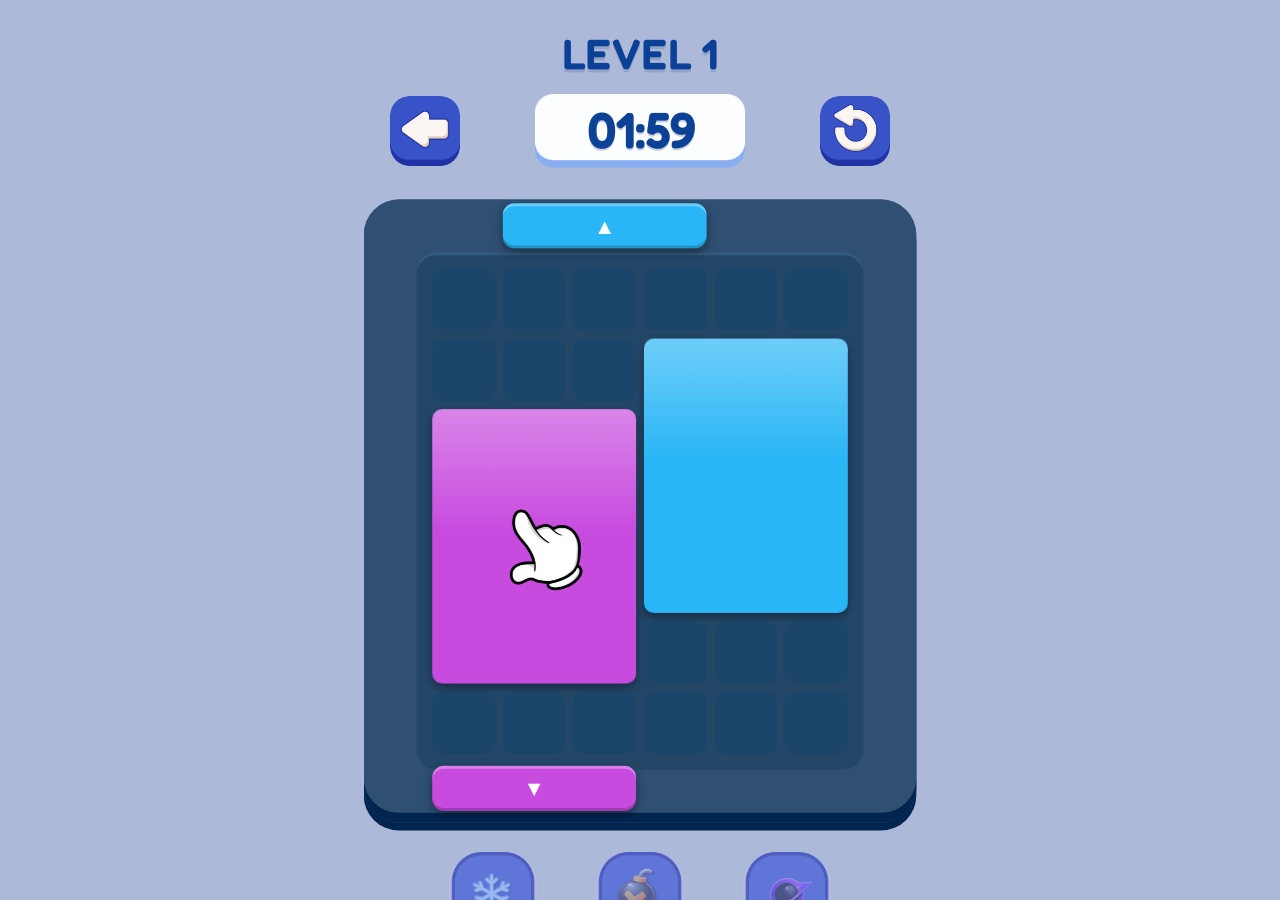
==== commit 537a47a3: "fixed boosters" ====
--- a/index.html
+++ b/index.html
@@ -35,6 +35,23 @@
     <div id="scene">
       <div id="board"></div>
     </div>
+    <div id="boosters-bar" aria-label="Boosters">
+      <button class="booster-btn booster-hud-btn" id="booster-freeze" aria-label="Booster locked level 8">
+        <span class="booster-icon"></span>
+        <span class="booster-lvl">Lv.8</span>
+        <span class="booster-lock" aria-hidden="true"></span>
+      </button>
+      <button class="booster-btn booster-hud-btn" id="booster-dynamite" aria-label="Booster locked level 13">
+        <span class="booster-icon"></span>
+        <span class="booster-lvl">Lv.13</span>
+        <span class="booster-lock" aria-hidden="true"></span>
+      </button>
+      <button class="booster-btn booster-hud-btn" id="booster-blackhole" aria-label="Booster locked level 18">
+        <span class="booster-icon"></span>
+        <span class="booster-lvl">Lv.18</span>
+        <span class="booster-lock" aria-hidden="true"></span>
+      </button>
+    </div>
   </div>
 
   <!-- Soft currency panel -->
@@ -58,24 +75,6 @@
     <span id="level-label">Lvl 1</span>
     <button class="nav-btn" id="next-btn">&#x25B6;&#xFE0E;</button>
     <button class="nav-btn" id="editor-btn" title="Level Builder">✎</button>
-  </div>
-
-  <div id="boosters-bar" aria-label="Boosters">
-    <button class="booster-btn booster-hud-btn" id="booster-freeze" aria-label="Booster locked level 8">
-      <span class="booster-icon"></span>
-      <span class="booster-lvl">Lv.8</span>
-      <span class="booster-lock" aria-hidden="true"></span>
-    </button>
-    <button class="booster-btn booster-hud-btn" id="booster-dynamite" aria-label="Booster locked level 13">
-      <span class="booster-icon"></span>
-      <span class="booster-lvl">Lv.13</span>
-      <span class="booster-lock" aria-hidden="true"></span>
-    </button>
-    <button class="booster-btn booster-hud-btn" id="booster-blackhole" aria-label="Booster locked level 18">
-      <span class="booster-icon"></span>
-      <span class="booster-lvl">Lv.18</span>
-      <span class="booster-lock" aria-hidden="true"></span>
-    </button>
   </div>
 
   <!-- Fade overlay -->
@@ -97,22 +96,11 @@
   <div id="out-time-overlay" style="display:none;" aria-hidden="true">
     <div class="lose-top-bar" aria-label="Resources">
       <div class="lose-resource lose-resource-hearts">
-        <img src="heart.png" class="lose-resource-icon" alt="">
-        <div class="lose-resource-panel">
-          <span id="lose-heart-status">FULL</span>
-        </div>
-        <button class="lose-resource-plus" type="button" aria-label="Add hearts">
-          <img src="ic_plus.png" alt="">
-        </button>
+        <span id="lose-heart-count">0</span>
+        <span id="lose-heart-status">FULL</span>
       </div>
       <div class="lose-resource lose-resource-coins">
-        <img src="coin.png" class="lose-resource-icon" alt="">
-        <div class="lose-resource-panel">
-          <span id="lose-coins-value">0</span>
-        </div>
-        <button class="lose-resource-plus" type="button" aria-label="Add coins">
-          <img src="ic_plus.png" alt="">
-        </button>
+        <span id="lose-coins-value">0</span>
       </div>
     </div>
     <div id="out-time-modal">
@@ -133,6 +121,12 @@
         </div>
       </div>
       <button id="out-time-restart" class="out-time-hidden-action" aria-hidden="true" tabindex="-1">Restart</button>
+    </div>
+    <div class="lose-offer">
+      <img src="UI/LoseScreen/Offer.png" alt="Premium offer">
+      <button id="out-time-purchase" class="lose-offer-purchase" type="button" aria-label="Purchase premium">
+        <img src="UI/LoseScreen/purchase_button.png" alt="">
+      </button>
     </div>
   </div>
   <div id="booster-reward-overlay" style="display:none;" aria-hidden="true">
--- a/css/game.css
+++ b/css/game.css
@@ -1250,9 +1250,10 @@
 
 /* ── boosters ────────────────────────────────────────────────────────── */
 #boosters-bar {
-    position: fixed;
+    position: absolute;
     left: 50%;
-    bottom: max(18px, env(safe-area-inset-bottom));
+    top: calc(100% + 30px);
+    bottom: auto;
     transform: translateX(-50%);
     z-index: 10001;
     display: flex;
@@ -1904,8 +1905,8 @@
 }
 
 #boosters-bar {
-    bottom: max(22px, env(safe-area-inset-bottom));
-    gap: 16px;
+    top: calc(100% + 30px);
+    gap: 60px;
 }
 
 .booster-hud-btn {
@@ -2086,7 +2087,7 @@
     }
 
     #boosters-bar {
-        gap: 12px;
+        gap: 35px;
     }
 
     .booster-hud-btn {
@@ -2282,20 +2283,63 @@
 #out-time-overlay {
     align-items: center;
     justify-content: center;
-    gap: 0;
+    gap: clamp(10px, 2vh, 16px);
     padding: max(18px, env(safe-area-inset-top)) 12px max(18px, env(safe-area-inset-bottom));
     background: rgba(90, 97, 140, 0.94);
     border: 0;
 }
 
 .lose-top-bar {
-    display: none;
+    position: absolute;
+    top: max(28px, env(safe-area-inset-top));
+    left: 50%;
+    transform: translateX(-50%);
+    width: min(94vw, 520px);
+    display: flex;
+    justify-content: center;
+    gap: clamp(26px, 7vw, 54px);
+    z-index: 4;
 }
 
 .lose-resource {
     position: relative;
     display: flex;
     align-items: center;
+    width: min(31.5vw, 171px);
+    aspect-ratio: 244 / 96;
+    background-position: center;
+    background-size: 100% 100%;
+    background-repeat: no-repeat;
+    padding: 0 clamp(20px, 3.8vw, 30px) 0 clamp(62px, 11.2vw, 70px);
+}
+
+.lose-resource-hearts {
+    background-image: url('../UI/LoseScreen/heart.png');
+}
+
+.lose-resource-coins {
+    background-image: url('../UI/LoseScreen/coins.png');
+}
+
+#lose-heart-count {
+    position: absolute;
+    left: clamp(29px, 5.2vw, 36px);
+    top: 50%;
+    transform: translate(-50%, -50%);
+    min-width: 1ch;
+    text-align: center;
+    color: #ffffff;
+    font-family: 'Open Sans', sans-serif;
+    font-weight: 800;
+    font-size: clamp(22px, 4.42vw, 34px);
+    line-height: 1;
+    pointer-events: none;
+    text-shadow:
+        -1px -1px 0 #b50000,
+        1px -1px 0 #b50000,
+        -1px 1px 0 #b50000,
+        1px 1px 0 #b50000,
+        0 2px 0 rgba(120, 0, 0, 0.45);
 }
 
 .lose-resource-icon {
@@ -2320,16 +2364,21 @@
 
 #lose-heart-status,
 #lose-coins-value {
+    display: block;
+    width: 100%;
+    text-align: center;
     color: #0f3b8e;
-    font-family: Fedoka, 'Arial Black', Impact, sans-serif;
-    font-size: clamp(24px, 5.2vw, 46px);
+    font-family: 'Open Sans', sans-serif;
+    font-weight: 800;
+    font-size: clamp(18px, 3.9vw, 31px);
     line-height: 1;
     letter-spacing: 0.01em;
     white-space: nowrap;
+    text-shadow: 0 1px 0 rgba(255, 255, 255, 0.45);
 }
 
 #lose-heart-status.not-full {
-    font-size: clamp(16px, 3.8vw, 24px);
+    font-size: clamp(15px, 3.1vw, 24px);
 }
 
 .lose-resource-plus {
@@ -2352,6 +2401,7 @@
 
 #out-time-modal {
     width: min(88vw, 470px);
+    margin-top: clamp(84px, 13vh, 112px);
     border-radius: 28px;
     border: 2px solid #d9deea;
     background: #eceef4;
@@ -2359,11 +2409,44 @@
         inset 0 -4px 0 #7fa8e6,
         0 18px 30px rgba(8, 14, 41, 0.34);
     padding: clamp(18px, 5vw, 24px) clamp(16px, 4vw, 18px) clamp(22px, 5vw, 26px);
+    scale: 0.9;
+    transform-origin: center top;
 }
 
 #out-time-modal,
 #out-time-modal * {
     font-family: 'Open Sans', sans-serif !important;
+}
+
+.lose-offer {
+    width: min(79.2vw, 423px);
+    margin-top: -26px;
+    position: relative;
+    max-width: 100%;
+}
+
+.lose-offer img {
+    width: 100%;
+    height: auto;
+    display: block;
+}
+
+.lose-offer-purchase {
+    border: 0;
+    background: transparent;
+    padding: 0;
+    margin: clamp(-52px, -7vh, -40px) auto 0;
+    width: min(52.2vw, 248px);
+    display: block;
+    position: relative;
+    z-index: 2;
+    cursor: pointer;
+}
+
+.lose-offer-purchase img {
+    width: 100%;
+    height: auto;
+    display: block;
 }
 
 .out-time-close {
@@ -2442,6 +2525,21 @@
     cursor: pointer;
 }
 
+.out-time-action-btn.is-disabled,
+.out-time-action-btn:disabled {
+    cursor: default;
+}
+
+.out-time-action-btn.is-disabled img,
+.out-time-action-btn:disabled img {
+    filter: grayscale(0.15) brightness(0.78);
+}
+
+.out-time-action-btn.is-disabled #out-time-coin-cost,
+.out-time-action-btn:disabled #out-time-coin-cost {
+    opacity: 0.78;
+}
+
 .out-time-action-btn img {
     width: 100%;
     height: auto;
@@ -2449,7 +2547,7 @@
 }
 
 #out-time-soft img {
-    transform: translateX(6px);
+    transform: translateX(-2px);
 }
 
 #out-time-coin-cost {
@@ -2513,6 +2611,15 @@
         width: calc(100vw - 16px);
     }
 
+    .lose-offer {
+        width: calc((100vw - 16px) * 0.9);
+    }
+
+    .lose-offer-purchase {
+        width: min(55.8vw, 225px);
+        margin-top: clamp(-48px, -8vh, -34px);
+    }
+
     .out-time-close {
         right: 6px;
         top: 6px;
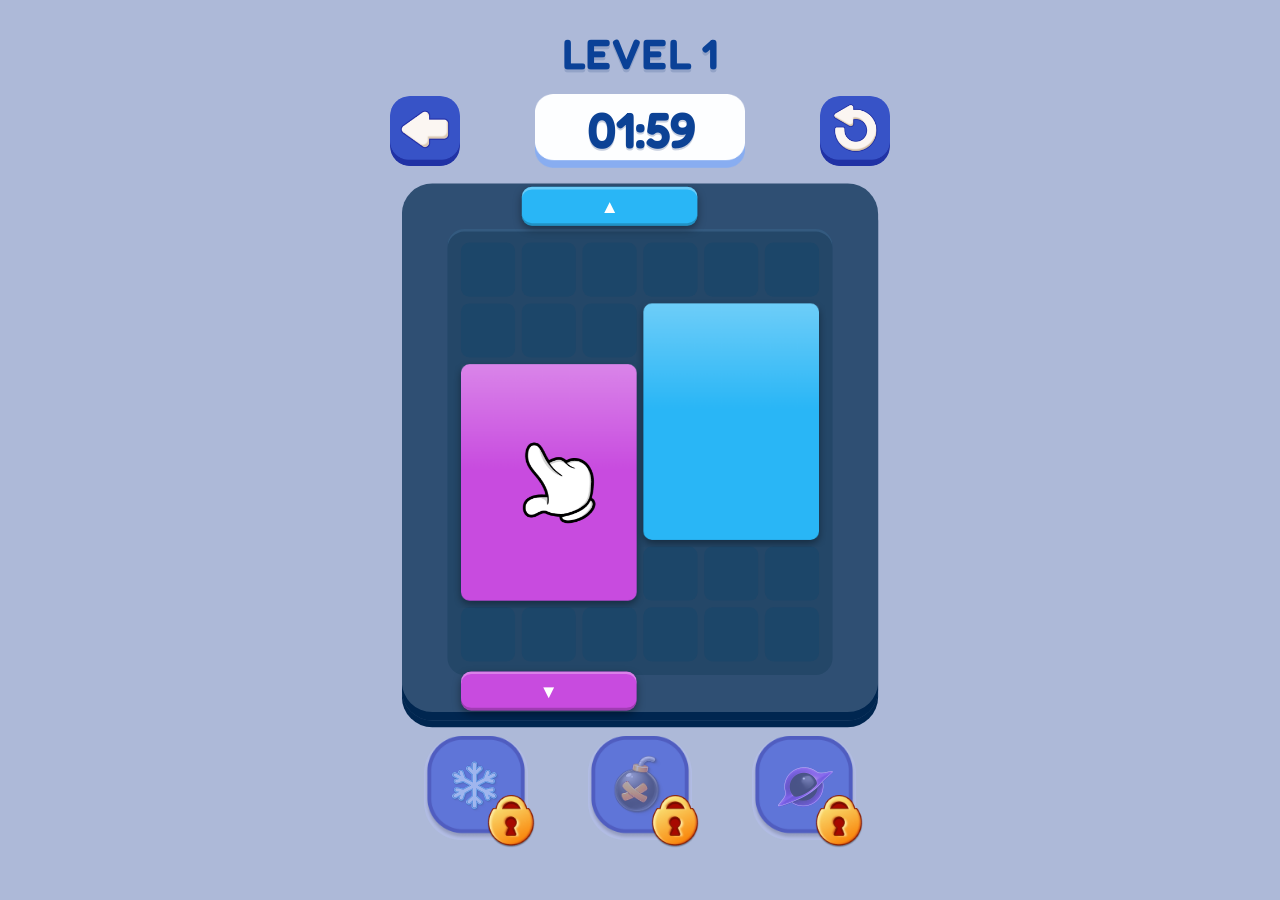
==== commit fb5feece: "fixed boosters" ====
--- a/index.html
+++ b/index.html
@@ -35,23 +35,23 @@
     <div id="scene">
       <div id="board"></div>
     </div>
-    <div id="boosters-bar" aria-label="Boosters">
-      <button class="booster-btn booster-hud-btn" id="booster-freeze" aria-label="Booster locked level 8">
-        <span class="booster-icon"></span>
-        <span class="booster-lvl">Lv.8</span>
-        <span class="booster-lock" aria-hidden="true"></span>
-      </button>
-      <button class="booster-btn booster-hud-btn" id="booster-dynamite" aria-label="Booster locked level 13">
-        <span class="booster-icon"></span>
-        <span class="booster-lvl">Lv.13</span>
-        <span class="booster-lock" aria-hidden="true"></span>
-      </button>
-      <button class="booster-btn booster-hud-btn" id="booster-blackhole" aria-label="Booster locked level 18">
-        <span class="booster-icon"></span>
-        <span class="booster-lvl">Lv.18</span>
-        <span class="booster-lock" aria-hidden="true"></span>
-      </button>
-    </div>
+  </div>
+  <div id="boosters-bar" aria-label="Boosters">
+    <button class="booster-btn booster-hud-btn" id="booster-freeze" aria-label="Booster locked level 8">
+      <span class="booster-icon"></span>
+      <span class="booster-lvl">Lv.8</span>
+      <span class="booster-lock" aria-hidden="true"></span>
+    </button>
+    <button class="booster-btn booster-hud-btn" id="booster-dynamite" aria-label="Booster locked level 13">
+      <span class="booster-icon"></span>
+      <span class="booster-lvl">Lv.13</span>
+      <span class="booster-lock" aria-hidden="true"></span>
+    </button>
+    <button class="booster-btn booster-hud-btn" id="booster-blackhole" aria-label="Booster locked level 18">
+      <span class="booster-icon"></span>
+      <span class="booster-lvl">Lv.18</span>
+      <span class="booster-lock" aria-hidden="true"></span>
+    </button>
   </div>
 
   <!-- Soft currency panel -->
--- a/css/game.css
+++ b/css/game.css
@@ -1250,10 +1250,10 @@
 
 /* ── boosters ────────────────────────────────────────────────────────── */
 #boosters-bar {
-    position: absolute;
+    position: fixed;
     left: 50%;
-    top: calc(100% + 30px);
-    bottom: auto;
+    top: auto;
+    bottom: 60px;
     transform: translateX(-50%);
     z-index: 10001;
     display: flex;
@@ -1905,14 +1905,15 @@
 }
 
 #boosters-bar {
-    top: calc(100% + 30px);
+    top: auto;
+    bottom: 60px;
     gap: 60px;
 }
 
 .booster-hud-btn {
     position: relative;
-    width: clamp(68px, 12.8vw, 90px);
-    height: clamp(68px, 12.8vw, 90px);
+    width: clamp(78px, 14.7vw, 104px);
+    height: clamp(78px, 14.7vw, 104px);
     border: 0;
     border-radius: clamp(18px, 3.6vw, 24px);
     background: center/100% 100% no-repeat url('../UI/GameScreen/booster_background.png');
@@ -1977,16 +1978,16 @@
 
 .booster-hud-btn .booster-lvl {
     position: absolute;
-    right: -4px;
-    bottom: -4px;
-    width: 26px;
-    height: 26px;
+    right: -5px;
+    bottom: -5px;
+    width: 30px;
+    height: 30px;
     border: 0;
     background: center/100% 100% no-repeat url('../UI/GameScreen/number.png');
     color: #fff;
     font-family: Fedoka, 'Arial Black', Impact, sans-serif;
-    font-size: 15px;
-    line-height: 26px;
+    font-size: 17px;
+    line-height: 30px;
     text-align: center;
     padding: 0;
     box-shadow: none;
@@ -2000,10 +2001,10 @@
 .booster-hud-btn .booster-lock {
     position: absolute;
     z-index: 3;
-    right: -6px;
-    bottom: -7px;
-    width: clamp(34px, 6.2vw, 42px);
-    height: clamp(37px, 6.8vw, 46px);
+    right: -7px;
+    bottom: -8px;
+    width: clamp(39px, 7.13vw, 48px);
+    height: clamp(43px, 7.82vw, 53px);
     display: none;
     background: center/100% 100% no-repeat url('../UI/GameScreen/lock.png');
 }
@@ -2041,17 +2042,17 @@
 }
 
 .booster-hud-btn.unlocked .booster-lvl {
-    width: 26px;
-    height: 26px;
-    right: -4px;
-    bottom: -4px;
+    width: 30px;
+    height: 30px;
+    right: -5px;
+    bottom: -5px;
     border-radius: 0;
     background: center/100% 100% no-repeat url('../UI/GameScreen/number.png');
     color: #fff;
-    line-height: 26px;
+    line-height: 30px;
     padding: 0;
     box-shadow: none;
-    font-size: 16px;
+    font-size: 18px;
 }
 
 @media (max-width: 680px) {
@@ -2091,8 +2092,8 @@
     }
 
     .booster-hud-btn {
-        width: 72px;
-        height: 72px;
+        width: 83px;
+        height: 83px;
     }
 }
 
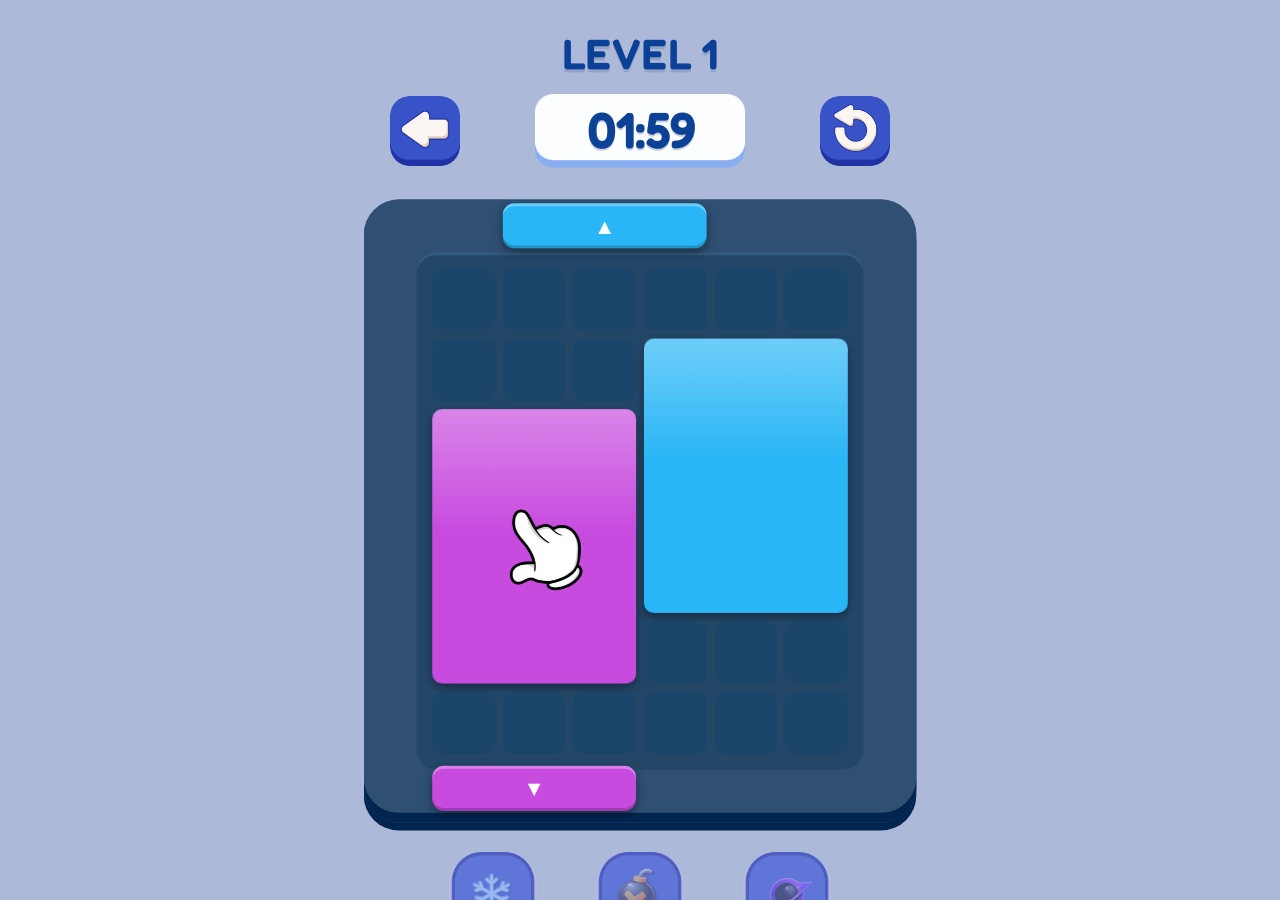
==== commit 3e7ba01d: "optimization" ====
--- a/index.html
+++ b/index.html
@@ -35,35 +35,35 @@
     <div id="scene">
       <div id="board"></div>
     </div>
-  </div>
-  <div id="boosters-bar" aria-label="Boosters">
-    <button class="booster-btn booster-hud-btn" id="booster-freeze" aria-label="Booster locked level 8">
-      <span class="booster-icon"></span>
-      <span class="booster-lvl">Lv.8</span>
-      <span class="booster-lock" aria-hidden="true"></span>
-    </button>
-    <button class="booster-btn booster-hud-btn" id="booster-dynamite" aria-label="Booster locked level 13">
-      <span class="booster-icon"></span>
-      <span class="booster-lvl">Lv.13</span>
-      <span class="booster-lock" aria-hidden="true"></span>
-    </button>
-    <button class="booster-btn booster-hud-btn" id="booster-blackhole" aria-label="Booster locked level 18">
-      <span class="booster-icon"></span>
-      <span class="booster-lvl">Lv.18</span>
-      <span class="booster-lock" aria-hidden="true"></span>
-    </button>
+    <div id="boosters-bar" aria-label="Boosters">
+      <button class="booster-btn booster-hud-btn" id="booster-freeze" aria-label="Booster locked level 8">
+        <span class="booster-icon"></span>
+        <span class="booster-lvl">Lv.8</span>
+        <span class="booster-lock" aria-hidden="true"></span>
+      </button>
+      <button class="booster-btn booster-hud-btn" id="booster-dynamite" aria-label="Booster locked level 13">
+        <span class="booster-icon"></span>
+        <span class="booster-lvl">Lv.13</span>
+        <span class="booster-lock" aria-hidden="true"></span>
+      </button>
+      <button class="booster-btn booster-hud-btn" id="booster-blackhole" aria-label="Booster locked level 18">
+        <span class="booster-icon"></span>
+        <span class="booster-lvl">Lv.18</span>
+        <span class="booster-lock" aria-hidden="true"></span>
+      </button>
+    </div>
   </div>
 
   <!-- Soft currency panel -->
   <div id="soft-currency">
-    <img src="coin.png" class="sc-coin" alt="">
+    <img data-src="coin.png" class="sc-coin" alt="" decoding="async">
     <div class="sc-panel">
       <span id="sc-value">50</span>
     </div>
   </div>
 
   <div id="hearts">
-    <img src="heart.png" class="heart-heart" alt="">
+    <img data-src="heart.png" class="heart-heart" alt="" decoding="async">
     <div class="heart-panel">
       <span id="heart-value">50</span>
     </div>
@@ -108,14 +108,14 @@
       <div class="out-time-title">OUT OF TIME!</div>
       <div class="out-time-subtitle"><span>Revive</span> to keep playing</div>
       <div class="out-time-card">
-        <img src="UI/LoseScreen/timer.png" class="out-time-clock-image" alt="+60 seconds">
+        <img data-src="UI/LoseScreen/timer.png" class="out-time-clock-image" alt="+60 seconds" decoding="async">
         <div class="out-time-actions">
           <button id="out-time-soft" class="out-time-action-btn" aria-label="Revive for coins">
-            <img src="UI/LoseScreen/coins_button.png" alt="">
+            <img data-src="UI/LoseScreen/coins_button.png" alt="" decoding="async">
             <span id="out-time-coin-cost">0</span>
           </button>
           <button id="out-time-reward" class="out-time-action-btn" aria-label="Revive free by ad">
-            <img src="UI/LoseScreen/ads_button.png" alt="">
+            <img data-src="UI/LoseScreen/ads_button.png" alt="" decoding="async">
             <span id="out-time-reward-label">FREE</span>
           </button>
         </div>
@@ -123,9 +123,9 @@
       <button id="out-time-restart" class="out-time-hidden-action" aria-hidden="true" tabindex="-1">Restart</button>
     </div>
     <div class="lose-offer">
-      <img src="UI/LoseScreen/Offer.png" alt="Premium offer">
+      <img data-src="UI/LoseScreen/Offer.png" alt="Premium offer" decoding="async">
       <button id="out-time-purchase" class="lose-offer-purchase" type="button" aria-label="Purchase premium">
-        <img src="UI/LoseScreen/purchase_button.png" alt="">
+        <img data-src="UI/LoseScreen/purchase_button.png" alt="" decoding="async">
       </button>
     </div>
   </div>
@@ -144,11 +144,11 @@
     <div id="quit-modal">
       <div class="quit-title">QUIT LEVEL?</div>
       <div class="quit-panel">
-        <img src="heart_broken.png" class="" width="60%" height="auto">
+        <img data-src="heart_broken.png" class="" width="60%" height="auto" decoding="async">
         <div class="quit-warning">You will lose a life!</div>
       </div>
         <button id="quit-quit" class="quit-quit">QUIT</button>
-      <button id="quit-close" class="quit-close"><img src="btn_close.png" width="56px" height="56px"/></button>
+      <button id="quit-close" class="quit-close"><img data-src="btn_close.png" width="56px" height="56px" decoding="async"/></button>
     </div>
   </div>
 
--- a/css/game.css
+++ b/css/game.css
@@ -353,6 +353,7 @@
 .figure.dragging {
     cursor: grabbing;
     z-index: 20;
+    will-change: left, top, transform;
     transform: scale(1.07) translateY(-6px);
     transition: left 0.07s ease-out, top 0.07s ease-out,
         transform 0.12s ease-out, filter 0.12s ease-out;
@@ -426,6 +427,7 @@
     position: absolute;
     z-index: 5;
     pointer-events: none;
+    will-change: left, top;
     transition: left 0.05s ease-out, top 0.05s ease-out;
 }
 
@@ -1250,10 +1252,10 @@
 
 /* ── boosters ────────────────────────────────────────────────────────── */
 #boosters-bar {
-    position: fixed;
+    position: absolute;
     left: 50%;
-    top: auto;
-    bottom: 60px;
+    top: calc(100% + 30px);
+    bottom: auto;
     transform: translateX(-50%);
     z-index: 10001;
     display: flex;
@@ -1905,15 +1907,14 @@
 }
 
 #boosters-bar {
-    top: auto;
-    bottom: 60px;
+    top: calc(100% + 30px);
     gap: 60px;
 }
 
 .booster-hud-btn {
     position: relative;
-    width: clamp(78px, 14.7vw, 104px);
-    height: clamp(78px, 14.7vw, 104px);
+    width: clamp(68px, 12.8vw, 90px);
+    height: clamp(68px, 12.8vw, 90px);
     border: 0;
     border-radius: clamp(18px, 3.6vw, 24px);
     background: center/100% 100% no-repeat url('../UI/GameScreen/booster_background.png');
@@ -1978,16 +1979,16 @@
 
 .booster-hud-btn .booster-lvl {
     position: absolute;
-    right: -5px;
-    bottom: -5px;
-    width: 30px;
-    height: 30px;
+    right: -4px;
+    bottom: -4px;
+    width: 26px;
+    height: 26px;
     border: 0;
     background: center/100% 100% no-repeat url('../UI/GameScreen/number.png');
     color: #fff;
     font-family: Fedoka, 'Arial Black', Impact, sans-serif;
-    font-size: 17px;
-    line-height: 30px;
+    font-size: 15px;
+    line-height: 26px;
     text-align: center;
     padding: 0;
     box-shadow: none;
@@ -2001,10 +2002,10 @@
 .booster-hud-btn .booster-lock {
     position: absolute;
     z-index: 3;
-    right: -7px;
-    bottom: -8px;
-    width: clamp(39px, 7.13vw, 48px);
-    height: clamp(43px, 7.82vw, 53px);
+    right: -6px;
+    bottom: -7px;
+    width: clamp(34px, 6.2vw, 42px);
+    height: clamp(37px, 6.8vw, 46px);
     display: none;
     background: center/100% 100% no-repeat url('../UI/GameScreen/lock.png');
 }
@@ -2042,17 +2043,17 @@
 }
 
 .booster-hud-btn.unlocked .booster-lvl {
-    width: 30px;
-    height: 30px;
-    right: -5px;
-    bottom: -5px;
+    width: 26px;
+    height: 26px;
+    right: -4px;
+    bottom: -4px;
     border-radius: 0;
     background: center/100% 100% no-repeat url('../UI/GameScreen/number.png');
     color: #fff;
-    line-height: 30px;
+    line-height: 26px;
     padding: 0;
     box-shadow: none;
-    font-size: 18px;
+    font-size: 16px;
 }
 
 @media (max-width: 680px) {
@@ -2092,8 +2093,8 @@
     }
 
     .booster-hud-btn {
-        width: 83px;
-        height: 83px;
+        width: 72px;
+        height: 72px;
     }
 }
 
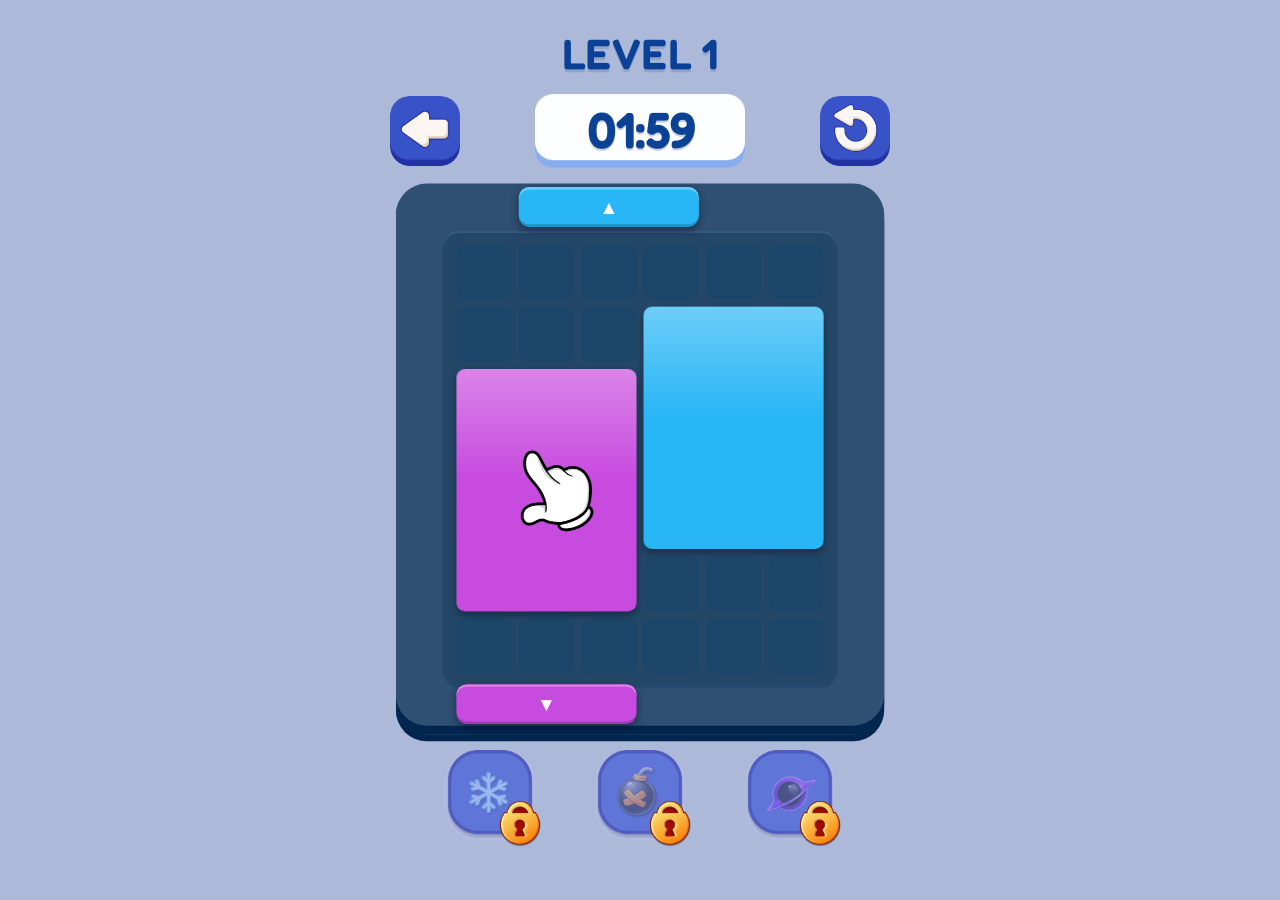
==== commit 92c8440e: "fixed boosters" ====
--- a/index.html
+++ b/index.html
@@ -35,23 +35,23 @@
     <div id="scene">
       <div id="board"></div>
     </div>
-    <div id="boosters-bar" aria-label="Boosters">
-      <button class="booster-btn booster-hud-btn" id="booster-freeze" aria-label="Booster locked level 8">
-        <span class="booster-icon"></span>
-        <span class="booster-lvl">Lv.8</span>
-        <span class="booster-lock" aria-hidden="true"></span>
-      </button>
-      <button class="booster-btn booster-hud-btn" id="booster-dynamite" aria-label="Booster locked level 13">
-        <span class="booster-icon"></span>
-        <span class="booster-lvl">Lv.13</span>
-        <span class="booster-lock" aria-hidden="true"></span>
-      </button>
-      <button class="booster-btn booster-hud-btn" id="booster-blackhole" aria-label="Booster locked level 18">
-        <span class="booster-icon"></span>
-        <span class="booster-lvl">Lv.18</span>
-        <span class="booster-lock" aria-hidden="true"></span>
-      </button>
-    </div>
+  </div>
+  <div id="boosters-bar" aria-label="Boosters">
+    <button class="booster-btn booster-hud-btn" id="booster-freeze" aria-label="Booster locked level 8">
+      <span class="booster-icon"></span>
+      <span class="booster-lvl">Lv.8</span>
+      <span class="booster-lock" aria-hidden="true"></span>
+    </button>
+    <button class="booster-btn booster-hud-btn" id="booster-dynamite" aria-label="Booster locked level 13">
+      <span class="booster-icon"></span>
+      <span class="booster-lvl">Lv.13</span>
+      <span class="booster-lock" aria-hidden="true"></span>
+    </button>
+    <button class="booster-btn booster-hud-btn" id="booster-blackhole" aria-label="Booster locked level 18">
+      <span class="booster-icon"></span>
+      <span class="booster-lvl">Lv.18</span>
+      <span class="booster-lock" aria-hidden="true"></span>
+    </button>
   </div>
 
   <!-- Soft currency panel -->
--- a/css/game.css
+++ b/css/game.css
@@ -1252,10 +1252,10 @@
 
 /* ── boosters ────────────────────────────────────────────────────────── */
 #boosters-bar {
-    position: absolute;
+    position: fixed;
     left: 50%;
-    top: calc(100% + 30px);
-    bottom: auto;
+    top: auto;
+    bottom: 60px;
     transform: translateX(-50%);
     z-index: 10001;
     display: flex;
@@ -1907,7 +1907,6 @@
 }
 
 #boosters-bar {
-    top: calc(100% + 30px);
     gap: 60px;
 }
 
